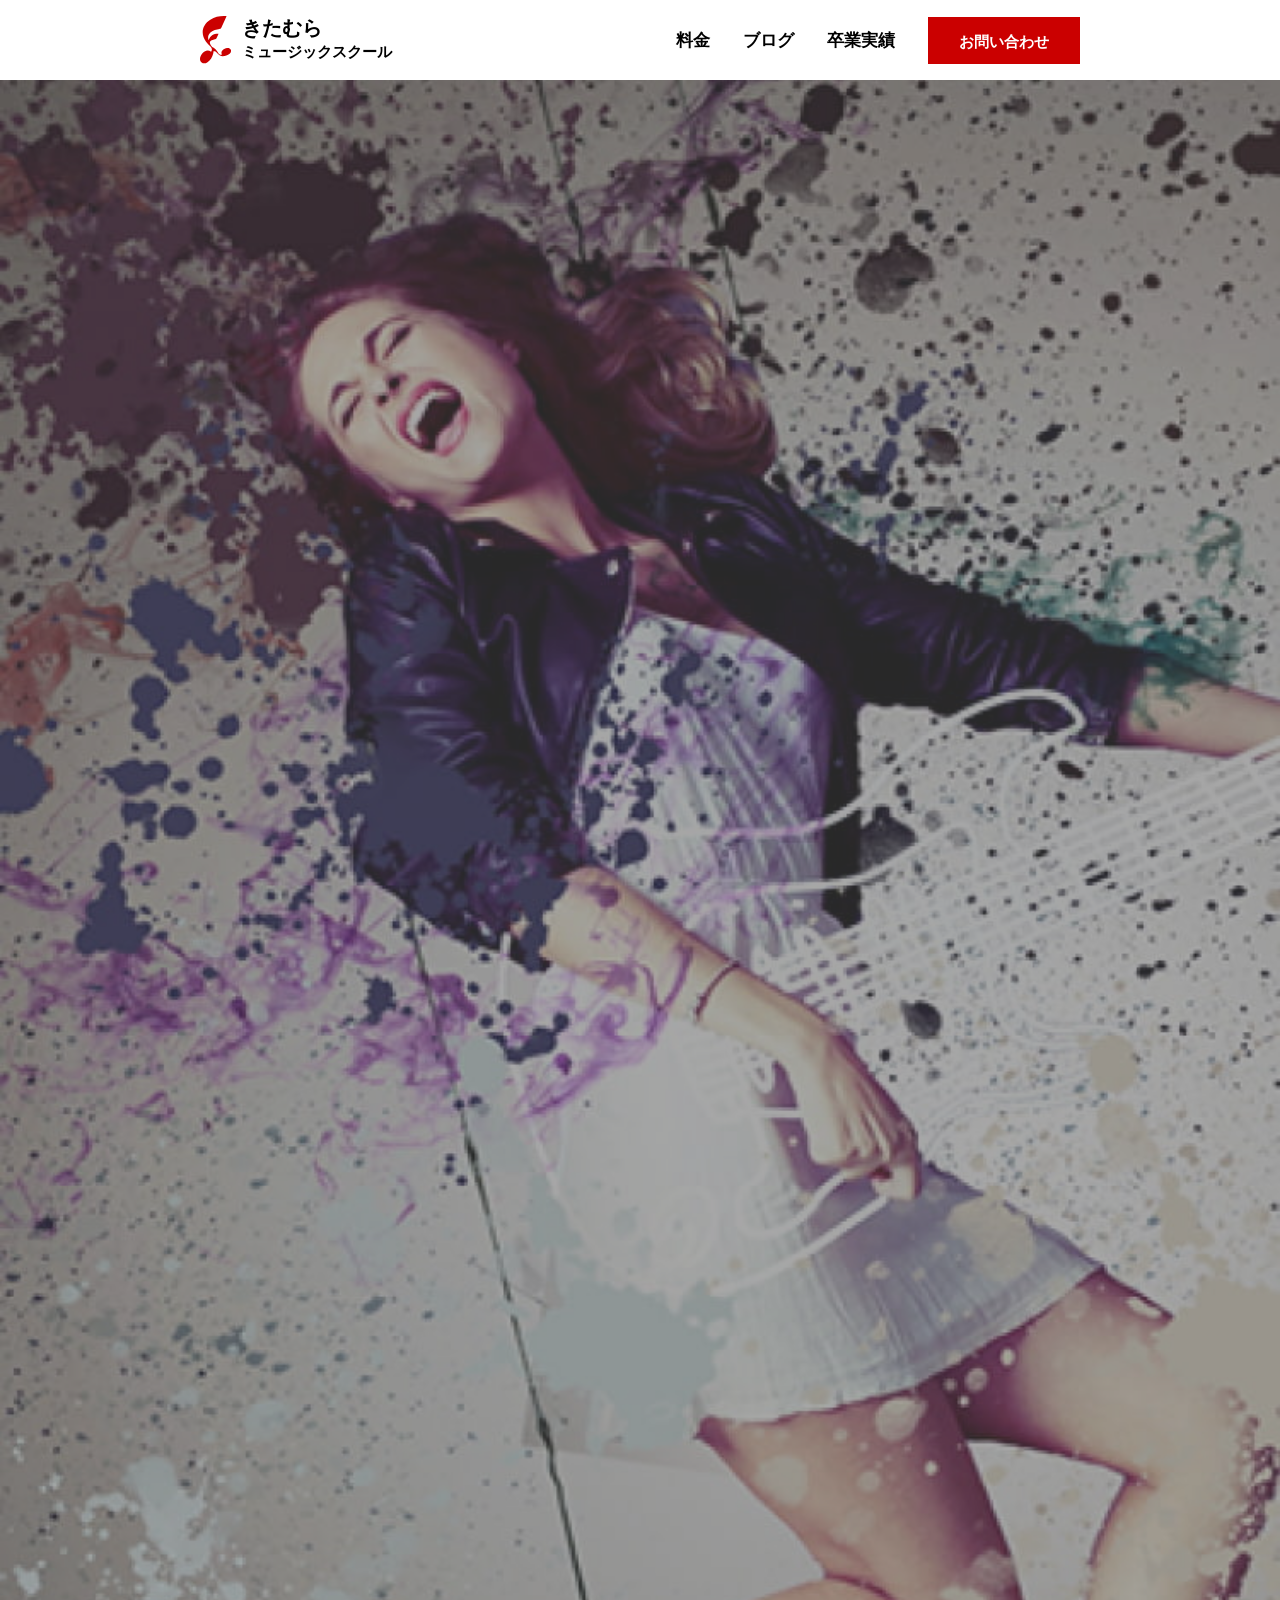
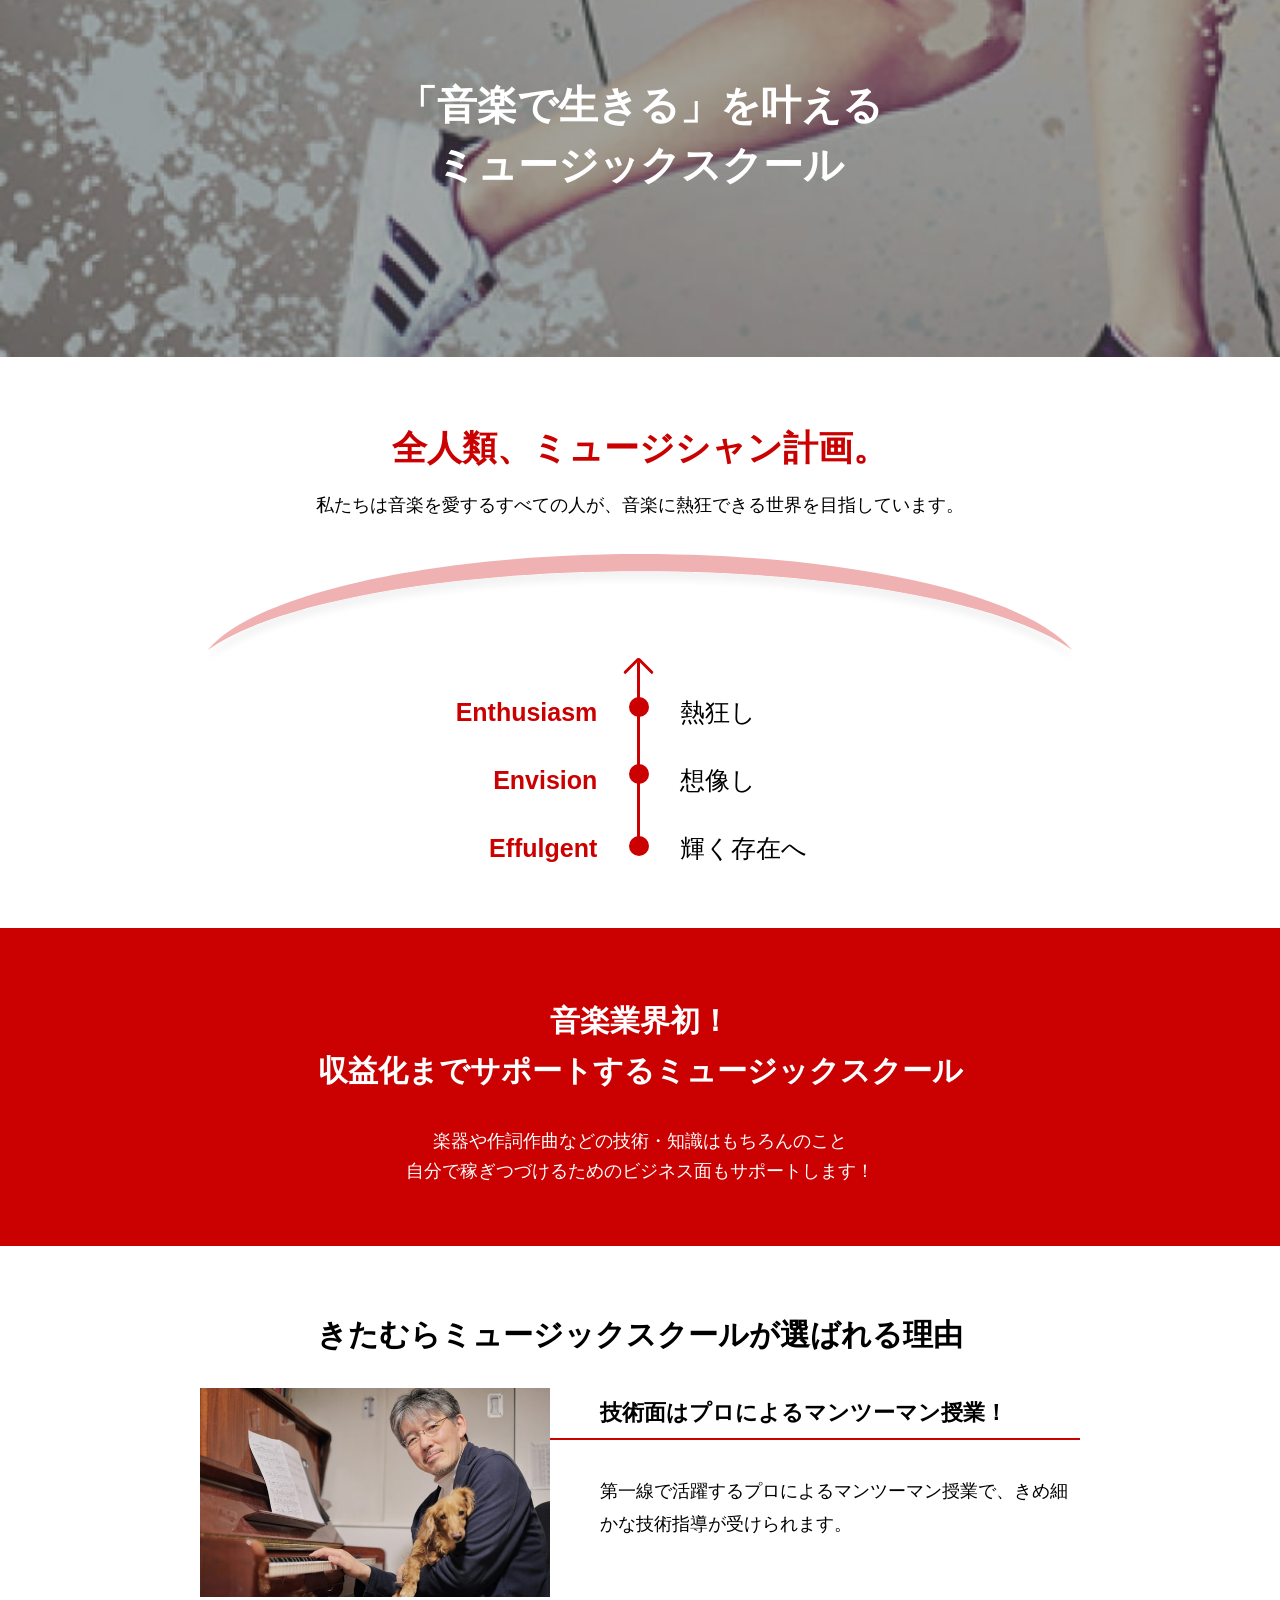
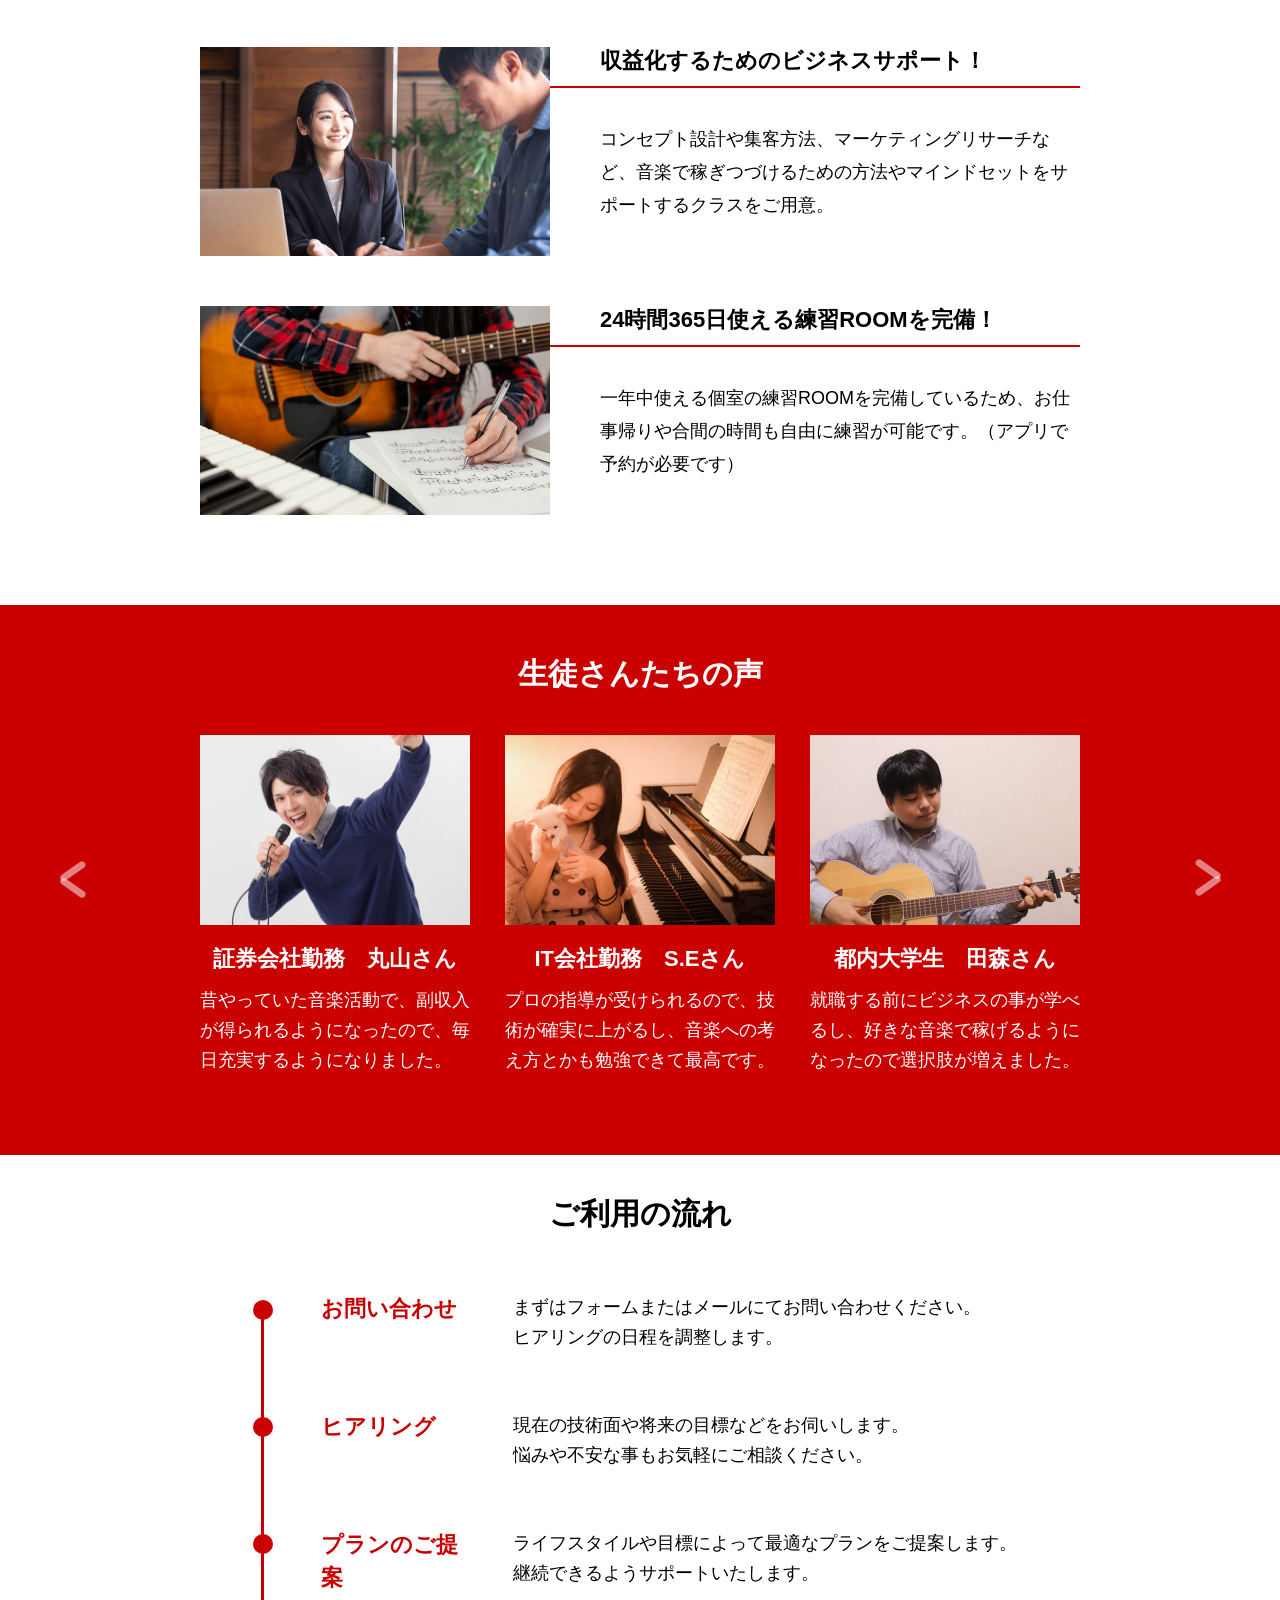
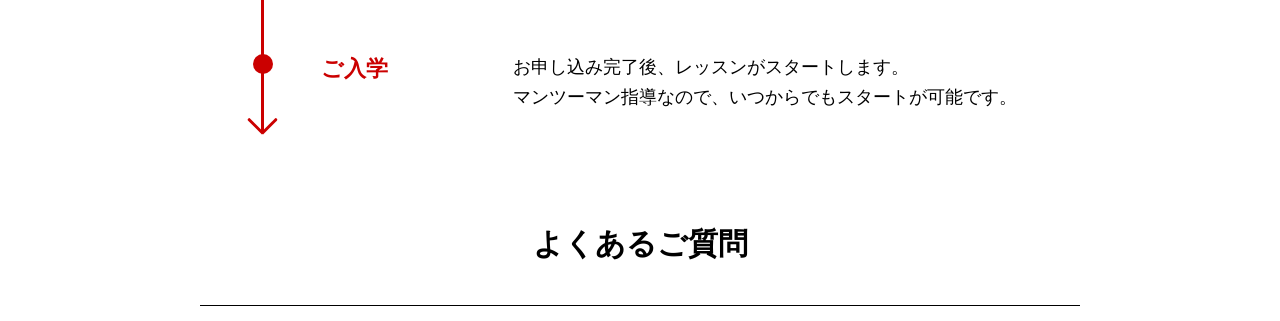
==== index.html @ 48f70e9e "ブログ一覧へのリンクのパスを修正" ====
<!DOCTYPE html>
<html lang="ja">

<head>
  <meta charset="UTF-8">
  <meta name="viewport" content="width=device-width, initial-scale=1.0">
  <meta name="robots" content="noindex nofollow">
  <title>きたむらミュージックスクール</title>
  <link rel="shortcut icon" href="./img/common/favicon.ico" type="image/x-icon">
  <link rel="stylesheet" href="https://cdn.jsdelivr.net/npm/swiper@11/swiper-bundle.min.css" />
  <link rel="stylesheet" href="./css/style.css">
</head>

<body>
  <div id="l-container">
    <header>
      <div class="l-header">
        <div class="l-header__inner">
          <!-- logo -->
          <div class="c-header__logo">
            <a href="#">
              <div class="c-header__logo-image">
                <img src="./img/common/icon.svg" alt="きたむらミュージックスクール">
              </div>
              <h1 class="c-site-title">
                <span class="c-site-title__main">きたむら</span>
                <span class="c-site-title__sub">ミュージックスクール</span>
              </h1>
            </a>
          </div>
          <!-- ハンバーガーボタン -->
          <div id="js-hamburger" class="c-hamburger u-sp-only">
            <div class="c-hamburger__inner">
              <span></span>
              <span></span>
              <span></span>
            </div>
          </div>
          <!-- メニュー -->
          <nav class="c-nav c-nav--header">
            <ul class="c-nav__list">
              <li class="c-nav__item c-nav__item--line">
                <a href="./html/plan.html">料金</a>
              </li>
              <li class="c-nav__item c-nav__item--line">
                <a href="./html/blog_list.html">ブログ</a>
              </li>
              <li class="c-nav__item c-nav__item--line">
                <a href="./html/result_list.html">卒業実績</a>
              </li>
              <li class="c-nav__item c-nav__item--contact u-pc-only">
                <a href="./html/contact_form.html">お問い合わせ</a>
              </li>
            </ul>
          </nav>
        </div>
      </div>
    </header>

    <main>
      <div class="l-main">
        <div class="p-top-fv">
          <div class="p-top-fv__image">
            <picture>
              <source media="(min-width: 768px)" srcset="./img/top/FV-pc.jpg">
              <img src="./img/top/FV-sp.jpg" alt="「音楽で生きる」を叶えるミュージックスクール">
            </picture>
          </div>
          <div class="p-top-fv__textarea">
            <div class="p-top-fv__catch">
              <h2>「音楽で生きる」<br class="u-sp-only">を叶える<span>ミュージックスクール</span></h2>
            </div>
          </div>
        </div>

        <section class="p-top-concept">
          <div class="inner">
            <div class="c-section-title c-section-title--red">
              <h3>全人類、<br class="u-sp-only">ミュージシャン計画。</h3>
            </div>
            <div class="p-top-concept__text">
              <p>私たちは音楽を愛するすべての人が、音楽に熱狂できる世界を目指しています。</p>
            </div>
            <div class="p-top-concept__image">
              <picture>
                <source media="(min-width: 768px)" srcset="./img/top/semicircle-pc.svg">
                <img src="./img/top/semicircle-sp.svg" alt="全人類、ミュージシャン計画。">
              </picture>
            </div>
            <div class="p-top-concept__contents">
              <div class="p-top-concept__contents-item">
                <p>Enthusiasm</p>
                <p>Envision</p>
                <p>Effulgent</p>
              </div>
              <div class="p-top-concept__line">
                <span class="p-top-concept__arrow"></span>
                <span class="p-top-concept__arrow"></span>
                <span class="p-top-concept__ball"></span>
                <span class="p-top-concept__ball"></span>
                <span class="p-top-concept__ball"></span>
              </div>
              <div class="p-top-concept__contents-item">
                <p>熱狂し</p>
                <p>想像し</p>
                <p>輝く存在へ</p>
              </div>
            </div>
          </div>
        </section>

        <section class="p-top-about">
          <div class="inner">
            <div class="c-section-title c-section-title--white">
              <h2>音楽業界初！<br>収益化までサポートする<br class="u-sp-only">ミュージックスクール</h2>
            </div>
            <div class="p-top-about__text">
              <p>楽器や作詞作曲などの<br class="u-sp-only">技術・知識はもちろんのこと<br>自分で稼ぎつづけるための<br class="u-sp-only">ビジネス面もサポートします！</p>
            </div>
          </div>
        </section>

        <section class="p-top-feature">
          <div class="inner">
            <div class="c-section-title">
              <h2>きたむらミュージック<br class="u-sp-only">スクールが選ばれる理由</h2>
            </div>
            <div class="p-top-feature__cards">
              <div class="p-top-feature__card">
                <div class="p-top-feature__card-image">
                  <picture>
                    <source media="(min-width: 768px)" srcset="./img/top/reason01-pc.jpg">
                    <img src="./img/top/reason01-sp.jpg" alt="技術面はプロによるマンツーマン授業！">
                  </picture>
                </div>
                <div class="p-top-feature__card-body">
                  <div class="p-top-feature__card-title">
                    <h3>技術面はプロによるマンツーマン授業！</h3>
                  </div>
                  <div class="p-top-feature__card-text">
                    <p>第一線で活躍するプロによるマンツーマン授業で、きめ細かな技術指導が受けられます。</p>
                  </div>
                </div>
              </div>

              <div class="p-top-feature__card">
                <div class="p-top-feature__card-image">
                  <picture>
                    <source media="(min-width: 768px)" srcset="./img/top/reason02-pc.jpg">
                    <img src="./img/top/reason02-sp.jpg" alt="収益化するためのビジネスサポート！">
                  </picture>
                </div>
                <div class="p-top-feature__card-body">
                  <div class="p-top-feature__card-title">
                    <h3>収益化するためのビジネスサポート！</h3>
                  </div>
                  <div class="p-top-feature__card-text">
                    <p>コンセプト設計や集客方法、マーケティングリサーチなど、音楽で稼ぎつづけるための方法やマインドセットをサポートするクラスをご用意。</p>
                  </div>
                </div>
              </div>

              <div class="p-top-feature__card">
                <div class="p-top-feature__card-image">
                  <picture>
                    <source media="(min-width: 768px)" srcset="./img/top/reason03-pc.jpg">
                    <img src="./img/top/reason03-sp.jpg" alt="24時間365日使える練習ROOMを完備！">
                  </picture>
                </div>
                <div class="p-top-feature__card-body">
                  <div class="p-top-feature__card-title">
                    <h3>24時間365日使える練習ROOMを完備！</h3>
                  </div>
                  <div class="p-top-feature__card-text">
                    <p>一年中使える個室の練習ROOMを完備しているため、お仕事帰りや合間の時間も自由に練習が可能です。（アプリで予約が必要です）</p>
                  </div>
                </div>
              </div>
            </div>
          </div>
        </section>

        <section class="p-top-result">
          <div class="inner">
            <div class="c-section-title c-section-title--white">
              <h2>生徒さんたちの声</h2>
            </div>
            <div class="swiper p-top-result__swiper">
              <div class="swiper-wrapper">

                <div class="swiper-slide">
                  <div class="c-result-card">
                    <div class="c-result-card__image">
                      <img src="./img/top/voice01-sp.png" alt="証券会社勤務　丸山さん">
                    </div>
                    <div class="c-result-card__textarea">
                      <h3>証券会社勤務　丸山さん</h3>
                      <p>昔やっていた音楽活動で、副収入が得られるようになったので、毎日充実するようになりました。</p>
                    </div>
                  </div>
                </div>

                <div class="swiper-slide">
                  <div class="c-result-card">
                    <div class="c-result-card__image">
                      <img src="./img/top/voice02.jpg" alt="IT会社勤務　S.Eさん">
                    </div>
                    <div class="c-result-card__textarea">
                      <h3>IT会社勤務　S.Eさん</h3>
                      <p>プロの指導が受けられるので、技術が確実に上がるし、音楽への考え方とかも勉強できて最高です。</p>
                    </div>
                  </div>
                </div>

                <div class="swiper-slide">
                  <div class="c-result-card">
                    <div class="c-result-card__image">
                      <img src="./img/top/voice03.jpg" alt="都内大学生　田森さん">
                    </div>
                    <div class="c-result-card__textarea">
                      <h3>都内大学生　田森さん</h3>
                      <p>就職する前にビジネスの事が学べるし、好きな音楽で稼げるようになったので選択肢が増えました。</p>
                    </div>
                  </div>
                </div>

                <div class="swiper-slide">
                  <div class="c-result-card">
                    <div class="c-result-card__image">
                      <img src="./img/top/voice01-sp.png" alt="証券会社勤務　丸山さん">
                    </div>
                    <div class="c-result-card__textarea">
                      <h3>証券会社勤務　丸山さん</h3>
                      <p>昔やっていた音楽活動で、副収入が得られるようになったので、毎日充実するようになりました。</p>
                    </div>
                  </div>
                </div>

                <div class="swiper-slide">
                  <div class="c-result-card">
                    <div class="c-result-card__image">
                      <img src="./img/top/voice02.jpg" alt="IT会社勤務　S.Eさん">
                    </div>
                    <div class="c-result-card__textarea">
                      <h3>IT会社勤務　S.Eさん</h3>
                      <p>プロの指導が受けられるので、技術が確実に上がるし、音楽への考え方とかも勉強できて最高です。</p>
                    </div>
                  </div>
                </div>

                <div class="swiper-slide">
                  <div class="c-result-card">
                    <div class="c-result-card__image">
                      <img src="./img/top/voice03.jpg" alt="都内大学生　田森さん">
                    </div>
                    <div class="c-result-card__textarea">
                      <h3>都内大学生　田森さん</h3>
                      <p>就職する前にビジネスの事が学べるし、好きな音楽で稼げるようになったので選択肢が増えました。</p>
                    </div>
                  </div>
                </div>

              </div>
            </div>
            <!-- 前へ -->
            <div class="swiper-button-prev"></div>

            <!-- 後ろへ -->
            <div class="swiper-button-next"></div>
          </div>
        </section>

        <section class="p-top-flow">
          <div class="inner">
            <div class="c-section-title">
              <h2>ご利用の流れ</h2>
            </div>
            <div class="p-top-flow__contents">
              <div class="p-top-flow__items">
                <div class="p-top-flow__item">
                  <h3>お問い合わせ</h3>
                  <p>
                    まずはフォームまたはメールにてお問い合わせください。<br>
                    ヒアリングの日程を調整します。
                  </p>
                </div>
                <div class="p-top-flow__item">
                  <h3>ヒアリング</h3>
                  <p>
                    現在の技術面や将来の目標などをお伺いします。<br>
                    悩みや不安な事もお気軽にご相談ください。
                  </p>
                </div>
                <div class="p-top-flow__item">
                  <h3>プランのご提案</h3>
                  <p>
                    ライフスタイルや目標によって最適なプランをご提案します。<br>
                    継続できるようサポートいたします。
                  </p>
                </div>
                <div class="p-top-flow__item">
                  <h3>ご入学</h3>
                  <p>
                    お申し込み完了後、レッスンがスタートします。<br>
                    マンツーマン指導なので、いつからでもスタートが可能です。
                  </p>
                </div>
              </div>
              <div class="p-top-flow__arrow">
                <span class="p-top-flow__ball"></span>
                <span class="p-top-flow__ball"></span>
                <span class="p-top-flow__ball"></span>
                <span class="p-top-flow__ball"></span>
              </div>
            </div>
          </div>
        </section>

        <section class="p-top-question">
          <div class="inner">
            <div class="c-section-title">
              <h2>よくあるご質問</h2>
            </div>
            <div class="p-top-question__list">
              <dl class="p-top-question__item">
                <dt class="p-top-question__q">
                  <span class="p-top-question__label p-top-question__label--q">Q</span>
                  <span class="p-top-question__text p-top-question__text--q">どのような生徒さんがどれぐらいの期間で稼いでいますか？</span>
                </dt>
                <dd class="p-top-question__a">
                  <div class="p-top-question__inner">
                    <span class="p-top-question__label p-top-question__label--a">A</span>
                    <span class="p-top-question__text p-top-question__text--a">諦めずに完走すした方が、大体半年で稼いでいます。</span>
                  </div>
                </dd>
              </dl>
              <dl class="p-top-question__item">
                <dt class="p-top-question__q">
                  <span class="p-top-question__label p-top-question__label--q">Q</span>
                  <span class="p-top-question__text p-top-question__text--q">途中でプランを変更することは可能ですか？</span>
                </dt>
                <dd class="p-top-question__a">
                  <div class="p-top-question__inner">
                    <span class="p-top-question__label p-top-question__label--a">A</span>
                    <span
                      class="p-top-question__text p-top-question__text--a">途中でプラン変更も可能です。毎月15日までに申請すれば翌月からプランが変更となります。</span>
                  </div>
                </dd>
              </dl>
              <dl class="p-top-question__item">
                <dt class="p-top-question__q">
                  <span class="p-top-question__label p-top-question__label--q">Q</span>
                  <span class="p-top-question__text p-top-question__text--q">入学金などの分割払いはできますか？</span>
                </dt>
                <dd class="p-top-question__a">
                  <div class="p-top-question__inner">
                    <span class="p-top-question__label p-top-question__label--a">A</span>
                    <span class="p-top-question__text p-top-question__text--a">はい、できます。その場合は24回払いとなります。</span>
                  </div>
                </dd>
              </dl>
              <dl class="p-top-question__item">
                <dt class="p-top-question__q">
                  <span class="p-top-question__label p-top-question__label--q">Q</span>
                  <span class="p-top-question__text p-top-question__text--q">休学することも可能ですか？</span>
                </dt>
                <dd class="p-top-question__a">
                  <div class="p-top-question__inner">
                    <span class="p-top-question__label p-top-question__label--a">A</span>
                    <span
                      class="p-top-question__text p-top-question__text--a">休学することは可能ですが、引き落とし15日前には申請をよろしくお願いいたします。</span>
                  </div>
                </dd>
              </dl>
            </div>
          </div>
        </section>

        <section class="p-top-blog">
          <div class="inner">
            <div class="c-section-title">
              <h2>ブログ</h2>
            </div>
            <ul class="p-top-blog__list">
              <li class="p-top-blog__item">
                <a class="c-card" href="#">
                  <div class="c-card__image">
                    <picture>
                      <source media="(min-width: 768px)" srcset="./img/top/blog03-pc.jpg">
                      <img class="c-card__image-img" src="./img/top/blog03-sp.jpg" alt="フォロワーではなくファンを増やせとは？">
                    </picture>
                    <p class="c-card__image-label">SNS</p>
                  </div>
                  <div class="c-card__title">
                    <h3>フォロワーではなくファンを増やせとは？</h3>
                  </div>
                  <div class="c-card__time">
                    <time datetime="2026-08-13">0000.00.00</time>
                  </div>
                </a>
              </li>
              <li class="p-top-blog__item">
                <a class="c-card" href="#">
                  <div class="c-card__image">
                    <picture>
                      <source media="(min-width: 768px)" srcset="./img/top/blog02-pc.jpg">
                      <img class="c-card__image-img" src="./img/top/blog02-sp.jpg" alt="集客してる間は売れないという法則">
                    </picture>
                    <p class="c-card__image-label">集客方法</p>
                  </div>
                  <div class="c-card__title">
                    <h3>集客してる間は売れないという法則</h3>
                  </div>
                  <div class="c-card__time">
                    <time datetime="2026-08-13">0000.00.00</time>
                  </div>
                </a>
              </li>
              <li class="p-top-blog__item">
                <a class="c-card" href="#">
                  <div class="c-card__image">
                    <picture>
                      <source media="(min-width: 768px)" srcset="./img/top/blog01-pc.jpg">
                      <img class="c-card__image-img" src="./img/top/blog01-sp.jpg" alt="アルペジオが劇的に向上する3つの習慣">
                    </picture>
                    <p class="c-card__image-label">ギター</p>
                  </div>
                  <div class="c-card__title">
                    <h3>アルペジオが劇的に向上する3つの習慣</h3>
                  </div>
                  <div class="c-card__time">
                    <time datetime="2026-08-13">0000.00.00</time>
                  </div>
                </a>
              </li>
            </ul>
            <div class="c-card__link">
              <a href="./html/blog_list.html">ブログ一覧へ</a>
            </div>
          </div>
        </section>
      </div>
    </main>

    <div class="js-floating c-floating">
      <div class="js-page-top c-page-top">
        <span></span>
        <span></span>
      </div>

      <div class="c-cta">
        <div class="c-cta__inner">
          <a href="../html/contact_form.html" class="c-button">お問い合わせ</a>
        </div>
      </div>
    </div>

    <footer>
      <div class="l-footer">
        <div class="c-footer">
          <nav class="c-nav--footer">
            <ul class="c-nav__list">
              <li class="c-nav__item">
                <a href="#">ホーム</a>
              </li>
              <li class="c-nav__item">
                <a href="../html/plan.html">料金</a>
              </li>
              <li class="c-nav__item">
                <a href="../html/blog_list.html">ブログ</a>
              </li>
              <li class="c-nav__item">
                <a href="../html/result_list.html">卒業実績</a>
              </li>
            </ul>
          </nav>
          <a href="#" class="c-footer__logo">
            <img src="./img/common/icon-footer.svg" alt="logo">
          </a>
          <div class="c-footer__copyright">
            <p>
              Copyright &copy; 0000 KITAMURA music school Inc. All Rights
            </p>
          </div>
          <div class="c-footer__sns">
            <ul class="c-sns__list">
              <li class="c-sns__item">
                <a href="#" class="c-sns__link">
                  <img src="./img/common/icon-twitter.svg" alt="twitter">
                </a>
              </li>
              <li class="c-sns__item">
                <a href="#" class="c-sns__link">
                  <img src="./img/common/icon-facebook.svg" alt="facebook">
                </a>
              </li>
              <li class="c-sns__item">
                <a href="#" class="c-sns__link">
                  <img src="./img/common/icon-youtube.svg" alt="youtube">
                </a>
              </li>
              <li class="c-sns__item">
                <a href="#" class="c-sns__link">
                  <img src="./img/common/icon-instagram.svg" alt="instagram">
                </a>
              </li>
            </ul>
          </div>
        </div>
      </div>
    </footer>
  </div>

  <script src="https://code.jquery.com/jquery-3.7.1.min.js"
    integrity="sha256-/JqT3SQfawRcv/BIHPThkBvs0OEvtFFmqPF/lYI/Cxo=" crossorigin="anonymous"></script>
  <script src="https://cdn.jsdelivr.net/npm/swiper@11/swiper-bundle.min.js"></script>
  <script src="./js/main.js"></script>
</body>

</html>
---- css/style.css ----
@charset "UTF-8";
/*! destyle.css v4.0.1 | MIT License | https://github.com/nicolas-cusan/destyle.css */
/* Reset box-model and set borders */
/* ============================================ */
*,
::before,
::after {
  -webkit-box-sizing: border-box;
          box-sizing: border-box;
  border-style: solid;
  border-width: 0;
  min-width: 0;
}

/* Document */
/* ============================================ */
/**
 * 1. Correct the line height in all browsers.
 * 2. Prevent adjustments of font size after orientation changes in iOS.
 * 3. Remove gray overlay on links for iOS.
 */
html {
  line-height: 1.15; /* 1 */
  -webkit-text-size-adjust: 100%; /* 2 */
  -webkit-tap-highlight-color: transparent; /* 3*/
}

/* Sections */
/* ============================================ */
/**
 * Remove the margin in all browsers.
 */
body {
  margin: 0;
}

/**
 * Render the `main` element consistently in IE.
 */
main {
  display: block;
}

/* Vertical rhythm */
/* ============================================ */
p,
table,
blockquote,
address,
pre,
iframe,
form,
figure,
dl {
  margin: 0;
}

/* Headings */
/* ============================================ */
h1,
h2,
h3,
h4,
h5,
h6 {
  font-size: inherit;
  font-weight: inherit;
  margin: 0;
}

/* Lists (enumeration) */
/* ============================================ */
ul,
ol {
  margin: 0;
  padding: 0;
  list-style: none;
}

/* Lists (definition) */
/* ============================================ */
dt {
  font-weight: bold;
}

dd {
  margin-left: 0;
}

/* Grouping content */
/* ============================================ */
/**
 * 1. Add the correct box sizing in Firefox.
 * 2. Show the overflow in Edge and IE.
 */
hr {
  -webkit-box-sizing: content-box;
          box-sizing: content-box; /* 1 */
  height: 0; /* 1 */
  overflow: visible; /* 2 */
  border-top-width: 1px;
  margin: 0;
  clear: both;
  color: inherit;
}

/**
 * 1. Correct the inheritance and scaling of font size in all browsers.
 * 2. Correct the odd `em` font sizing in all browsers.
 */
pre {
  font-family: monospace, monospace; /* 1 */
  font-size: inherit; /* 2 */
}

address {
  font-style: inherit;
}

/* Text-level semantics */
/* ============================================ */
/**
 * Remove the gray background on active links in IE 10.
 */
a {
  background-color: transparent;
  text-decoration: none;
  color: inherit;
}

/**
 * 1. Remove the bottom border in Chrome 57-
 * 2. Add the correct text decoration in Chrome, Edge, IE, Opera, and Safari.
 */
abbr[title] {
  -webkit-text-decoration: underline dotted;
          text-decoration: underline dotted; /* 2 */
}

/**
 * Add the correct font weight in Chrome, Edge, and Safari.
 */
b,
strong {
  font-weight: bolder;
}

/**
 * 1. Correct the inheritance and scaling of font size in all browsers.
 * 2. Correct the odd `em` font sizing in all browsers.
 */
code,
kbd,
samp {
  font-family: monospace, monospace; /* 1 */
  font-size: inherit; /* 2 */
}

/**
 * Add the correct font size in all browsers.
 */
small {
  font-size: 80%;
}

/**
 * Prevent `sub` and `sup` elements from affecting the line height in
 * all browsers.
 */
sub,
sup {
  font-size: 75%;
  line-height: 0;
  position: relative;
  vertical-align: baseline;
}

sub {
  bottom: -0.25em;
}

sup {
  top: -0.5em;
}

/* Replaced content */
/* ============================================ */
/**
 * Prevent vertical alignment issues.
 */
svg,
img,
embed,
object,
iframe {
  vertical-align: bottom;
}

/* Forms */
/* ============================================ */
/**
 * Reset form fields to make them styleable.
 * 1. Make form elements stylable across systems iOS especially.
 * 2. Inherit text-transform from parent.
 */
button,
input,
optgroup,
select,
textarea {
  -webkit-appearance: none; /* 1 */
  -moz-appearance: none;
       appearance: none;
  vertical-align: middle;
  color: inherit;
  font: inherit;
  background: transparent;
  padding: 0;
  margin: 0;
  border-radius: 0;
  text-align: inherit;
  text-transform: inherit; /* 2 */
}

/**
 * Correct cursors for clickable elements.
 */
button,
[type=button],
[type=reset],
[type=submit] {
  cursor: pointer;
}

button:disabled,
[type=button]:disabled,
[type=reset]:disabled,
[type=submit]:disabled {
  cursor: default;
}

/**
 * Improve outlines for Firefox and unify style with input elements & buttons.
 */
:-moz-focusring {
  outline: auto;
}

select:disabled {
  opacity: inherit;
}

/**
 * Remove padding
 */
option {
  padding: 0;
}

/**
 * Reset to invisible
 */
fieldset {
  margin: 0;
  padding: 0;
  min-width: 0;
}

legend {
  padding: 0;
}

/**
 * Add the correct vertical alignment in Chrome, Firefox, and Opera.
 */
progress {
  vertical-align: baseline;
}

/**
 * Remove the default vertical scrollbar in IE 10+.
 */
textarea {
  overflow: auto;
}

/**
 * Correct the cursor style of increment and decrement buttons in Chrome.
 */
[type=number]::-webkit-inner-spin-button,
[type=number]::-webkit-outer-spin-button {
  height: auto;
}

/**
 * Correct the outline style in Safari.
 */
[type=search] {
  outline-offset: -2px; /* 1 */
}

/**
 * Remove the inner padding in Chrome and Safari on macOS.
 */
[type=search]::-webkit-search-decoration {
  -webkit-appearance: none;
}

/**
 * 1. Correct the inability to style clickable types in iOS and Safari.
 * 2. Fix font inheritance.
 */
::-webkit-file-upload-button {
  -webkit-appearance: button; /* 1 */
  font: inherit; /* 2 */
}

/**
 * Fix appearance for Firefox
 */
[type=number] {
  -moz-appearance: textfield;
}

/**
 * Clickable labels
 */
label[for] {
  cursor: pointer;
}

/* Interactive */
/* ============================================ */
/*
 * Add the correct display in Edge, IE 10+, and Firefox.
 */
details {
  display: block;
}

/*
 * Add the correct display in all browsers.
 */
summary {
  display: list-item;
}

/*
 * Remove outline for editable content.
 */
[contenteditable]:focus {
  outline: auto;
}

/* Tables */
/* ============================================ */
/**
1. Correct table border color inheritance in all Chrome and Safari.
*/
table {
  border-color: inherit; /* 1 */
  border-collapse: collapse;
}

caption {
  text-align: left;
}

td,
th {
  vertical-align: top;
  padding: 0;
}

th {
  text-align: left;
  font-weight: bold;
}

html {
  -webkit-appearance: none;
  -webkit-text-size-adjust: 100%;
  scroll-behavior: smooth;
  word-break: break-all;
  font-size: 10px;
}

body {
  font-family: "Yu Gothic", "YuGothic", "游ゴシック", "游ゴシック体", "Hiragino Kaku Gothic ProN", "Meiryo", sans-serif;
  font-size: 1.6rem;
  line-height: 2.0625;
  font-weight: 500;
  letter-spacing: 0;
}

.u-sp-only {
  display: block;
}
@media (min-width: 768px) {
  .u-sp-only {
    display: none !important;
  }
}

.u-pc-only {
  display: block;
}
@media (max-width: 767px) {
  .u-pc-only {
    display: none !important;
  }
}

img {
  width: 100%;
  height: auto;
  display: block;
}

#container {
  width: 100%;
  overflow: hidden;
  -webkit-box-sizing: border-box;
          box-sizing: border-box;
}

.inner {
  width: 89.3333333333vw;
  margin: 0 auto;
}
@media (min-width: 768px) {
  .inner {
    width: min(81.4814814815vw, 880px);
  }
}

@media (min-width: 768px) {
  a {
    cursor: pointer;
    -webkit-transition: opacity 0.4s;
    transition: opacity 0.4s;
  }
  a:hover {
    opacity: 0.7;
  }
}

.l-header {
  width: 100%;
  background: #FFF;
  z-index: 9998;
  position: fixed;
  height: 13.3333333333vw;
  top: 0;
  left: 0;
}
@media (min-width: 768px) {
  .l-header {
    height: min(7.4074074074vw, 80px);
  }
}
.l-header__inner {
  width: 100%;
  background: #FFF;
  position: fixed;
  height: 13.3333333333vw;
  top: 0;
  left: 0;
  display: -webkit-box;
  display: -ms-flexbox;
  display: flex;
  -webkit-box-pack: justify;
      -ms-flex-pack: justify;
          justify-content: space-between;
  -webkit-box-align: center;
      -ms-flex-align: center;
          align-items: center;
  padding-left: 2rem;
  z-index: 9999;
}
@media (min-width: 768px) {
  .l-header__inner {
    width: min(100vw, 1080px);
    height: min(7.4074074074vw, 80px);
    left: 50%;
    -webkit-transform: translateX(-50%);
            transform: translateX(-50%);
    padding-inline: min(9.2592592593vw, 100px);
  }
}

.l-main {
  margin-top: 13.3333333333vw;
}
@media (min-width: 768px) {
  .l-main {
    margin-top: min(7.4074074074vw, 80px);
  }
}

.l-footer {
  background: #CB0000;
  width: 100%;
  padding: 4.4rem 2rem 5rem;
}
@media (min-width: 768px) {
  .l-footer {
    padding: min(4.0740740741vw, 44px) 0 min(4.4444444444vw, 48px);
  }
}

.c-site-title {
  font-size: 3.4666666667vw;
  line-height: 1.0769230769;
  font-weight: 700;
}
@media (min-width: 768px) {
  .c-site-title__main {
    font-size: min(1.8518518519vw, 20px);
    line-height: 1.15;
    display: block;
  }
}
@media (min-width: 768px) {
  .c-site-title__sub {
    font-size: min(1.3888888889vw, 15px);
    line-height: 1.5333333333;
    display: block;
  }
}

.c-cta {
  position: absolute;
  bottom: 0;
  left: 50%;
  -webkit-transform: translateX(-50%);
          transform: translateX(-50%);
  text-align: center;
  pointer-events: auto;
}
@media (min-width: 768px) {
  .c-cta {
    right: 0;
    -webkit-transform: unset;
            transform: unset;
  }
}
.c-cta__inner {
  width: 89.3333333333vw;
  margin: 0 auto;
  padding-block: 3.7333333333vw 3.4666666667vw;
  background: #CB0000;
  font-size: 5.3333333333vw;
  line-height: 1.65;
  color: #FFF;
  font-weight: 700;
  letter-spacing: 0.2em;
}
@media (min-width: 768px) {
  .c-cta__inner {
    width: min(27.7777777778vw, 300px);
    padding-block: min(1.3888888889vw, 15px) min(0.9259259259vw, 10px);
    margin-inline: auto 0;
    font-size: min(1.8518518519vw, 20px);
    line-height: 1.65;
    border: solid 0.1rem #CB0000;
    -webkit-transition: background 0.4s, color 0.4s;
    transition: background 0.4s, color 0.4s;
    cursor: pointer;
  }
  .c-cta__inner:hover {
    background: #FFF;
    color: #CB0000;
  }
}

.c-button-wrapper {
  font-size: 5.3333333333vw;
  line-height: 1.3;
  font-weight: 700;
}
@media (min-width: 768px) {
  .c-button-wrapper {
    font-size: min(2.3148148148vw, 25px);
    line-height: 1.32;
  }
}

.p-button {
  height: 13.3333333333vw;
  border: 0.1rem solid #CB0000;
  color: #FFF;
  background: #CB0000;
  display: -webkit-box;
  display: -ms-flexbox;
  display: flex;
  -webkit-box-pack: center;
      -ms-flex-pack: center;
          justify-content: center;
  -webkit-box-align: center;
      -ms-flex-align: center;
          align-items: center;
  -webkit-transition: background 0.4s, color 0.4s;
  transition: background 0.4s, color 0.4s;
}
@media (min-width: 768px) {
  .p-button {
    margin-inline: auto;
    width: min(23.1481481481vw, 250px);
    height: min(4.6296296296vw, 50px);
  }
}
.p-button:hover {
  background: #FFF;
  color: #CB0000;
}

.c-nav--header {
  position: fixed;
  top: 13.3333333333vw;
  right: 0;
  -webkit-transition: -webkit-transform 0.4s;
  transition: -webkit-transform 0.4s;
  transition: transform 0.4s;
  transition: transform 0.4s, -webkit-transform 0.4s;
  -webkit-transform: translateX(120%);
          transform: translateX(120%);
  z-index: 10;
}
@media (min-width: 768px) {
  .c-nav--header {
    position: static;
    -webkit-transform: none;
            transform: none;
  }
}
@media (min-width: 768px) {
  .c-nav--header .c-nav__list {
    display: -webkit-box;
    display: -ms-flexbox;
    display: flex;
    -webkit-box-align: center;
        -ms-flex-align: center;
            align-items: center;
    -webkit-column-gap: min(3.0555555556vw, 33px);
       -moz-column-gap: min(3.0555555556vw, 33px);
            column-gap: min(3.0555555556vw, 33px);
  }
}
.c-nav--header .c-nav__item {
  padding: 1.5rem 2rem 1rem;
  background: #CB0000;
  width: 80vw;
  height: 15.4666666667vw;
}
@media (min-width: 768px) {
  .c-nav--header .c-nav__item {
    padding: 0;
    width: auto;
    height: min(7.4074074074vw, 80px);
    background: #FFF;
    display: -webkit-box;
    display: -ms-flexbox;
    display: flex;
    -webkit-box-flex: 0;
        -ms-flex: 0 0 auto;
            flex: 0 0 auto;
    -webkit-box-align: center;
        -ms-flex-align: center;
            align-items: center;
  }
}
.c-nav--header .c-nav__item a {
  font-size: 4.8vw;
  line-height: 1.8333333333;
  font-weight: 700;
  display: block;
  color: #FFF;
}
@media (min-width: 768px) {
  .c-nav--header .c-nav__item a {
    font-size: min(1.5740740741vw, 17px);
    line-height: 1.9411764706;
    color: #000;
  }
}
@media (min-width: 768px) {
  .c-nav--header .c-nav__item--line a {
    position: relative;
  }
  .c-nav--header .c-nav__item--line a::after {
    position: absolute;
    content: "";
    width: 100%;
    height: 0.1rem;
    bottom: 0;
    left: 0;
    background: #000;
    -webkit-transform: scaleX(0);
            transform: scaleX(0);
    -webkit-transition: -webkit-transform 0.4s;
    transition: -webkit-transform 0.4s;
    transition: transform 0.4s;
    transition: transform 0.4s, -webkit-transform 0.4s;
    -webkit-transform-origin: left;
            transform-origin: left;
  }
  .c-nav--header .c-nav__item--line a:hover::after {
    -webkit-transform: scaleX(1);
            transform: scaleX(1);
  }
}
.c-nav--header .c-nav__item--contact {
  display: -webkit-box;
  display: -ms-flexbox;
  display: flex;
  -webkit-box-align: center;
      -ms-flex-align: center;
          align-items: center;
}
@media (min-width: 768px) {
  .c-nav--header .c-nav__item--contact {
    display: -webkit-box;
    display: -ms-flexbox;
    display: flex;
    -webkit-box-pack: center;
        -ms-flex-pack: center;
            justify-content: center;
  }
  .c-nav--header .c-nav__item--contact a {
    padding: min(0.6481481481vw, 7px) min(2.7777777778vw, 30px) min(0.462962963vw, 5px);
    background: #CB0000;
    border: solid 0.1rem #CB0000;
    color: #FFF;
    font-size: min(1.3888888889vw, 15px);
    line-height: 2.2;
    display: block;
    -webkit-transition: background 0.4s, color 0.4s;
    transition: background 0.4s, color 0.4s;
  }
  .c-nav--header .c-nav__item--contact a:hover {
    background: #FFF;
    color: #CB0000;
  }
}
.c-nav--header.is-active {
  -webkit-transform: translateX(0);
          transform: translateX(0);
}
.c-nav--footer .c-nav__list {
  display: -webkit-box;
  display: -ms-flexbox;
  display: flex;
  -webkit-box-pack: center;
      -ms-flex-pack: center;
          justify-content: center;
  padding-inline: 5.6vw;
  -webkit-column-gap: 8vw;
     -moz-column-gap: 8vw;
          column-gap: 8vw;
}
@media (min-width: 768px) {
  .c-nav--footer .c-nav__list {
    padding-inline: min(4.4444444444vw, 48px);
    -webkit-column-gap: min(3.0555555556vw, 33px);
       -moz-column-gap: min(3.0555555556vw, 33px);
            column-gap: min(3.0555555556vw, 33px);
  }
}
.c-nav--footer .c-nav__item a {
  font-size: 4.5333333333vw;
  line-height: 1.9411764706;
  font-weight: 700;
  color: #FFF;
  display: block;
  white-space: nowrap;
}
@media (min-width: 768px) {
  .c-nav--footer .c-nav__item a {
    font-size: min(1.5740740741vw, 17px);
    line-height: 1.9411764706;
  }
}

.c-hamburger {
  width: 18.9333333333vw;
  height: 100%;
  background: #CB0000;
  display: -webkit-box;
  display: -ms-flexbox;
  display: flex;
  -webkit-box-pack: center;
      -ms-flex-pack: center;
          justify-content: center;
  -webkit-box-align: center;
      -ms-flex-align: center;
          align-items: center;
}
.c-hamburger__inner {
  position: relative;
  width: 8.5333333333vw;
  height: 7.4666666667vw;
}
.c-hamburger__inner span {
  width: 100%;
  height: 1.0666666667vw;
  background: #FFF;
  position: absolute;
  top: 0;
  left: 0;
  border-radius: 1rem;
  -webkit-transition: -webkit-transform 0.4s;
  transition: -webkit-transform 0.4s;
  transition: transform 0.4s;
  transition: transform 0.4s, -webkit-transform 0.4s;
}
.c-hamburger__inner span:nth-of-type(2) {
  top: 3.2vw;
}
.c-hamburger__inner span:nth-of-type(3) {
  top: 6.4vw;
}
.c-hamburger.is-active span:nth-of-type(1) {
  top: 3.2vw;
  -webkit-transform: rotate(45deg);
          transform: rotate(45deg);
}
.c-hamburger.is-active span:nth-of-type(2) {
  display: none;
}
.c-hamburger.is-active span:nth-of-type(3) {
  top: 3.2vw;
  -webkit-transform: rotate(-45deg);
          transform: rotate(-45deg);
}

.c-header__logo a {
  display: -webkit-box;
  display: -ms-flexbox;
  display: flex;
  -webkit-column-gap: 1.68vw;
     -moz-column-gap: 1.68vw;
          column-gap: 1.68vw;
  -webkit-box-align: center;
      -ms-flex-align: center;
          align-items: center;
}
@media (min-width: 768px) {
  .c-header__logo a {
    -webkit-column-gap: min(0.9259259259vw, 10px);
       -moz-column-gap: min(0.9259259259vw, 10px);
            column-gap: min(0.9259259259vw, 10px);
  }
}
.c-header__logo-image {
  width: 5.416vw;
}
@media (min-width: 768px) {
  .c-header__logo-image {
    width: min(2.962962963vw, 32px);
  }
}

.c-footer__logo {
  display: block;
  width: 8.5333333333vw;
  margin: 1.8rem auto 0;
}
@media (min-width: 768px) {
  .c-footer__logo {
    width: min(2.962962963vw, 32px);
    margin-top: min(1.9444444444vw, 21px);
  }
}
.c-footer__copyright {
  color: #FFF;
  font-size: 4vw;
  line-height: 1.3333333333;
  text-align: center;
  margin-top: 2.9rem;
}
@media (min-width: 768px) {
  .c-footer__copyright {
    font-size: min(1.3888888889vw, 15px);
    line-height: 2.2;
    margin-top: min(2.1296296296vw, 23px);
  }
}
.c-footer__sns .c-sns__list {
  display: -webkit-box;
  display: -ms-flexbox;
  display: flex;
  -webkit-box-pack: center;
      -ms-flex-pack: center;
          justify-content: center;
  -webkit-box-align: center;
      -ms-flex-align: center;
          align-items: center;
  -webkit-column-gap: 3.2vw;
     -moz-column-gap: 3.2vw;
          column-gap: 3.2vw;
  margin-top: 1.6rem;
}
@media (min-width: 768px) {
  .c-footer__sns .c-sns__list {
    -webkit-column-gap: min(1.1111111111vw, 12px);
       -moz-column-gap: min(1.1111111111vw, 12px);
            column-gap: min(1.1111111111vw, 12px);
    margin-top: 0;
  }
}

.c-page-top {
  position: absolute;
  bottom: 20.8vw;
  right: 5.3333333333vw;
  width: 6.8rem;
  height: 6.8rem;
  background: rgba(0, 0, 0, 0.5);
  border-radius: 50%;
  pointer-events: auto;
}
@media (min-width: 768px) {
  .c-page-top {
    bottom: min(8.4259259259vw, 91px);
    right: min(10.7407407407vw, 116px);
  }
}
.c-page-top--contact {
  bottom: 4.8vw;
  right: 8vw;
}
@media (min-width: 768px) {
  .c-page-top--contact {
    bottom: min(2.7777777778vw, 30px);
    right: min(9.2592592593vw, 100px);
  }
}
.c-page-top span {
  position: absolute;
  top: 50%;
  left: 50%;
  -webkit-transform: translate(-50%, -50%);
          transform: translate(-50%, -50%);
  height: 2.4rem;
  border-right: 0.5rem solid #FFF;
  border-radius: 10px;
}
.c-page-top span:nth-of-type(1) {
  -webkit-transform: translate(-30%, -50%) rotate(35deg);
          transform: translate(-30%, -50%) rotate(35deg);
  -webkit-transform-origin: top;
          transform-origin: top;
}
.c-page-top span:nth-of-type(2) {
  -webkit-transform: translate(-70%, -50%) rotate(-35deg);
          transform: translate(-70%, -50%) rotate(-35deg);
  -webkit-transform-origin: top;
          transform-origin: top;
}

.c-result-card {
  margin-top: 10.4vw;
}
@media (min-width: 768px) {
  .c-result-card {
    margin-top: min(3.3333333333vw, 36px);
  }
}
.c-result-card__image {
  width: 100%;
  height: 53.3333333333vw;
}
@media (min-width: 768px) {
  .c-result-card__image {
    height: min(17.5925925926vw, 190px);
  }
}
.c-result-card img {
  width: 100%;
  height: 100%;
  -o-object-fit: cover;
     object-fit: cover;
  -webkit-transition: 0.3s;
  transition: 0.3s;
}
.c-result-card__textarea {
  margin-top: 7.2vw;
}
.c-result-card__textarea h3 {
  font-size: 5.8666666667vw;
  line-height: 1.5;
  font-weight: 700;
  color: #FFF;
  text-align: center;
}
@media (min-width: 768px) {
  .c-result-card__textarea h3 {
    font-size: min(2.037037037vw, 22px);
    line-height: 1.5;
  }
}
.c-result-card__textarea p {
  font-size: 4.8vw;
  line-height: 1.6666666667;
  margin-top: 2.6666666667vw;
  color: #FFF;
}
@media (min-width: 768px) {
  .c-result-card__textarea p {
    font-size: min(1.6666666667vw, 18px);
    line-height: 1.6666666667;
  }
}
.c-result-card:hover .c-result-card__image img {
  -webkit-transform: scale(1.1);
          transform: scale(1.1);
}

.c-section-title {
  font-size: 6.6666666667vw;
  line-height: 1.6;
  font-weight: 700;
  text-align: center;
}
@media (min-width: 768px) {
  .c-section-title {
    font-size: min(2.7777777778vw, 30px);
    line-height: 1.6666666667;
  }
}
.c-section-title--white {
  color: #FFF;
}
.c-section-title--red {
  color: #CB0000;
}

.c-card__image {
  position: relative;
}
.c-card__image-img {
  width: 100%;
  height: 53.3333333333vw;
  -o-object-fit: cover;
     object-fit: cover;
}
@media (min-width: 768px) {
  .c-card__image-img {
    width: 100%;
    height: 100%;
  }
}
.c-card__image-label {
  position: absolute;
  top: 0;
  left: 0;
  display: -webkit-box;
  display: -ms-flexbox;
  display: flex;
  -webkit-box-pack: center;
      -ms-flex-pack: center;
          justify-content: center;
  -webkit-box-align: center;
      -ms-flex-align: center;
          align-items: center;
  width: 24vw;
  height: 8vw;
  background: #CB0000;
  color: #FFF;
  font-size: 4vw;
  line-height: 1.6666666667;
  font-weight: 700;
}
@media (min-width: 768px) {
  .c-card__image-label {
    width: min(7.4074074074vw, 80px);
    height: min(2.7777777778vw, 30px);
    font-size: min(1.3888888889vw, 15px);
  }
}
.c-card__title {
  margin-top: 8vw;
  font-size: 5.3333333333vw;
  line-height: 1.5;
  font-weight: 700;
}
@media (min-width: 768px) {
  .c-card__title {
    margin-top: min(1.8518518519vw, 20px);
    font-size: min(1.8518518519vw, 20px);
    line-height: 1.25;
  }
}
.c-card__time {
  margin-top: 1.6vw;
  font-size: 4.5333333333vw;
  line-height: 1.7647058824;
  text-align: right;
}
@media (min-width: 768px) {
  .c-card__time {
    margin-top: min(1.0185185185vw, 11px);
    font-size: min(1.5740740741vw, 17px);
  }
}
.c-card__time--details {
  text-align: left;
}
.c-card__text {
  margin-top: 2.1333333333vw;
}
.c-card__link {
  margin-top: 9.8666666667vw;
  text-align: center;
  font-size: 4.8vw;
  line-height: 1.6666666667;
  font-weight: 500;
}
@media (min-width: 768px) {
  .c-card__link {
    margin-top: min(3.4259259259vw, 37px);
    font-size: min(1.6666666667vw, 18px);
    text-align: right;
  }
}
.c-card__link a {
  text-decoration: underline;
  text-underline-offset: 0.3rem;
}

.c-page-fv {
  position: relative;
  width: 100%;
}
.c-page-fv__image {
  width: 100%;
}
.c-page-fv__textarea {
  position: absolute;
  top: 0;
  left: 0;
  width: 100%;
  height: 100%;
  background: rgba(80, 80, 80, 0.49);
  text-align: center;
  display: -webkit-box;
  display: -ms-flexbox;
  display: flex;
  -webkit-box-pack: center;
      -ms-flex-pack: center;
          justify-content: center;
  -webkit-box-align: center;
      -ms-flex-align: center;
          align-items: center;
}
.c-page-fv__catch {
  font-size: 6.6666666667vw;
  line-height: 2.4;
  font-weight: 700;
  color: #FFF;
}
@media (min-width: 768px) {
  .c-page-fv__catch {
    font-size: min(2.3148148148vw, 25px);
    line-height: 2.4;
  }
}

.c-breadcrumb {
  width: 100%;
  background: rgb(232, 232, 232);
}
.c-breadcrumb__list {
  display: -webkit-box;
  display: -ms-flexbox;
  display: flex;
  -ms-flex-wrap: wrap;
      flex-wrap: wrap;
  -webkit-column-gap: 1.9rem;
     -moz-column-gap: 1.9rem;
          column-gap: 1.9rem;
  font-size: 4.2666666667vw;
  line-height: 2.0625;
  padding-inline: 5.3333333333vw;
}
@media (min-width: 768px) {
  .c-breadcrumb__list {
    padding-left: min(9.3518518519vw, 101px);
    font-size: min(1.4814814815vw, 16px);
    line-height: 2.0625;
  }
}

.c-floating {
  position: fixed;
  inset: 0;
  z-index: 100;
  pointer-events: none;
}
.c-floating.is-stop {
  -webkit-transform: translateY(-230px);
          transform: translateY(-230px);
}

.c-form {
  margin-top: 8.8vw;
}
@media (min-width: 768px) {
  .c-form {
    margin-top: min(5.9259259259vw, 64px);
  }
}
.c-form__item {
  margin-top: 4vw;
}
@media (min-width: 768px) {
  .c-form__item {
    display: -webkit-box;
    display: -ms-flexbox;
    display: flex;
    margin-top: min(2.7777777778vw, 30px);
  }
}
@media (min-width: 768px) {
  .c-form__item--checkbox {
    margin-top: min(2.5vw, 27px);
  }
}
.c-form__item--textarea {
  margin-top: 1.6vw;
}
@media (min-width: 768px) {
  .c-form__item--textarea {
    margin-top: min(2.5925925926vw, 28px);
  }
}
@media (min-width: 768px) {
  .c-form__item--textarea .c-form__text {
    margin-top: min(0.5555555556vw, 6px);
  }
}
.c-form__label {
  display: block;
  font-size: 4.2666666667vw;
  line-height: 2.0625;
}
@media (min-width: 768px) {
  .c-form__label {
    width: min(15.6481481481vw, 169px);
    font-size: min(1.8518518519vw, 20px);
    line-height: 1.65;
    display: -webkit-box;
    display: -ms-flexbox;
    display: flex;
    -webkit-box-align: end;
        -ms-flex-align: end;
            align-items: end;
  }
}
@media (min-width: 768px) {
  .c-form__text {
    width: min(15.6481481481vw, 169px);
    font-size: min(1.8518518519vw, 20px);
    line-height: 1.65;
    display: -webkit-box;
    display: -ms-flexbox;
    display: flex;
  }
}
.c-form__input {
  width: 100%;
  border: 0.05rem solid #000;
  padding: 1.6vw 0 0 5.3333333333vw;
}
@media (min-width: 768px) {
  .c-form__input {
    -webkit-box-flex: 1;
        -ms-flex: 1;
            flex: 1;
    padding: min(0.5555555556vw, 6px) 0 0 min(1.8518518519vw, 20px);
  }
}
.c-form__input::-webkit-input-placeholder {
  font-size: 4vw;
  line-height: 2.2;
  color: #B2B2B2;
}
.c-form__input::-moz-placeholder {
  font-size: 4vw;
  line-height: 2.2;
  color: #B2B2B2;
}
.c-form__input:-ms-input-placeholder {
  font-size: 4vw;
  line-height: 2.2;
  color: #B2B2B2;
}
.c-form__input::-ms-input-placeholder {
  font-size: 4vw;
  line-height: 2.2;
  color: #B2B2B2;
}
.c-form__input::placeholder {
  font-size: 4vw;
  line-height: 2.2;
  color: #B2B2B2;
}
@media (min-width: 768px) {
  .c-form__input::-webkit-input-placeholder {
    font-size: min(1.3888888889vw, 15px);
  }
  .c-form__input::-moz-placeholder {
    font-size: min(1.3888888889vw, 15px);
  }
  .c-form__input:-ms-input-placeholder {
    font-size: min(1.3888888889vw, 15px);
  }
  .c-form__input::-ms-input-placeholder {
    font-size: min(1.3888888889vw, 15px);
  }
  .c-form__input::placeholder {
    font-size: min(1.3888888889vw, 15px);
  }
}
@media (min-width: 768px) {
  .c-form__flex {
    -webkit-box-flex: 1;
        -ms-flex: 1;
            flex: 1;
  }
}
.c-form__checkbox {
  display: -webkit-box;
  display: -ms-flexbox;
  display: flex;
  -webkit-box-align: center;
      -ms-flex-align: center;
          align-items: center;
}
.c-form__checkbox:not(:first-of-type) {
  margin-top: 2.6666666667vw;
}
@media (min-width: 768px) {
  .c-form__checkbox:not(:first-of-type) {
    margin-top: min(0.8333333333vw, 9px);
  }
}
.c-form__checkbox-box {
  display: inline-block;
  width: 2rem;
  height: 2rem;
  border: 0.05rem solid #000;
  position: relative;
}
.c-form__checkbox-text {
  margin-left: 2.6666666667vw;
  font-size: 4.2666666667vw;
  line-height: 1.875;
}
@media (min-width: 768px) {
  .c-form__checkbox-text {
    margin-left: min(1.8518518519vw, 20px);
    font-size: min(1.6666666667vw, 18px);
    line-height: 1.6666666667;
  }
}
.c-form__checkbox-input:checked + .c-form__checkbox-box::after {
  content: "";
  position: absolute;
  left: 50%;
  top: 50%;
  -webkit-transform: translate(-50%, -50%) rotate(45deg);
          transform: translate(-50%, -50%) rotate(45deg);
  width: 0.5rem;
  height: 1rem;
  border-right: 0.1rem solid #000;
  border-bottom: 0.1rem solid #000;
}
.c-form__textarea {
  display: block;
  width: 100%;
  height: 50.6666666667vw;
  border: 0.05rem solid #000;
  padding: 3.2vw 5.3333333333vw;
}
@media (min-width: 768px) {
  .c-form__textarea {
    -webkit-box-flex: 1;
        -ms-flex: 1;
            flex: 1;
    height: min(27.7777777778vw, 300px);
    padding: min(1.2037037037vw, 13px) min(1.8518518519vw, 20px);
  }
}
.c-form__textarea::-webkit-input-placeholder {
  font-size: 4vw;
  line-height: 1.6666666667;
}
.c-form__textarea::-moz-placeholder {
  font-size: 4vw;
  line-height: 1.6666666667;
}
.c-form__textarea:-ms-input-placeholder {
  font-size: 4vw;
  line-height: 1.6666666667;
}
.c-form__textarea::-ms-input-placeholder {
  font-size: 4vw;
  line-height: 1.6666666667;
}
.c-form__textarea::placeholder {
  font-size: 4vw;
  line-height: 1.6666666667;
}
@media (min-width: 768px) {
  .c-form__textarea::-webkit-input-placeholder {
    font-size: min(1.3888888889vw, 15px);
    line-height: 2.2;
  }
  .c-form__textarea::-moz-placeholder {
    font-size: min(1.3888888889vw, 15px);
    line-height: 2.2;
  }
  .c-form__textarea:-ms-input-placeholder {
    font-size: min(1.3888888889vw, 15px);
    line-height: 2.2;
  }
  .c-form__textarea::-ms-input-placeholder {
    font-size: min(1.3888888889vw, 15px);
    line-height: 2.2;
  }
  .c-form__textarea::placeholder {
    font-size: min(1.3888888889vw, 15px);
    line-height: 2.2;
  }
}

.c-pagination {
  margin-top: 15.7333333333vw;
}
@media (min-width: 768px) {
  .c-pagination {
    margin-top: min(6.4814814815vw, 70px);
  }
}
.c-pagination-list {
  display: -webkit-box;
  display: -ms-flexbox;
  display: flex;
  -webkit-box-pack: center;
      -ms-flex-pack: center;
          justify-content: center;
  -webkit-column-gap: 1.3333333333vw;
     -moz-column-gap: 1.3333333333vw;
          column-gap: 1.3333333333vw;
}
@media (min-width: 768px) {
  .c-pagination-list {
    -webkit-column-gap: min(0.9259259259vw, 10px);
       -moz-column-gap: min(0.9259259259vw, 10px);
            column-gap: min(0.9259259259vw, 10px);
  }
}
.c-pagination-item {
  border: solid 1px #000;
  width: 11.7333333333vw;
  height: 11.7333333333vw;
  display: -webkit-box;
  display: -ms-flexbox;
  display: flex;
  -webkit-box-pack: center;
      -ms-flex-pack: center;
          justify-content: center;
  -webkit-box-align: center;
      -ms-flex-align: center;
          align-items: center;
}
@media (min-width: 768px) {
  .c-pagination-item {
    width: min(4.6296296296vw, 50px);
    height: min(4.6296296296vw, 50px);
  }
}
.c-pagination-item__current {
  background: #000;
  color: #FFF;
}
.c-pagination-item--ellipsis {
  border: none;
  width: auto;
  margin-inline: 1.8666666667vw;
}
@media (min-width: 768px) {
  .c-pagination-item--ellipsis {
    margin-inline: min(0.9259259259vw, 10px);
  }
}
.c-pagination-item a {
  font-size: 4.2666666667vw;
  line-height: 1.75;
  font-weight: 700;
}
@media (min-width: 768px) {
  .c-pagination-item a {
    font-size: min(1.6666666667vw, 18px);
    line-height: 1.6666666667;
  }
}

.p-top-fv {
  position: relative;
}
.p-top-fv__image {
  width: 100%;
}
.p-top-fv__textarea {
  position: absolute;
  top: 0;
  left: 0;
  width: 100%;
  height: 100%;
  background: rgba(80, 80, 80, 0.5);
  display: -webkit-box;
  display: -ms-flexbox;
  display: flex;
  -webkit-box-pack: center;
      -ms-flex-pack: center;
          justify-content: center;
}
.p-top-fv__catch {
  position: absolute;
  text-align: center;
  color: #FFF;
  font-size: 8vw;
  line-height: 1.6666666667;
  font-weight: 700;
  bottom: 51.2vw;
}
@media (min-width: 768px) {
  .p-top-fv__catch {
    font-size: min(3.7037037037vw, 40px);
    line-height: 1.5;
    bottom: min(15vw, 162px);
  }
}
.p-top-fv__catch span {
  display: block;
}

.p-top-concept {
  padding: 12.2666666667vw 5.3333333333vw 8vw;
}
@media (min-width: 768px) {
  .p-top-concept {
    padding: min(6.1111111111vw, 66px) min(9.2592592593vw, 100px) min(5.0925925926vw, 55px);
  }
}
@media (min-width: 768px) {
  .p-top-concept .c-section-title {
    font-size: min(3.2407407407vw, 35px);
    line-height: 1.4285714286;
  }
}
.p-top-concept__text {
  font-size: 4.8vw;
  line-height: 1.6666666667;
  margin-top: 1.8666666667vw;
}
@media (min-width: 768px) {
  .p-top-concept__text {
    font-size: min(1.6666666667vw, 18px);
    line-height: 1.6666666667;
    margin-top: min(1.5740740741vw, 17px);
    text-align: center;
  }
}
.p-top-concept__image {
  margin-top: 5.3333333333vw;
  width: 100%;
}
@media (min-width: 768px) {
  .p-top-concept__image {
    margin-top: min(3.1481481481vw, 34px);
  }
}
.p-top-concept__contents {
  position: relative;
  margin-top: 9.6vw;
  margin-right: 2.6666666667vw;
  display: -webkit-box;
  display: -ms-flexbox;
  display: flex;
  -webkit-box-pack: center;
      -ms-flex-pack: center;
          justify-content: center;
  -webkit-column-gap: 10.6666666667vw;
     -moz-column-gap: 10.6666666667vw;
          column-gap: 10.6666666667vw;
}
@media (min-width: 768px) {
  .p-top-concept__contents {
    margin-top: min(1.5740740741vw, 17px);
    margin-right: min(1.5740740741vw, 17px);
    -webkit-column-gap: min(3.7037037037vw, 40px);
       -moz-column-gap: min(3.7037037037vw, 40px);
            column-gap: min(3.7037037037vw, 40px);
  }
}
.p-top-concept__contents-item {
  font-size: 5.3333333333vw;
  line-height: 2.5;
}
@media (min-width: 768px) {
  .p-top-concept__contents-item {
    margin-top: min(0.1851851852vw, 2px);
    font-size: min(2.3148148148vw, 25px);
    line-height: 2;
  }
}
.p-top-concept__contents-item p:not(:first-child) {
  padding-top: 4.5333333333vw;
}
@media (min-width: 768px) {
  .p-top-concept__contents-item p:not(:first-child) {
    padding-top: min(1.6666666667vw, 18px);
    padding-left: min(0vw, 0px);
  }
}
.p-top-concept__contents-item:nth-of-type(1) {
  text-align: right;
  color: #CB0000;
  font-weight: 700;
}
.p-top-concept__line {
  position: relative;
  top: -8vw;
  width: 0.8vw;
  height: 50.1333333333vw;
  background: #CB0000;
  border-radius: 1rem;
}
@media (min-width: 768px) {
  .p-top-concept__line {
    top: min(-1.8518518519vw, -20px);
    width: min(0.2777777778vw, 3px);
    height: min(17.4074074074vw, 188px);
  }
}
.p-top-concept__line .p-top-concept__arrow {
  position: absolute;
}
.p-top-concept__line .p-top-concept__arrow:nth-of-type(1) {
  top: -0.4rem;
  left: 0.1rem;
  -webkit-transform: rotate(45deg);
          transform: rotate(45deg);
  -webkit-transform-origin: left;
          transform-origin: left;
  width: 5.6vw;
  height: 0.8vw;
  background: #CB0000;
  border-radius: 1rem;
}
@media (min-width: 768px) {
  .p-top-concept__line .p-top-concept__arrow:nth-of-type(1) {
    width: min(1.9444444444vw, 21px);
    height: min(0.2777777778vw, 3px);
  }
}
.p-top-concept__line .p-top-concept__arrow:nth-of-type(2) {
  top: -0.4rem;
  right: 0.1rem;
  -webkit-transform: rotate(-45deg);
          transform: rotate(-45deg);
  -webkit-transform-origin: right;
          transform-origin: right;
  width: 5.6vw;
  height: 0.8vw;
  background: #CB0000;
  border-radius: 1rem;
}
@media (min-width: 768px) {
  .p-top-concept__line .p-top-concept__arrow:nth-of-type(2) {
    width: min(1.9444444444vw, 21px);
    height: min(0.2777777778vw, 3px);
  }
}
.p-top-concept__line .p-top-concept__ball {
  position: absolute;
  bottom: -2.6666666667vw;
  left: 50%;
  -webkit-transform: translateX(-50%);
          transform: translateX(-50%);
  width: 5.3333333333vw;
  height: 5.3333333333vw;
  background: #CB0000;
  border-radius: 50%;
}
@media (min-width: 768px) {
  .p-top-concept__line .p-top-concept__ball {
    bottom: min(-0.5555555556vw, -6px);
    width: min(1.8518518519vw, 20px);
    height: min(1.8518518519vw, 20px);
  }
}
.p-top-concept__line .p-top-concept__ball:nth-of-type(3) {
  bottom: 16vw;
}
@media (min-width: 768px) {
  .p-top-concept__line .p-top-concept__ball:nth-of-type(3) {
    bottom: min(6.0185185185vw, 65px);
  }
}
.p-top-concept__line .p-top-concept__ball:nth-of-type(4) {
  bottom: 33.3333333333vw;
}
@media (min-width: 768px) {
  .p-top-concept__line .p-top-concept__ball:nth-of-type(4) {
    bottom: min(12.2222222222vw, 132px);
  }
}

.p-top-about {
  padding: 13.0666666667vw 5.3333333333vw 10.6666666667vw;
  background: #CB0000;
}
@media (min-width: 768px) {
  .p-top-about {
    padding: min(6.2962962963vw, 68px) min(9.2592592593vw, 100px) min(5.5555555556vw, 60px);
  }
}
.p-top-about__text {
  margin-top: 3.7333333333vw;
  font-size: 4.8vw;
  line-height: 1.6666666667;
  color: #FFF;
  text-align: center;
}
@media (min-width: 768px) {
  .p-top-about__text {
    margin-top: min(2.7777777778vw, 30px);
    font-size: min(1.6666666667vw, 18px);
    line-height: 1.6666666667;
  }
}

.p-top-feature {
  padding: 13.0666666667vw 5.3333333333vw 10.4vw;
}
@media (min-width: 768px) {
  .p-top-feature {
    padding: min(5.9259259259vw, 64px) min(9.2592592593vw, 100px) min(8.3333333333vw, 90px);
  }
}
.p-top-feature__cards {
  margin-top: 9.6vw;
}
@media (min-width: 768px) {
  .p-top-feature__cards {
    margin-top: min(2.5925925926vw, 28px);
  }
}
@media (min-width: 768px) {
  .p-top-feature__card {
    display: -webkit-box;
    display: -ms-flexbox;
    display: flex;
  }
}
.p-top-feature__card:not(:first-of-type) {
  margin-top: 10.4vw;
}
@media (min-width: 768px) {
  .p-top-feature__card:not(:first-of-type) {
    margin-top: min(4.6296296296vw, 50px);
  }
}
@media (min-width: 768px) {
  .p-top-feature__card:not(:first-of-type) .p-top-feature__card-body {
    margin-top: min(-0.1851851852vw, -2px);
  }
}
@media (min-width: 768px) {
  .p-top-feature__card-image {
    width: min(32.4074074074vw, 350px);
    height: 100%;
  }
}
.p-top-feature__card-body {
  margin-top: 8vw;
}
@media (min-width: 768px) {
  .p-top-feature__card-body {
    -webkit-box-flex: 1;
        -ms-flex: 1;
            flex: 1;
    margin-top: min(0.7407407407vw, 8px);
  }
}
.p-top-feature__card-title {
  font-size: 5.3333333333vw;
  line-height: 1.5;
  font-weight: 700;
}
@media (min-width: 768px) {
  .p-top-feature__card-title {
    font-size: min(2.037037037vw, 22px);
    line-height: 1.5;
    padding-left: min(4.6296296296vw, 50px);
  }
}
.p-top-feature__card-text {
  line-height: 1.875;
  padding-top: 4.5333333333vw;
  border-top: solid 0.5333333333vw #CB0000;
  margin-top: 2.1333333333vw;
}
@media (min-width: 768px) {
  .p-top-feature__card-text {
    font-size: min(1.6666666667vw, 18px);
    line-height: 1.8333333333;
    border-top: solid min(0.1851851852vw, 2px) #CB0000;
    margin-top: min(0.8333333333vw, 9px);
    padding-top: min(3.2407407407vw, 35px);
    padding-left: min(4.6296296296vw, 50px);
  }
}

.p-top-result {
  padding: 12.2666666667vw 5.3333333333vw 13.3333333333vw;
  background: #CB0000;
  position: relative;
}
@media (min-width: 768px) {
  .p-top-result {
    padding: min(4.0740740741vw, 44px) min(9.2592592593vw, 100px) min(7.4074074074vw, 80px);
  }
}
.p-top-result__swiper {
  overflow: hidden;
}
@media (min-width: 768px) {
  .p-top-result__swiper .swiper-slide {
    width: min(25vw, 270px);
  }
}
@media (min-width: 768px) {
  .p-top-result .c-result-card__textarea {
    margin-top: min(1.5740740741vw, 17px);
  }
}
@media (min-width: 768px) {
  .p-top-result .c-result-card__textarea p {
    margin-top: min(0.9259259259vw, 10px);
  }
}

.swiper-button-prev,
.swiper-button-next {
  position: absolute;
  width: 8vw;
  height: 8vw;
}
@media (min-width: 768px) {
  .swiper-button-prev,
  .swiper-button-next {
    width: min(2.7777777778vw, 30px);
    height: min(2.7777777778vw, 30px);
    margin-top: 0;
  }
}
.swiper-button-prev::before, .swiper-button-prev::after,
.swiper-button-next::before,
.swiper-button-next::after {
  content: "";
  position: absolute;
  width: 6.6666666667vw;
  height: 1.8666666667vw;
  background: rgba(255, 255, 255, 0.5);
  border-radius: 10px;
}
@media (min-width: 768px) {
  .swiper-button-prev::before, .swiper-button-prev::after,
  .swiper-button-next::before,
  .swiper-button-next::after {
    width: min(2.6851851852vw, 29px);
    height: min(0.6481481481vw, 7px);
  }
}

.swiper-button-prev {
  left: 5.3333333333vw;
}
@media (min-width: 768px) {
  .swiper-button-prev {
    left: min(5.5555555556vw, 60px);
  }
}
.swiper-button-prev::after {
  -webkit-transform: rotate(-40deg);
          transform: rotate(-40deg);
  -webkit-transform-origin: left center;
          transform-origin: left center;
  top: 5.3333333333vw;
}
@media (min-width: 768px) {
  .swiper-button-prev::after {
    -webkit-transform: rotate(-35deg);
            transform: rotate(-35deg);
    top: min(-0.2777777778vw, -3px);
  }
}
.swiper-button-prev::before {
  -webkit-transform: rotate(40deg);
          transform: rotate(40deg);
  -webkit-transform-origin: left center;
          transform-origin: left center;
  top: 4vw;
}
@media (min-width: 768px) {
  .swiper-button-prev::before {
    -webkit-transform: rotate(35deg);
            transform: rotate(35deg);
    top: min(-0.2777777778vw, -3px);
  }
}

.swiper-button-next {
  right: 5.3333333333vw;
}
@media (min-width: 768px) {
  .swiper-button-next {
    right: min(5.5555555556vw, 60px);
  }
}
.swiper-button-next::after {
  -webkit-transform: rotate(45deg);
          transform: rotate(45deg);
  -webkit-transform-origin: right center;
          transform-origin: right center;
  top: 5.3333333333vw;
}
@media (min-width: 768px) {
  .swiper-button-next::after {
    -webkit-transform: rotate(-35deg);
            transform: rotate(-35deg);
    top: min(-0.462962963vw, -5px);
  }
}
.swiper-button-next::before {
  -webkit-transform: rotate(-45deg);
          transform: rotate(-45deg);
  -webkit-transform-origin: right center;
          transform-origin: right center;
  top: 4vw;
}
@media (min-width: 768px) {
  .swiper-button-next::before {
    -webkit-transform: rotate(35deg);
            transform: rotate(35deg);
    top: min(-0.462962963vw, -5px);
  }
}

.p-top-flow {
  padding: 12.2666666667vw 5.3333333333vw 0;
}
@media (min-width: 768px) {
  .p-top-flow {
    padding: min(3.1481481481vw, 34px) min(9.2592592593vw, 100px) min(1.5740740741vw, 17px);
  }
}
.p-top-flow__contents {
  margin-top: 9.6vw;
  padding-left: 12.8vw;
  position: relative;
}
@media (min-width: 768px) {
  .p-top-flow__contents {
    margin-top: min(4.9074074074vw, 53px);
    padding-left: min(11.2037037037vw, 121px);
  }
}
@media (min-width: 768px) {
  .p-top-flow__items {
    max-width: 88rem;
  }
}
@media (min-width: 768px) {
  .p-top-flow__item {
    display: -webkit-box;
    display: -ms-flexbox;
    display: flex;
    -webkit-column-gap: min(3.5185185185vw, 38px);
       -moz-column-gap: min(3.5185185185vw, 38px);
            column-gap: min(3.5185185185vw, 38px);
  }
}
.p-top-flow__item:not(:first-of-type) {
  margin-top: 9.6vw;
}
@media (min-width: 768px) {
  .p-top-flow__item:not(:first-of-type) {
    margin-top: min(5.3703703704vw, 58px);
  }
}
.p-top-flow__item h3 {
  font-size: 5.8666666667vw;
  line-height: 1.5;
  font-weight: 700;
  color: #CB0000;
}
@media (min-width: 768px) {
  .p-top-flow__item h3 {
    font-size: min(2.037037037vw, 22px);
    line-height: 1.5;
    width: min(14.2592592593vw, 154px);
  }
}
.p-top-flow__item p {
  margin-top: 2.4vw;
  font-size: 4.2666666667vw;
  line-height: 1.875;
}
@media (min-width: 768px) {
  .p-top-flow__item p {
    margin-top: 0;
    font-size: min(1.6666666667vw, 18px);
    line-height: 1.6666666667;
  }
}
.p-top-flow__arrow {
  position: absolute;
  top: 4.2666666667vw;
  left: 4.2666666667vw;
  width: 0.8vw;
  height: 178.4vw;
  background: #CB0000;
}
@media (min-width: 768px) {
  .p-top-flow__arrow {
    top: min(1.8518518519vw, 20px);
    left: 6.1rem;
    width: min(0.2777777778vw, 3px);
    height: 100%;
  }
}
.p-top-flow__arrow::before {
  content: "";
  width: 5.6vw;
  height: 0.8vw;
  background: #CB0000;
  position: absolute;
  bottom: -3px;
  right: 1px;
  border-radius: 10px 0 0 10px;
  -webkit-transform: rotate(45deg);
          transform: rotate(45deg);
  -webkit-transform-origin: right;
          transform-origin: right;
}
@media (min-width: 768px) {
  .p-top-flow__arrow::before {
    width: min(1.9444444444vw, 21px);
    height: min(0.2777777778vw, 3px);
  }
}
.p-top-flow__arrow::after {
  content: "";
  width: 5.6vw;
  height: 0.8vw;
  background: #CB0000;
  position: absolute;
  bottom: -3px;
  left: 1px;
  border-radius: 0 10px 10px 0;
  -webkit-transform: rotate(-45deg);
          transform: rotate(-45deg);
  -webkit-transform-origin: left;
          transform-origin: left;
}
@media (min-width: 768px) {
  .p-top-flow__arrow::after {
    width: min(1.9444444444vw, 21px);
    height: min(0.2777777778vw, 3px);
  }
}
.p-top-flow__ball {
  position: absolute;
  top: -2.6666666667vw;
  left: -2.1333333333vw;
  width: 5.3333333333vw;
  height: 5.3333333333vw;
  background: #CB0000;
  border-radius: 50%;
}
@media (min-width: 768px) {
  .p-top-flow__ball {
    top: -1.2rem;
    left: 50%;
    -webkit-transform: translateX(-50%);
            transform: translateX(-50%);
    width: min(1.8518518519vw, 20px);
    height: min(1.8518518519vw, 20px);
  }
}
.p-top-flow__ball:nth-of-type(2) {
  top: 42.1333333333vw;
}
@media (min-width: 768px) {
  .p-top-flow__ball:nth-of-type(2) {
    top: min(9.7222222222vw, 105px);
  }
}
.p-top-flow__ball:nth-of-type(3) {
  top: 94.9333333333vw;
}
@media (min-width: 768px) {
  .p-top-flow__ball:nth-of-type(3) {
    top: min(20.5555555556vw, 222px);
  }
}
.p-top-flow__ball:nth-of-type(4) {
  top: 139.7333333333vw;
}
@media (min-width: 768px) {
  .p-top-flow__ball:nth-of-type(4) {
    top: min(31.6666666667vw, 342px);
  }
}

.p-top-question {
  padding: 14.6666666667vw 5.3333333333vw 0;
}
@media (min-width: 768px) {
  .p-top-question {
    padding: min(8.3333333333vw, 90px) min(9.2592592593vw, 100px) 0;
  }
}
.p-top-question__list {
  margin-top: 10.4vw;
}
@media (min-width: 768px) {
  .p-top-question__list {
    margin-top: min(3.3333333333vw, 36px);
  }
}
.p-top-question__item {
  border-bottom: solid 0.1rem #000;
}
.p-top-question__item:first-of-type {
  border-top: solid 0.1rem #000;
}
.p-top-question__q {
  position: relative;
  padding-block: 3.7333333333vw 2.4vw;
  display: -webkit-box;
  display: -ms-flexbox;
  display: flex;
  -webkit-box-align: center;
      -ms-flex-align: center;
          align-items: center;
  -webkit-column-gap: 5.3333333333vw;
     -moz-column-gap: 5.3333333333vw;
          column-gap: 5.3333333333vw;
}
@media (min-width: 768px) {
  .p-top-question__q {
    padding-block: min(1.4814814815vw, 16px) min(1.2037037037vw, 13px);
    padding-left: min(1.8518518519vw, 20px);
    -webkit-column-gap: min(0.9259259259vw, 10px);
       -moz-column-gap: min(0.9259259259vw, 10px);
            column-gap: min(0.9259259259vw, 10px);
  }
}
.p-top-question__q::after {
  content: "";
  width: 3.4666666667vw;
  height: 3.4666666667vw;
  border-top: solid 0.1rem #000;
  border-left: solid 0.1rem #000;
  position: absolute;
  top: 50%;
  right: 4vw;
  -webkit-transform: translateY(-50%) rotate(-135deg);
          transform: translateY(-50%) rotate(-135deg);
  cursor: pointer;
}
@media (min-width: 768px) {
  .p-top-question__q::after {
    width: min(1.2037037037vw, 13px);
    height: min(1.2037037037vw, 13px);
    right: min(2.7777777778vw, 30px);
  }
}
.p-top-question__q.active::after {
  -webkit-transform: translateY(-50%) rotate(45deg);
          transform: translateY(-50%) rotate(45deg);
}
.p-top-question__a {
  padding-block: 4.5333333333vw 2.4vw;
  display: none;
  background: rgba(203, 0, 0, 0.1);
}
@media (min-width: 768px) {
  .p-top-question__a {
    padding-left: min(1.8518518519vw, 20px);
    padding-block: min(1.3888888889vw, 15px);
  }
}
.p-top-question__inner {
  display: -webkit-box;
  display: -ms-flexbox;
  display: flex;
  -webkit-box-align: center;
      -ms-flex-align: center;
          align-items: center;
  -webkit-column-gap: 5.3333333333vw;
     -moz-column-gap: 5.3333333333vw;
          column-gap: 5.3333333333vw;
}
@media (min-width: 768px) {
  .p-top-question__inner {
    -webkit-column-gap: min(0.9259259259vw, 10px);
       -moz-column-gap: min(0.9259259259vw, 10px);
            column-gap: min(0.9259259259vw, 10px);
  }
}
.p-top-question__label {
  display: -webkit-box;
  display: -ms-flexbox;
  display: flex;
  -webkit-box-pack: center;
      -ms-flex-pack: center;
          justify-content: center;
  -webkit-box-align: center;
      -ms-flex-align: center;
          align-items: center;
  -ms-flex-negative: 0;
      flex-shrink: 0;
  width: 9.3333333333vw;
  height: 9.3333333333vw;
  border-radius: 50%;
  font-size: 5.3333333333vw;
  line-height: 1.5;
  font-weight: 700;
}
@media (min-width: 768px) {
  .p-top-question__label {
    width: min(3.2407407407vw, 35px);
    height: min(3.2407407407vw, 35px);
    font-size: min(1.4814814815vw, 16px);
    line-height: 1.875;
  }
}
.p-top-question__label--q {
  background: #000;
  color: #FFF;
}
.p-top-question__label--a {
  background: #CB0000;
  color: #FFF;
}
.p-top-question__text {
  display: block;
  font-size: 4.2666666667vw;
  line-height: 1.875;
  font-weight: 500;
  padding-right: 12.5333333333vw;
}
@media (min-width: 768px) {
  .p-top-question__text {
    font-size: min(1.5740740741vw, 17px);
    line-height: 1.7647058824;
    padding: 0;
  }
}
.p-top-question__text--a {
  color: #CB0000;
  font-weight: 700;
}

.p-top-blog {
  margin-block: 13.3333333333vw 51.2vw;
}
@media (min-width: 768px) {
  .p-top-blog {
    margin-block: min(6.4814814815vw, 70px) min(18.9814814815vw, 205px);
  }
}
.p-top-blog__list {
  margin-top: 10.4vw;
}
@media (min-width: 768px) {
  .p-top-blog__list {
    margin-top: min(3.1481481481vw, 34px);
    display: -webkit-box;
    display: -ms-flexbox;
    display: flex;
    -webkit-box-pack: justify;
        -ms-flex-pack: justify;
            justify-content: space-between;
    -webkit-column-gap: min(4.6296296296vw, 50px);
       -moz-column-gap: min(4.6296296296vw, 50px);
            column-gap: min(4.6296296296vw, 50px);
  }
}
.p-top-blog__item {
  margin-top: 10.9333333333vw;
}
@media (min-width: 768px) {
  .p-top-blog__item {
    width: min(24.0740740741vw, 260px);
    margin-top: 0;
  }
}
@media (min-width: 768px) {
  .p-top-blog__item .c-card__image-img {
    width: 100%;
    height: min(18.5185185185vw, 200px);
  }
}

@media (min-width: 768px) {
  .p-pricing-fv .c-page-fv__textarea {
    padding-top: min(0.8333333333vw, 9px);
  }
}
.p-pricing-fv .c-breadcrumb__list {
  padding-top: 0.8vw;
}
@media (min-width: 768px) {
  .p-pricing-fv .c-breadcrumb__list {
    padding-block: min(0.9259259259vw, 10px) min(0.6481481481vw, 7px);
  }
}

.p-pricing {
  padding-top: 12.2666666667vw;
}
@media (min-width: 768px) {
  .p-pricing {
    padding-top: min(6.2962962963vw, 68px);
  }
}
@media (min-width: 768px) {
  .p-pricing .c-section-title {
    font-size: min(2.3148148148vw, 25px);
    line-height: 1.52;
  }
}
.p-pricing__contents {
  display: -webkit-box;
  display: -ms-flexbox;
  display: flex;
  -webkit-box-orient: vertical;
  -webkit-box-direction: normal;
      -ms-flex-direction: column;
          flex-direction: column;
  -webkit-box-align: center;
      -ms-flex-align: center;
          align-items: center;
  margin-top: 3.9rem;
}
@media (min-width: 768px) {
  .p-pricing__contents {
    margin-top: min(3.1481481481vw, 34px);
    -webkit-box-orient: horizontal;
    -webkit-box-direction: normal;
        -ms-flex-direction: row;
            flex-direction: row;
    -webkit-box-pack: center;
        -ms-flex-pack: center;
            justify-content: center;
    -webkit-column-gap: min(2.7777777778vw, 30px);
       -moz-column-gap: min(2.7777777778vw, 30px);
            column-gap: min(2.7777777778vw, 30px);
  }
}
.p-pricing__price-box {
  margin-block: 1.9rem 2rem;
}
@media (min-width: 768px) {
  .p-pricing__price-box {
    padding-top: min(0.8333333333vw, 9px);
  }
}
.p-pricing__price-text {
  width: 56vw;
  background: #CB0000;
  text-align: center;
  font-size: 5.3333333333vw;
  line-height: 1.65;
  padding-block: 1.5rem 1.2rem;
  color: #FFF;
  font-weight: 700;
}
@media (min-width: 768px) {
  .p-pricing__price-text {
    width: min(19.4444444444vw, 210px);
    font-size: min(1.8518518519vw, 20px);
    line-height: 1.65;
  }
}
.p-pricing__text {
  margin-top: 4.7rem;
  line-height: 1.875;
}
@media (min-width: 768px) {
  .p-pricing__text {
    font-size: min(1.6666666667vw, 18px);
    line-height: 1.6666666667;
    margin-top: 4.8rem;
  }
}

.p-plan {
  padding-top: 10.1333333333vw;
  padding-bottom: 49.8666666667vw;
}
@media (min-width: 768px) {
  .p-plan {
    padding-top: min(5.0925925926vw, 55px);
    padding-bottom: min(20.462962963vw, 221px);
  }
}
@media (min-width: 768px) {
  .p-plan .c-section-title {
    font-size: min(2.3148148148vw, 25px);
    line-height: 1.52;
  }
}
.p-plan__table-wrap {
  overflow-x: scroll;
  padding-bottom: 1.75rem;
}
@media (min-width: 768px) {
  .p-plan__table-wrap {
    overflow-x: scroll;
    padding-bottom: 0;
  }
}
.p-plan__table-wrap::-webkit-scrollbar {
  height: 2.3rem;
  background: rgba(80, 80, 80, 0.15);
}
@media (min-width: 768px) {
  .p-plan__table-wrap::-webkit-scrollbar {
    display: none;
  }
}
.p-plan__table-wrap::-webkit-scrollbar-thumb {
  background: rgba(80, 80, 80, 0.25);
}
.p-plan__table {
  margin-top: 5.8666666667vw;
}
@media (min-width: 768px) {
  .p-plan__table {
    margin-top: min(4.6296296296vw, 50px);
  }
}
.p-plan__price {
  border-top: #000 solid 0.5px;
}
.p-plan__price td {
  font-size: 2.2rem;
  line-height: 1.5;
}
.p-plan__head {
  display: -webkit-box;
  display: -ms-flexbox;
  display: flex;
  -webkit-box-pack: center;
      -ms-flex-pack: center;
          justify-content: center;
  -webkit-box-align: center;
      -ms-flex-align: center;
          align-items: center;
  text-align: center;
  font-size: 2rem;
  line-height: 1.25;
  color: #FFF;
  height: 6.6rem;
}
@media (min-width: 768px) {
  .p-plan__head {
    height: min(4.6296296296vw, 50px);
    font-size: min(1.8518518519vw, 20px);
    line-height: 1.65;
  }
}
.p-plan__head--recommend {
  height: 8rem;
  -webkit-box-orient: vertical;
  -webkit-box-direction: normal;
      -ms-flex-direction: column;
          flex-direction: column;
}
.p-plan-ball {
  width: 1.5rem;
  height: 1.5rem;
  display: block;
  margin: 0 auto 2.1333333333vw;
}
@media (min-width: 768px) {
  .p-plan-ball {
    margin: 0 auto min(0.7407407407vw, 8px);
  }
}
.p-plan-line::before {
  content: "";
  display: block;
  width: 3rem;
  height: 1px;
  background: #000;
  margin: 0 auto;
}
.p-plan--gray {
  background: rgba(80, 80, 80, 0.15);
}
.p-plan__comment {
  margin-top: 1.7rem;
  font-size: 1.6rem;
  line-height: 1.875;
}
@media (min-width: 768px) {
  .p-plan__comment {
    font-size: min(1.5740740741vw, 17px);
    line-height: 1.4705882353;
    margin-top: min(2.5925925926vw, 28px);
  }
}
.p-plan table {
  border-collapse: collapse;
  min-width: 67rem;
}
.p-plan table thead th:nth-of-type(1),
.p-plan table thead th:nth-of-type(3) {
  border: none;
}
.p-plan table thead th {
  vertical-align: bottom;
  padding: 0;
}
.p-plan table thead th span {
  font-size: 1.7rem;
  line-height: 1.4705882353;
}
@media (min-width: 768px) {
  .p-plan table thead th span {
    font-size: min(1.5740740741vw, 17px);
    line-height: 1.9411764706;
  }
}
.p-plan table tbody {
  border-bottom: #000 solid 0.5px;
}
.p-plan table tbody th, .p-plan table tbody td {
  width: 22rem;
  height: 8.5rem;
  vertical-align: middle;
  border-left: #000 solid 0.5px;
}
@media (min-width: 768px) {
  .p-plan table tbody th, .p-plan table tbody td {
    font-size: min(1.5740740741vw, 17px);
    line-height: 1.7647058824;
  }
}
.p-plan table tbody th:first-child, .p-plan table tbody td:first-child {
  border-left: none;
}
.p-plan table tbody th {
  padding-left: 2.6666666667vw;
}
@media (min-width: 768px) {
  .p-plan table tbody th {
    padding-left: min(1.8518518519vw, 20px);
  }
}
.p-plan table tbody td {
  text-align: center;
  padding-top: 3.4666666667vw;
}
@media (min-width: 768px) {
  .p-plan table tbody td {
    padding-top: min(0.7407407407vw, 8px);
  }
}
@media (min-width: 768px) {
  .p-plan table tbody .p-plan-table__price {
    font-size: min(2.037037037vw, 22px);
  }
}

.p-blog-list__fv .c-breadcrumb {
  padding-top: 0.8vw;
}
@media (min-width: 768px) {
  .p-blog-list__fv .c-breadcrumb {
    padding-block: min(0.9259259259vw, 10px) min(0.6481481481vw, 7px);
  }
}

.p-blog-list {
  padding: 12.2666666667vw 5.3333333333vw 54.1333333333vw;
}
@media (min-width: 768px) {
  .p-blog-list {
    padding: min(6.2037037037vw, 67px) min(9.2592592593vw, 100px) min(19.4444444444vw, 210px);
  }
}
@media (min-width: 768px) {
  .p-blog-list .c-section-title {
    font-size: min(2.3148148148vw, 25px);
    line-height: 1.52;
  }
}
.p-blog-list__list {
  margin-top: 10.4vw;
}
@media (min-width: 768px) {
  .p-blog-list__list {
    margin-top: min(3.5185185185vw, 38px);
  }
}
@media (min-width: 768px) {
  .p-blog-list__item .c-card {
    display: -webkit-box;
    display: -ms-flexbox;
    display: flex;
    -webkit-column-gap: min(4.6296296296vw, 50px);
       -moz-column-gap: min(4.6296296296vw, 50px);
            column-gap: min(4.6296296296vw, 50px);
  }
}
@media (min-width: 768px) {
  .p-blog-list__item .c-card__image {
    width: min(24.0740740741vw, 260px);
    -ms-flex-negative: 0;
        flex-shrink: 0;
  }
}
@media (min-width: 768px) {
  .p-blog-list__item .c-card__image-img {
    width: 100%;
    height: min(17.037037037vw, 184px);
  }
}
@media (min-width: 768px) {
  .p-blog-list__item .c-card__title {
    margin-top: 0;
  }
}
@media (min-width: 768px) {
  .p-blog-list__item .c-card__time {
    text-align: left;
    margin-top: min(0.2777777778vw, 3px);
  }
}
.p-blog-list__item .c-card__text {
  font-size: 4.2666666667vw;
  line-height: 1.875;
}
@media (min-width: 768px) {
  .p-blog-list__item .c-card__text {
    margin-top: min(1.0185185185vw, 11px);
    font-size: min(1.6666666667vw, 18px);
    line-height: 1.6666666667;
  }
}
.p-blog-list__item:not(:first-of-type) {
  margin-top: 10.4vw;
}
@media (min-width: 768px) {
  .p-blog-list__item:not(:first-of-type) {
    margin-top: min(6.4814814815vw, 70px);
  }
}

.p-blog-details {
  padding: 13.3333333333vw 5.3333333333vw 52vw;
}
@media (min-width: 768px) {
  .p-blog-details {
    padding: min(6.4814814815vw, 70px) min(1.8518518519vw, 20px) min(17.3148148148vw, 187px);
  }
}
.p-blog-details__fv .c-breadcrumb__list {
  padding-top: 0.8vw;
}
@media (min-width: 768px) {
  .p-blog-details__fv .c-breadcrumb__list {
    padding-block: min(0.9259259259vw, 10px) min(0.6481481481vw, 7px);
  }
}
.p-blog-details__fv .c-breadcrumb__item, .p-blog-details__fv .c-breadcrumb__separator {
  line-height: 1.75;
}
@media (min-width: 768px) {
  .p-blog-details__fv .c-breadcrumb__item, .p-blog-details__fv .c-breadcrumb__separator {
    line-height: 2.0625;
  }
}
@media (min-width: 768px) {
  .p-blog-details .inner {
    display: -webkit-box;
    display: -ms-flexbox;
    display: flex;
    -webkit-column-gap: min(2.7777777778vw, 30px);
       -moz-column-gap: min(2.7777777778vw, 30px);
            column-gap: min(2.7777777778vw, 30px);
  }
}
@media (min-width: 768px) {
  .p-blog-details__main {
    width: min(55.5555555556vw, 600px);
  }
}
@media (min-width: 768px) {
  .p-blog-details__main .c-card__image-img {
    width: 100%;
    height: 100%;
  }
}
.p-blog-details__main .c-card__title {
  margin-top: 8vw;
}
@media (min-width: 768px) {
  .p-blog-details__main .c-card__title {
    font-size: min(2.3148148148vw, 25px);
    line-height: 1.6;
    margin-top: min(4.2592592593vw, 46px);
  }
}
.p-blog-details__main .c-card__time {
  margin-top: 1.6vw;
  text-align: left;
}
@media (min-width: 768px) {
  .p-blog-details__main .c-card__time {
    margin-top: min(0.462962963vw, 5px);
  }
}
.p-blog-details__sub {
  margin-top: 8.5333333333vw;
}
@media (min-width: 768px) {
  .p-blog-details__sub {
    -webkit-box-flex: 1;
        -ms-flex: 1;
            flex: 1;
    margin-top: 0;
  }
}
.p-blog-details__sns {
  margin-top: 5.6vw;
}
@media (min-width: 768px) {
  .p-blog-details__sns {
    margin-top: min(1.9444444444vw, 21px);
  }
}
.p-blog-details__sns-list {
  display: -webkit-box;
  display: -ms-flexbox;
  display: flex;
  -webkit-column-gap: 0.8vw;
     -moz-column-gap: 0.8vw;
          column-gap: 0.8vw;
}
@media (min-width: 768px) {
  .p-blog-details__sns-list {
    -webkit-column-gap: min(0.2777777778vw, 3px);
       -moz-column-gap: min(0.2777777778vw, 3px);
            column-gap: min(0.2777777778vw, 3px);
  }
}
.p-blog-details__sns-item {
  width: 17.3333333333vw;
  height: 10.6666666667vw;
  display: -webkit-box;
  display: -ms-flexbox;
  display: flex;
  -webkit-box-pack: center;
      -ms-flex-pack: center;
          justify-content: center;
  -webkit-box-align: center;
      -ms-flex-align: center;
          align-items: center;
}
@media (min-width: 768px) {
  .p-blog-details__sns-item {
    height: min(3.7037037037vw, 40px);
  }
}
.p-blog-details__sns-item--facebook {
  background: rgb(66, 88, 147);
}
@media (min-width: 768px) {
  .p-blog-details__sns-item--facebook {
    width: min(9.7222222222vw, 105px);
  }
}
.p-blog-details__sns-item--twitter {
  background: rgb(74, 159, 235);
}
@media (min-width: 768px) {
  .p-blog-details__sns-item--twitter {
    width: min(8.1481481481vw, 88px);
  }
}
.p-blog-details__sns-item--hatena {
  background: rgb(78, 172, 213);
}
@media (min-width: 768px) {
  .p-blog-details__sns-item--hatena {
    width: min(8.6111111111vw, 93px);
  }
}
.p-blog-details__sns-item--line {
  background: rgb(82, 181, 52);
}
@media (min-width: 768px) {
  .p-blog-details__sns-item--line {
    width: min(7.5vw, 81px);
  }
}
.p-blog-details__sns-item--pocket {
  background: rgb(220, 79, 90);
}
@media (min-width: 768px) {
  .p-blog-details__sns-item--pocket {
    width: min(8.4259259259vw, 91px);
  }
}
@media (min-width: 768px) {
  .p-blog-details__sns-item a {
    display: -webkit-box;
    display: -ms-flexbox;
    display: flex;
    -webkit-column-gap: min(0.8333333333vw, 9px);
       -moz-column-gap: min(0.8333333333vw, 9px);
            column-gap: min(0.8333333333vw, 9px);
    -webkit-box-pack: center;
        -ms-flex-pack: center;
            justify-content: center;
    -webkit-box-align: center;
        -ms-flex-align: center;
            align-items: center;
  }
}
@media (min-width: 768px) {
  .p-blog-details__sns-item a p {
    font-size: min(0.9259259259vw, 10px);
    line-height: 3.3;
    color: #FFF;
  }
}
@media (min-width: 768px) {
  .p-blog-details__sns-item a img {
    width: min(1.8518518519vw, 20px);
    height: min(1.8518518519vw, 20px);
  }
}
.p-blog-details__title {
  width: 100%;
  height: 5rem;
  text-align: center;
  background: #000;
  color: #FFF;
  font-size: 4.8vw;
  line-height: 1.8333333333;
  font-weight: 700;
  display: -webkit-box;
  display: -ms-flexbox;
  display: flex;
  -webkit-box-pack: center;
      -ms-flex-pack: center;
          justify-content: center;
  -webkit-box-align: center;
      -ms-flex-align: center;
          align-items: center;
}
@media (min-width: 768px) {
  .p-blog-details__title {
    font-size: min(1.6666666667vw, 18px);
    line-height: 1.8333333333;
  }
}
.p-blog-details__text {
  margin-top: 7.2vw;
}
@media (min-width: 768px) {
  .p-blog-details__text {
    margin-top: min(4.4444444444vw, 48px);
  }
}
.p-blog-details__text .u-sp-only {
  display: inline;
}
.p-blog-details__paragraph {
  font-size: 4.2666666667vw;
  line-height: 1.875;
}
@media (min-width: 768px) {
  .p-blog-details__paragraph {
    font-size: min(1.6666666667vw, 18px);
    line-height: 1.6666666667;
  }
}
.p-blog-details__paragraph:not(:first-of-type) {
  margin-top: 4.5333333333vw;
}
@media (min-width: 768px) {
  .p-blog-details__paragraph:not(:first-of-type) {
    margin-top: min(1.3888888889vw, 15px);
  }
}
.p-blog-details__heading {
  margin-top: 10.4vw;
  font-size: 5.3333333333vw;
  line-height: 1.5;
  font-weight: 700;
}
@media (min-width: 768px) {
  .p-blog-details__heading {
    margin-top: min(3.0555555556vw, 33px);
    font-size: min(1.8518518519vw, 20px);
    line-height: 2;
  }
}
.p-blog-details__contents {
  margin-top: 10.4vw;
}
@media (min-width: 768px) {
  .p-blog-details__contents {
    margin-top: min(1.5740740741vw, 17px);
  }
}
@media (min-width: 768px) {
  .p-blog-details__contents-image {
    width: min(31.0185185185vw, 335px);
    aspect-ratio: 335/200;
  }
}
.p-blog-details__contents-list {
  margin-top: 7.2vw;
  font-size: 4.2666666667vw;
  line-height: 1.875;
}
@media (min-width: 768px) {
  .p-blog-details__contents-list {
    margin-top: min(2.5925925926vw, 28px);
    font-size: min(1.6666666667vw, 18px);
    line-height: 1.6666666667;
  }
}
.p-blog-details__quote {
  margin-top: 10.2666666667vw;
  padding-top: 13.3333333333vw;
  border-top: solid 0.5px #000;
}
@media (min-width: 768px) {
  .p-blog-details__quote {
    margin-top: min(3.75vw, 40.5px);
    padding-top: min(4.0277777778vw, 43.5px);
  }
}
.p-blog-details__quote h3 {
  font-size: 5.3333333333vw;
  line-height: 1.5;
  font-weight: 700;
  margin-left: 2.5333333333vw;
  position: relative;
}
@media (min-width: 768px) {
  .p-blog-details__quote h3 {
    font-size: min(1.8518518519vw, 20px);
    line-height: 2;
    margin-left: min(0.8796296296vw, 9.5px);
  }
}
.p-blog-details__quote h3::before {
  content: "";
  width: 0.8vw;
  height: 13.3333333333vw;
  background: #000;
  left: -0.95rem;
  position: absolute;
}
@media (min-width: 768px) {
  .p-blog-details__quote h3::before {
    width: min(0.2777777778vw, 3px);
    height: min(1.8518518519vw, 20px);
    top: 0.75rem;
  }
}
.p-blog-details__quote-textarea {
  margin-top: 5.2vw;
  display: -webkit-box;
  display: -ms-flexbox;
  display: flex;
  -webkit-box-align: start;
      -ms-flex-align: start;
          align-items: start;
  padding: 4.5333333333vw 5.3333333333vw 2.9333333333vw 6.6666666667vw;
  -webkit-column-gap: 4.5333333333vw;
     -moz-column-gap: 4.5333333333vw;
          column-gap: 4.5333333333vw;
  background: #E8E8E8;
}
@media (min-width: 768px) {
  .p-blog-details__quote-textarea {
    margin-top: min(1.5740740741vw, 17px);
    padding: 1.8rem 3rem 1rem;
    -webkit-column-gap: 1rem;
       -moz-column-gap: 1rem;
            column-gap: 1rem;
  }
}
.p-blog-details__quote-icon {
  width: 7.4666666667vw;
  height: 8.8vw;
}
@media (min-width: 768px) {
  .p-blog-details__quote-icon {
    width: min(2.5vw, 27px);
    height: min(2.1296296296vw, 23px);
  }
}
.p-blog-details__quote-text {
  -webkit-box-flex: 1;
      -ms-flex: 1;
          flex: 1;
  font-size: 4.2666666667vw;
  line-height: 1.875;
}
@media (min-width: 768px) {
  .p-blog-details__quote-text {
    font-size: min(1.6666666667vw, 18px);
    line-height: 1.6666666667;
  }
}
.p-blog-details__quote-link {
  margin-top: 7.2vw;
}
@media (min-width: 768px) {
  .p-blog-details__quote-link {
    margin-top: min(2.5vw, 27px);
  }
}
.p-blog-details__quote-link a {
  font-size: 5.3333333333vw;
  line-height: 1.65;
  font-weight: 700;
  color: #CB0000;
  border-bottom: solid 1px #CB0000;
}
@media (min-width: 768px) {
  .p-blog-details__quote-link a {
    font-size: min(1.8518518519vw, 20px);
    line-height: 1.65;
  }
}
.p-blog-details .p-related .c-card {
  display: -webkit-box;
  display: -ms-flexbox;
  display: flex;
  -webkit-column-gap: 5.3333333333vw;
     -moz-column-gap: 5.3333333333vw;
          column-gap: 5.3333333333vw;
  -webkit-box-align: center;
      -ms-flex-align: center;
          align-items: center;
}
@media (min-width: 768px) {
  .p-blog-details .p-related .c-card {
    -webkit-column-gap: min(2.7777777778vw, 30px);
       -moz-column-gap: min(2.7777777778vw, 30px);
            column-gap: min(2.7777777778vw, 30px);
    -webkit-box-align: start;
        -ms-flex-align: start;
            align-items: start;
  }
}
.p-blog-details .p-related .c-card__image {
  width: 42.6666666667vw;
  height: 29.3333333333vw;
}
@media (min-width: 768px) {
  .p-blog-details .p-related .c-card__image {
    width: min(18.5185185185vw, 200px);
    height: min(12.962962963vw, 140px);
  }
}
.p-blog-details .p-related .c-card__image-img {
  height: 100%;
}
.p-blog-details .p-related .c-card__image-label {
  width: 21.3333333333vw;
  height: 8vw;
}
@media (min-width: 768px) {
  .p-blog-details .p-related .c-card__image-label {
    width: min(7.4074074074vw, 80px);
    height: min(2.7777777778vw, 30px);
  }
}
.p-blog-details .p-related .c-card__title {
  margin-top: 0;
  font-size: 4.5333333333vw;
  line-height: 1.6470588235;
}
@media (min-width: 768px) {
  .p-blog-details .p-related .c-card__title {
    font-size: min(1.8518518519vw, 20px);
    line-height: 1.25;
  }
}
@media (min-width: 768px) {
  .p-blog-details .p-related .c-card__title .u-pc-only {
    display: inline;
  }
}
.p-blog-details .p-related .c-card__time {
  margin-top: 1.0666666667vw;
}
@media (min-width: 768px) {
  .p-blog-details .p-related .c-card__time {
    margin-top: min(1.2037037037vw, 13px);
  }
}
.p-blog-details .p-related__textarea {
  -webkit-box-flex: 1;
      -ms-flex: 1;
          flex: 1;
}
.p-blog-details__newsletter-banner {
  border: solid 0.05rem #000;
}
.p-blog-details__newsletter-banner__text {
  background: rgb(232, 232, 232);
  height: 60.8vw;
  margin: 2rem;
  display: -webkit-box;
  display: -ms-flexbox;
  display: flex;
  -webkit-box-pack: center;
      -ms-flex-pack: center;
          justify-content: center;
  -webkit-box-align: center;
      -ms-flex-align: center;
          align-items: center;
}
@media (min-width: 768px) {
  .p-blog-details__newsletter-banner__text {
    height: min(15.7407407407vw, 170px);
    margin: 1.45rem;
  }
}
.p-blog-details__search {
  margin-top: 7.4666666667vw;
}
@media (min-width: 768px) {
  .p-blog-details__search {
    margin-top: min(2.7777777778vw, 30px);
  }
}
.p-blog-details__search-form {
  border: solid 0.05rem #000;
  padding: 5.3333333333vw;
}
@media (min-width: 768px) {
  .p-blog-details__search-form {
    padding: min(1.3888888889vw, 15px);
  }
}
.p-blog-details__search-area {
  position: relative;
  display: -webkit-box;
  display: -ms-flexbox;
  display: flex;
  -webkit-box-align: center;
      -ms-flex-align: center;
          align-items: center;
  background: rgb(232, 232, 232);
  width: 78.6666666667vw;
  height: 14.4vw;
}
@media (min-width: 768px) {
  .p-blog-details__search-area {
    width: min(20.3703703704vw, 220px);
    height: min(3.7037037037vw, 40px);
  }
}
.p-blog-details__search-input {
  position: absolute;
  width: 64.2666666667vw;
  height: 14.4vw;
}
@media (min-width: 768px) {
  .p-blog-details__search-input {
    width: min(16.6666666667vw, 180px);
    height: min(3.7037037037vw, 40px);
  }
}
.p-blog-details__search-button {
  position: absolute;
  right: 0;
  background: #000;
  display: inline-block;
  width: 14.4vw;
  height: 14.4vw;
  padding: 2.9333333333vw 3.7333333333vw;
}
@media (min-width: 768px) {
  .p-blog-details__search-button {
    width: min(3.7037037037vw, 40px);
    height: min(3.7037037037vw, 40px);
    padding: min(0.7407407407vw, 8px) min(0.9259259259vw, 10px);
  }
}
.p-blog-details__recommend {
  margin-top: 8vw;
}
@media (min-width: 768px) {
  .p-blog-details__recommend {
    margin-top: min(2.7777777778vw, 30px);
  }
}
.p-blog-details__recommend-item {
  margin-top: 5.3333333333vw;
}
@media (min-width: 768px) {
  .p-blog-details__recommend-item {
    margin-top: min(1.3888888889vw, 15px);
  }
}
.p-blog-details__recommend-link {
  display: -webkit-box;
  display: -ms-flexbox;
  display: flex;
  -webkit-column-gap: 5.3333333333vw;
     -moz-column-gap: 5.3333333333vw;
          column-gap: 5.3333333333vw;
}
@media (min-width: 768px) {
  .p-blog-details__recommend-link {
    -webkit-column-gap: min(1.3888888889vw, 15px);
       -moz-column-gap: min(1.3888888889vw, 15px);
            column-gap: min(1.3888888889vw, 15px);
  }
}
.p-blog-details__recommend-image {
  width: 42.6666666667vw;
  height: 29.3333333333vw;
  background: rgba(80, 80, 80, 0.1);
}
@media (min-width: 768px) {
  .p-blog-details__recommend-image {
    width: min(8.7962962963vw, 95px);
    height: min(6.9444444444vw, 75px);
  }
}
.p-blog-details__recommend-title {
  -webkit-box-flex: 1;
      -ms-flex: 1;
          flex: 1;
  font-size: 4.5333333333vw;
  line-height: 1.6470588235;
  margin-top: 2.2666666667vw;
}
@media (min-width: 768px) {
  .p-blog-details__recommend-title {
    font-size: min(1.5740740741vw, 17px);
    line-height: 1.6470588235;
    margin-top: 0;
  }
}
.p-blog-details__category {
  margin-top: 8vw;
}
@media (min-width: 768px) {
  .p-blog-details__category {
    margin-top: min(2.7777777778vw, 30px);
  }
}
.p-blog-details__category-item {
  border-bottom: solid 0.05rem #000;
}
.p-blog-details__category-item a {
  display: block;
  font-size: 4.5333333333vw;
  line-height: 1.6470588235;
  margin-block: 3.2vw 1.8666666667vw;
}
@media (min-width: 768px) {
  .p-blog-details__category-item a {
    font-size: min(1.5740740741vw, 17px);
    line-height: 1.6470588235;
    margin-block: min(1.1111111111vw, 12px) min(0.6481481481vw, 7px);
  }
}

.u-fw-700 {
  font-weight: 700;
}

.u-fw-500 {
  font-weight: 500;
}

.u-color--black {
  background: #000;
}

.u-color--red {
  background: #CB0000;
}

@media (min-width: 768px) {
  .p-contact__fv .c-page-fv__textarea {
    padding-top: min(0.8333333333vw, 9px);
  }
}
.p-contact__fv .c-breadcrumb__list {
  padding-top: 0.8vw;
}
@media (min-width: 768px) {
  .p-contact__fv .c-breadcrumb__list {
    padding-block: min(0.9259259259vw, 10px) min(0.6481481481vw, 7px);
  }
}
.p-contact {
  padding: 12.5333333333vw 5.3333333333vw 28.8vw;
}
@media (min-width: 768px) {
  .p-contact {
    padding: min(6.2962962963vw, 68px) min(9.2592592593vw, 100px) min(9.2592592593vw, 100px);
  }
}
.p-contact__text {
  font-size: 4.2666666667vw;
  line-height: 1.875;
}
@media (min-width: 768px) {
  .p-contact__text {
    font-size: min(1.6666666667vw, 18px);
    line-height: 1.6666666667;
    text-align: center;
  }
}
.p-contact__button {
  margin-top: 13.3333333333vw;
}
@media (min-width: 768px) {
  .p-contact__button {
    margin-top: min(4.6296296296vw, 50px);
  }
}

.p-send {
  padding: 12.5333333333vw 5.3333333333vw 13.3333333333vw;
}
@media (min-width: 768px) {
  .p-send {
    padding: min(6.2037037037vw, 67px) min(9.2592592593vw, 100px) min(8.3333333333vw, 90px);
  }
}
.p-send__fv .c-page-fv__textarea {
  padding-top: 2.4vw;
}
@media (min-width: 768px) {
  .p-send__fv .c-page-fv__textarea {
    padding-top: min(0.8333333333vw, 9px);
  }
}
.p-send__fv .c-breadcrumb__list {
  padding-top: 0.8vw;
}
@media (min-width: 768px) {
  .p-send__fv .c-breadcrumb__list {
    padding-block: min(0.9259259259vw, 10px) min(0.6481481481vw, 7px);
  }
}
.p-send__text {
  font-size: 4.2666666667vw;
  line-height: 1.875;
}
@media (min-width: 768px) {
  .p-send__text {
    font-size: min(1.6666666667vw, 18px);
    line-height: 1.6666666667;
    text-align: center;
  }
}
.p-send__button {
  margin-top: 10.4vw;
}
@media (min-width: 768px) {
  .p-send__button {
    margin-top: min(3.7037037037vw, 40px);
  }
}
@media (min-width: 768px) {
  .p-send__button .p-button {
    margin-top: min(3.7037037037vw, 40px);
  }
}

.p-error {
  padding: 12.5333333333vw 5.3333333333vw 13.3333333333vw;
}
@media (min-width: 768px) {
  .p-error {
    padding: min(6.2962962963vw, 68px) min(9.2592592593vw, 100px) min(8.3333333333vw, 90px);
  }
}
.p-error__fv .c-page-fv__image-img {
  height: 80vw;
}
@media (min-width: 768px) {
  .p-error__fv .c-page-fv__image-img {
    height: min(18.5185185185vw, 200px);
  }
}
.p-error__fv .c-page-fv__textarea {
  padding-top: 2.1333333333vw;
}
@media (min-width: 768px) {
  .p-error__fv .c-page-fv__textarea {
    padding-top: min(0.8333333333vw, 9px);
  }
}
.p-error__text {
  font-size: 4.2666666667vw;
  line-height: 1.875;
}
@media (min-width: 768px) {
  .p-error__text {
    font-size: min(1.6666666667vw, 18px);
    line-height: 1.6666666667;
    text-align: center;
  }
}
.p-error__button {
  margin-top: 2.4vw;
}
@media (min-width: 768px) {
  .p-error__button {
    margin-top: min(3.7037037037vw, 40px);
  }
}

.p-search {
  padding: 10.1333333333vw 5.3333333333vw 54.1333333333vw;
}
@media (min-width: 768px) {
  .p-search {
    padding: min(6.1111111111vw, 66px) min(9.2592592593vw, 100px) min(19.4444444444vw, 210px);
  }
}
.p-search__fv .c-breadcrumb__list {
  padding-top: 0.8vw;
}
@media (min-width: 768px) {
  .p-search__fv .c-breadcrumb__list {
    padding-block: min(0.9259259259vw, 10px) min(0.6481481481vw, 7px);
  }
}
.p-search__list {
  margin-top: 10.6666666667vw;
}
@media (min-width: 768px) {
  .p-search__list {
    margin-top: min(3.8888888889vw, 42px);
  }
}
.p-search__item:not(:first-of-type) {
  margin-top: 10.4vw;
}
@media (min-width: 768px) {
  .p-search__item:not(:first-of-type) {
    margin-top: min(6.4351851852vw, 69.5px);
  }
}
@media (min-width: 768px) {
  .p-search__item .c-card {
    display: -webkit-box;
    display: -ms-flexbox;
    display: flex;
    -webkit-column-gap: min(4.6296296296vw, 50px);
       -moz-column-gap: min(4.6296296296vw, 50px);
            column-gap: min(4.6296296296vw, 50px);
  }
}
@media (min-width: 768px) {
  .p-search__item .c-card__image {
    width: min(24.0740740741vw, 260px);
    height: min(17.037037037vw, 184px);
  }
}
@media (min-width: 768px) {
  .p-search__item .c-card__image-img {
    width: 100%;
    height: 100%;
  }
}
@media (min-width: 768px) {
  .p-search__item .c-card__contents {
    -webkit-box-flex: 1;
        -ms-flex: 1;
            flex: 1;
  }
}
@media (min-width: 768px) {
  .p-search__item .c-card__title {
    margin-top: 0;
  }
}
@media (min-width: 768px) {
  .p-search__item .c-card__time {
    text-align: left;
    margin-top: min(0.2777777778vw, 3px);
  }
}
@media (min-width: 768px) {
  .p-search__item .c-card__text {
    margin-top: min(1.0185185185vw, 11px);
    font-size: min(1.6666666667vw, 18px);
    line-height: 1.6666666667;
  }
}
@media (min-width: 768px) {
  .p-search__item .c-card__text .u-pc-only {
    display: inline;
  }
}
.p-search__item .c-card__text {
  font-size: 4.2666666667vw;
  line-height: 1.875;
}
@media (min-width: 768px) {
  .p-search__item .c-card__text {
    font-size: min(1.6666666667vw, 18px);
    line-height: 1.6666666667;
  }
}
.p-search__area {
  display: -webkit-box;
  display: -ms-flexbox;
  display: flex;
  -webkit-box-pack: justify;
      -ms-flex-pack: justify;
          justify-content: space-between;
}
.p-search__keyword, .p-search__success {
  font-size: 4.8vw;
  line-height: 1.6666666667;
}
@media (min-width: 768px) {
  .p-search__keyword, .p-search__success {
    font-size: min(1.6666666667vw, 18px);
    line-height: 1.6666666667;
  }
}
.p-search__keyword span {
  font-weight: 700;
}
.p-search__blog {
  margin-top: 11.2vw;
}
@media (min-width: 768px) {
  .p-search__blog {
    margin-top: min(3.8888888889vw, 42px);
  }
}

.p-result-list {
  padding: 12.2666666667vw 5.3333333333vw 54.1333333333vw;
}
@media (min-width: 768px) {
  .p-result-list {
    padding: min(6.0185185185vw, 65px) min(9.2592592593vw, 100px) min(19.4444444444vw, 210px);
  }
}
@media (min-width: 768px) {
  .p-result-list .c-section-title {
    font-size: min(2.3148148148vw, 25px);
    line-height: 1.52;
  }
}
@media (min-width: 768px) {
  .p-result-list__fv .c-breadcrumb__list {
    padding-block: min(0.7407407407vw, 8px) min(0.8333333333vw, 9px);
  }
}
.p-result-list__title {
  font-size: 6.6666666667vw;
  line-height: 1.6;
  font-weight: 700;
  text-align: center;
}
@media (min-width: 768px) {
  .p-result-list__title {
    font-size: min(2.3148148148vw, 25px);
    line-height: 1.52;
  }
}
.p-result-list__list {
  margin-top: 10.4vw;
}
@media (min-width: 768px) {
  .p-result-list__list {
    margin-top: min(3.7962962963vw, 41px);
    display: grid;
    grid-template-columns: repeat(2, 1fr);
    -webkit-column-gap: min(9.8148148148vw, 106px);
       -moz-column-gap: min(9.8148148148vw, 106px);
            column-gap: min(9.8148148148vw, 106px);
  }
}
@media (min-width: 768px) {
  .p-result-list__item {
    display: block;
    width: min(35.8333333333vw, 387px);
  }
}
.p-result-list__item:not(:first-of-type) {
  margin-top: 10.9333333333vw;
}
@media (min-width: 768px) {
  .p-result-list__item:not(:first-of-type) {
    margin-top: min(6.4814814815vw, 70px);
  }
}
@media (min-width: 768px) {
  .p-result-list__item:nth-child(-n+2) {
    margin-top: 0;
  }
}
@media (min-width: 768px) {
  .p-result-list__item:nth-child(3), .p-result-list__item:nth-child(4) {
    margin-top: min(5.5555555556vw, 60px);
  }
}
@media (min-width: 768px) {
  .p-result-list__item .c-card__image-label {
    width: min(9.2592592593vw, 100px);
  }
}
@media (min-width: 768px) {
  .p-result-list__item .c-card__time {
    font-size: min(1.6666666667vw, 18px);
    line-height: 1.7777777778;
  }
}

.p-result-details {
  padding: 13.3333333333vw 5.3333333333vw 52.5333333333vw;
}
@media (min-width: 768px) {
  .p-result-details {
    padding: min(6.4814814815vw, 70px) min(9.2592592593vw, 100px) min(14.537037037vw, 157px);
  }
}
.p-result-details__fv .c-breadcrumb__list {
  padding-block: 2.4vw 0.5333333333vw;
}
@media (min-width: 768px) {
  .p-result-details__fv .c-breadcrumb__list {
    padding-block: min(0.9259259259vw, 10px) min(0.6481481481vw, 7px);
    -webkit-column-gap: min(1.6666666667vw, 18px);
       -moz-column-gap: min(1.6666666667vw, 18px);
            column-gap: min(1.6666666667vw, 18px);
  }
}
.p-result-details__fv .c-breadcrumb__item, .p-result-details__fv .c-breadcrumb__separator {
  line-height: 1.375;
}
@media (min-width: 768px) {
  .p-result-details__fv .c-breadcrumb__item, .p-result-details__fv .c-breadcrumb__separator {
    line-height: 2.0625;
  }
}
.p-result-details__fv .c-breadcrumb__item--current {
  line-height: 1.25;
}
@media (min-width: 768px) {
  .p-result-details__fv .c-breadcrumb__item--current {
    line-height: 2.0625;
  }
}
.p-result-details__image {
  position: relative;
}
.p-result-details__image-text {
  position: absolute;
  top: 0;
  left: 0;
  display: -webkit-box;
  display: -ms-flexbox;
  display: flex;
  -webkit-box-pack: center;
      -ms-flex-pack: center;
          justify-content: center;
  -webkit-box-align: center;
      -ms-flex-align: center;
          align-items: center;
  width: 26.6666666667vw;
  height: 8vw;
  background: #CB0000;
  color: #FFF;
  font-size: 4vw;
  line-height: 1.6666666667;
  font-weight: 700;
}
@media (min-width: 768px) {
  .p-result-details__image-text {
    width: min(9.2592592593vw, 100px);
    height: min(2.7777777778vw, 30px);
    font-size: min(1.3888888889vw, 15px);
    line-height: 1.6666666667;
  }
}
.p-result-details__contents {
  margin-top: 8vw;
}
@media (min-width: 768px) {
  .p-result-details__contents {
    margin-top: min(4.6296296296vw, 50px);
  }
}
.p-result-details__contents-title {
  font-size: 5.3333333333vw;
  line-height: 1.5;
  font-weight: 700;
}
@media (min-width: 768px) {
  .p-result-details__contents-title {
    font-size: min(2.3148148148vw, 25px);
    line-height: 1.6;
  }
}
.p-result-details__contents-time {
  margin-top: 1.6vw;
  font-size: 4.5333333333vw;
  line-height: 1.7647058824;
}
@media (min-width: 768px) {
  .p-result-details__contents-time {
    margin-top: min(1.3888888889vw, 15px);
    font-size: min(1.5740740741vw, 17px);
    line-height: 1.7647058824;
  }
}
.p-result-details__inner {
  margin-top: 5.6vw;
}
@media (min-width: 768px) {
  .p-result-details__inner {
    margin-top: min(5.2777777778vw, 57px);
    display: -webkit-box;
    display: -ms-flexbox;
    display: flex;
    -webkit-column-gap: min(3.7037037037vw, 40px);
       -moz-column-gap: min(3.7037037037vw, 40px);
            column-gap: min(3.7037037037vw, 40px);
  }
}
.p-result-details__table {
  border-collapse: collapse;
  width: 100%;
}
@media (min-width: 768px) {
  .p-result-details__table {
    width: min(37.037037037vw, 400px);
    -ms-flex-negative: 0;
        flex-shrink: 0;
  }
}
.p-result-details__table-row {
  width: 100%;
}
.p-result-details__table-head {
  width: 32vw;
  font-weight: 700;
  background: #E5E5E5;
}
@media (min-width: 768px) {
  .p-result-details__table-head {
    width: min(12.962962963vw, 140px);
  }
}
@media (min-width: 768px) {
  .p-result-details__table-data {
    width: min(24.0740740741vw, 260px);
  }
}
.p-result-details__table-head, .p-result-details__table-data {
  height: 10.1333333333vw;
  border: solid 0.05rem #707070;
  font-size: 4.8vw;
  line-height: 1.6666666667;
  padding-top: 2.1333333333vw;
  padding-left: 2.6666666667vw;
}
@media (min-width: 768px) {
  .p-result-details__table-head, .p-result-details__table-data {
    height: min(3.5185185185vw, 38px);
    font-size: min(1.6666666667vw, 18px);
    line-height: 1.6666666667;
    padding-top: min(0.7407407407vw, 8px);
    padding-left: min(1.8518518519vw, 20px);
  }
}
.p-result-details__text {
  margin-top: 6.6666666667vw;
  font-size: 4.8vw;
  line-height: 1.6666666667;
}
@media (min-width: 768px) {
  .p-result-details__text {
    margin-top: 0;
    width: min(40.7407407407vw, 440px);
    -ms-flex-negative: 0;
        flex-shrink: 0;
    font-size: min(1.6666666667vw, 18px);
    line-height: 1.6666666667;
  }
}
.p-result-details .p-pager {
  margin-top: 10.6666666667vw;
}
@media (min-width: 768px) {
  .p-result-details .p-pager {
    margin-top: min(5.2777777778vw, 57px);
    -webkit-column-gap: min(18.4259259259vw, 199px);
       -moz-column-gap: min(18.4259259259vw, 199px);
            column-gap: min(18.4259259259vw, 199px);
  }
}
@media (min-width: 768px) {
  .p-result-details .p-related {
    margin-top: min(9.0740740741vw, 98px);
  }
}

.p-pager {
  display: -webkit-box;
  display: -ms-flexbox;
  display: flex;
  -webkit-column-gap: 5.8666666667vw;
     -moz-column-gap: 5.8666666667vw;
          column-gap: 5.8666666667vw;
  margin-top: 11.4666666667vw;
}
@media (min-width: 768px) {
  .p-pager {
    -webkit-column-gap: min(7.2222222222vw, 78px);
       -moz-column-gap: min(7.2222222222vw, 78px);
            column-gap: min(7.2222222222vw, 78px);
    margin-top: min(4.8148148148vw, 52px);
  }
}
.p-pager-contents {
  margin-top: 4vw;
}
@media (min-width: 768px) {
  .p-pager-contents {
    margin-top: min(1.4814814815vw, 16px);
    display: -webkit-box;
    display: -ms-flexbox;
    display: flex;
    -webkit-column-gap: min(1.4814814815vw, 16px);
       -moz-column-gap: min(1.4814814815vw, 16px);
            column-gap: min(1.4814814815vw, 16px);
  }
}
@media (min-width: 768px) {
  .p-pager-contents-image {
    width: min(9.0740740741vw, 98px);
  }
}
.p-pager-prev .p-pager-label {
  padding-left: 5.3333333333vw;
}
@media (min-width: 768px) {
  .p-pager-prev .p-pager-label {
    padding-left: min(1.8518518519vw, 20px);
  }
}
.p-pager-next .p-pager-label {
  text-align: right;
  padding-right: 5.3333333333vw;
}
@media (min-width: 768px) {
  .p-pager-next .p-pager-label {
    padding-right: min(1.6666666667vw, 18px);
  }
}
.p-pager-label {
  display: block;
  background: #000;
  color: #FFF;
  font-size: 4.5333333333vw;
  line-height: 1.7647058824;
  padding-block: 1.0666666667vw 0.8vw;
}
@media (min-width: 768px) {
  .p-pager-label {
    font-size: min(1.5740740741vw, 17px);
    padding-block: min(0.3703703704vw, 4px) min(0.2777777778vw, 3px);
  }
}
.p-pager-text {
  font-size: 4.2666666667vw;
  line-height: 1.5625;
  font-weight: 700;
}
@media (min-width: 768px) {
  .p-pager-text {
    font-size: min(1.4814814815vw, 16px);
    line-height: 1.5625;
    -webkit-box-flex: 1;
        -ms-flex: 1;
            flex: 1;
  }
}

.p-related {
  margin-top: 17.0666666667vw;
}
@media (min-width: 768px) {
  .p-related {
    margin-top: min(8.6111111111vw, 93px);
  }
}
.p-related__item {
  margin-top: 5.3333333333vw;
}
@media (min-width: 768px) {
  .p-related__item {
    margin-top: min(2.7777777778vw, 30px);
  }
}
.p-related__link {
  display: -webkit-box;
  display: -ms-flexbox;
  display: flex;
  -webkit-column-gap: 5.3333333333vw;
     -moz-column-gap: 5.3333333333vw;
          column-gap: 5.3333333333vw;
}
@media (min-width: 768px) {
  .p-related__link {
    -webkit-column-gap: min(2.7777777778vw, 30px);
       -moz-column-gap: min(2.7777777778vw, 30px);
            column-gap: min(2.7777777778vw, 30px);
    -webkit-box-align: start;
        -ms-flex-align: start;
            align-items: start;
  }
}
.p-related__link .c-card__image {
  width: 42.6666666667vw;
}
@media (min-width: 768px) {
  .p-related__link .c-card__image {
    width: min(18.5185185185vw, 200px);
  }
}
.p-related__link .c-card__image-text {
  width: 21.3333333333vw;
}
@media (min-width: 768px) {
  .p-related__link .c-card__image-text {
    width: min(7.4074074074vw, 80px);
  }
}
.p-related .p-related__image {
  position: relative;
  width: 42.6666666667vw;
}
@media (min-width: 768px) {
  .p-related .p-related__image {
    width: min(24.0740740741vw, 260px);
    height: auto;
  }
}
.p-related .p-related__image-text {
  position: absolute;
  top: 0;
  left: 0;
  display: -webkit-box;
  display: -ms-flexbox;
  display: flex;
  -webkit-box-pack: center;
      -ms-flex-pack: center;
          justify-content: center;
  -webkit-box-align: center;
      -ms-flex-align: center;
          align-items: center;
  width: 21.3333333333vw;
  height: 8vw;
  background: #CB0000;
  color: #FFF;
  font-size: 4vw;
  line-height: 1.6666666667;
  font-weight: 700;
}
@media (min-width: 768px) {
  .p-related .p-related__image-text {
    width: min(9.2592592593vw, 100px);
    height: min(2.7777777778vw, 30px);
    font-size: min(1.3888888889vw, 15px);
    line-height: 1.6666666667;
  }
}
.p-related__title {
  width: 100%;
  height: 5rem;
  text-align: center;
  background: #000;
  color: #FFF;
  font-size: 4.8vw;
  line-height: 1.8333333333;
  font-weight: 700;
  display: -webkit-box;
  display: -ms-flexbox;
  display: flex;
  -webkit-box-pack: center;
      -ms-flex-pack: center;
          justify-content: center;
  -webkit-box-align: center;
      -ms-flex-align: center;
          align-items: center;
}
@media (min-width: 768px) {
  .p-related__title {
    font-size: min(1.6666666667vw, 18px);
    line-height: 1.8333333333;
    padding-left: min(2.7777777778vw, 30px);
    -webkit-box-pack: start;
        -ms-flex-pack: start;
            justify-content: flex-start;
  }
}
.p-related__textarea {
  -webkit-box-flex: 1;
      -ms-flex: 1;
          flex: 1;
}
.p-related__textarea-title {
  font-size: 4.5333333333vw;
  line-height: 1.6470588235;
  font-weight: 700;
}
@media (min-width: 768px) {
  .p-related__textarea-title {
    font-size: min(1.8518518519vw, 20px);
    line-height: 1.25;
  }
  .p-related__textarea-title .u-pc-only {
    display: inline;
  }
}
.p-related__textarea .c-card__time {
  font-size: 4.5333333333vw;
  line-height: 1.7647058824;
  text-align: left;
}
@media (min-width: 768px) {
  .p-related__textarea .c-card__time {
    font-size: min(1.5740740741vw, 17px);
    line-height: 1.7647058824;
    padding-left: min(0.3703703704vw, 4px);
    margin-top: min(1.2037037037vw, 13px);
  }
}
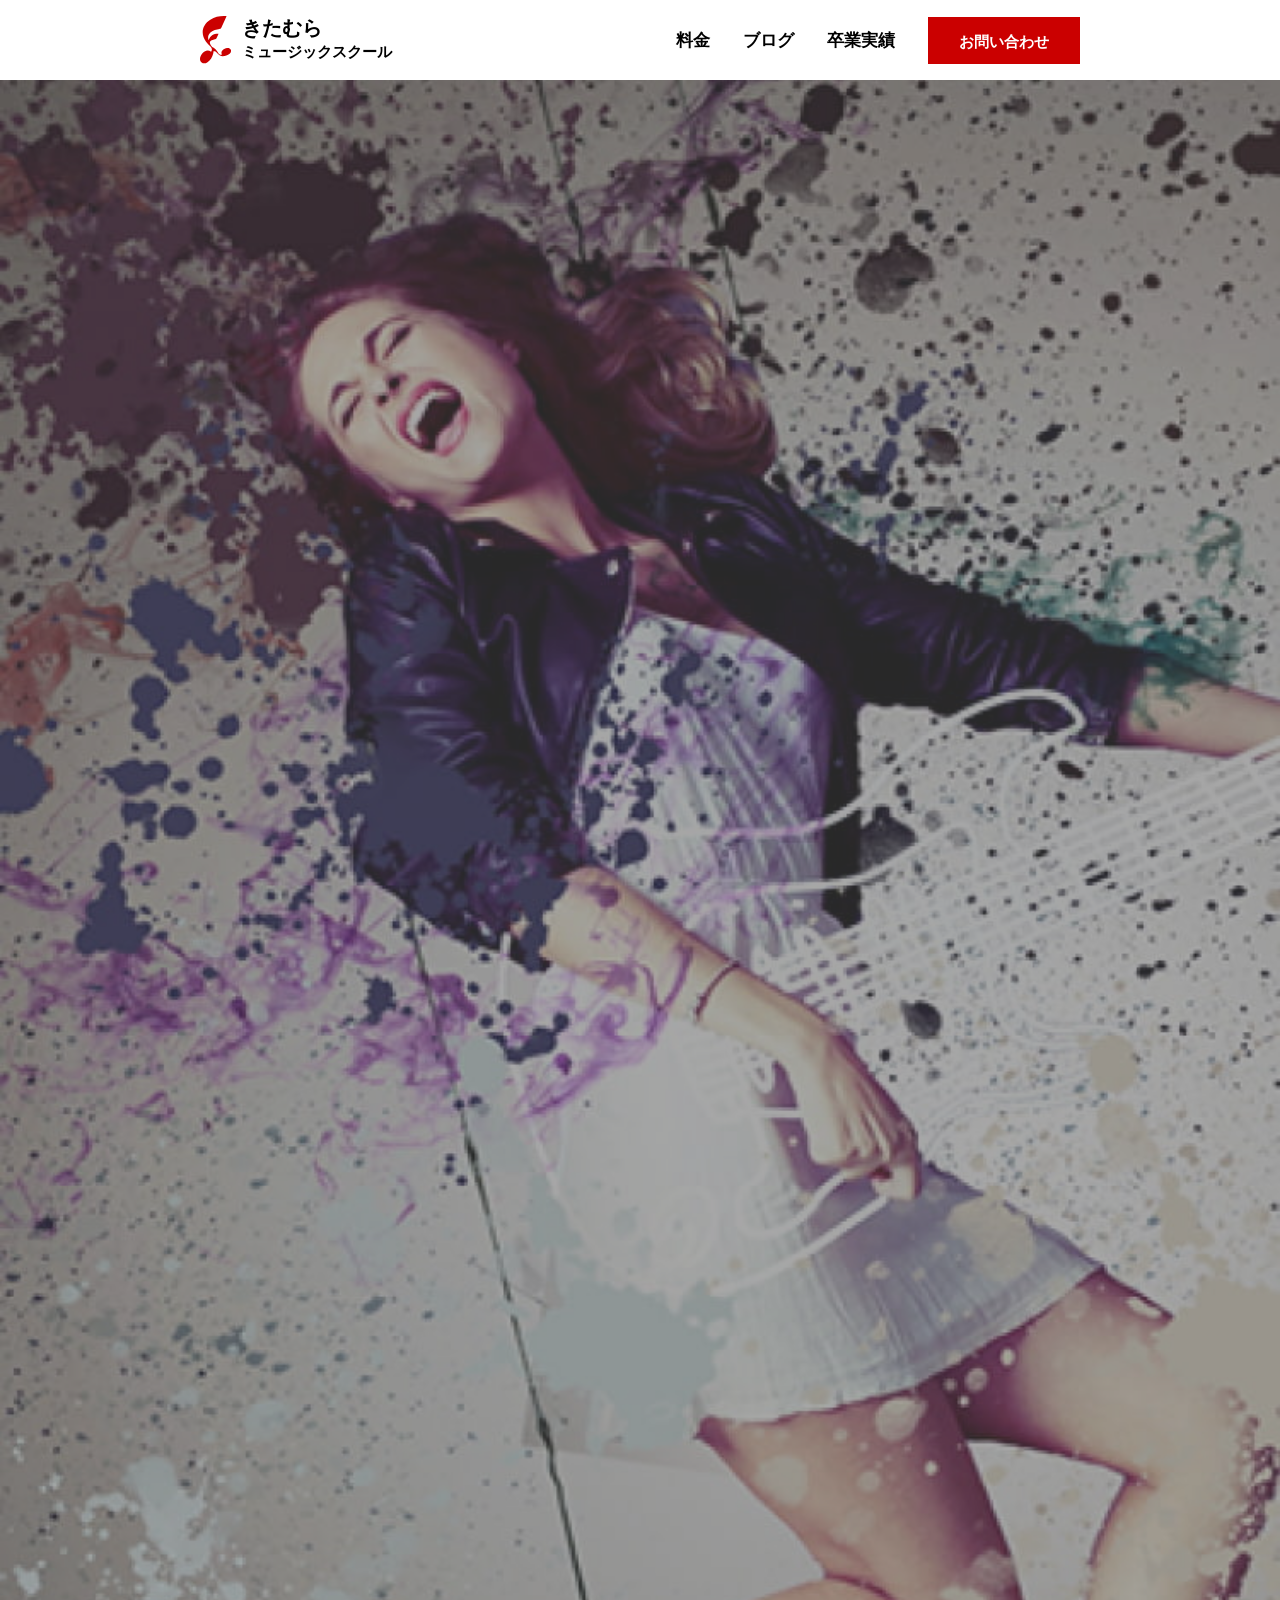
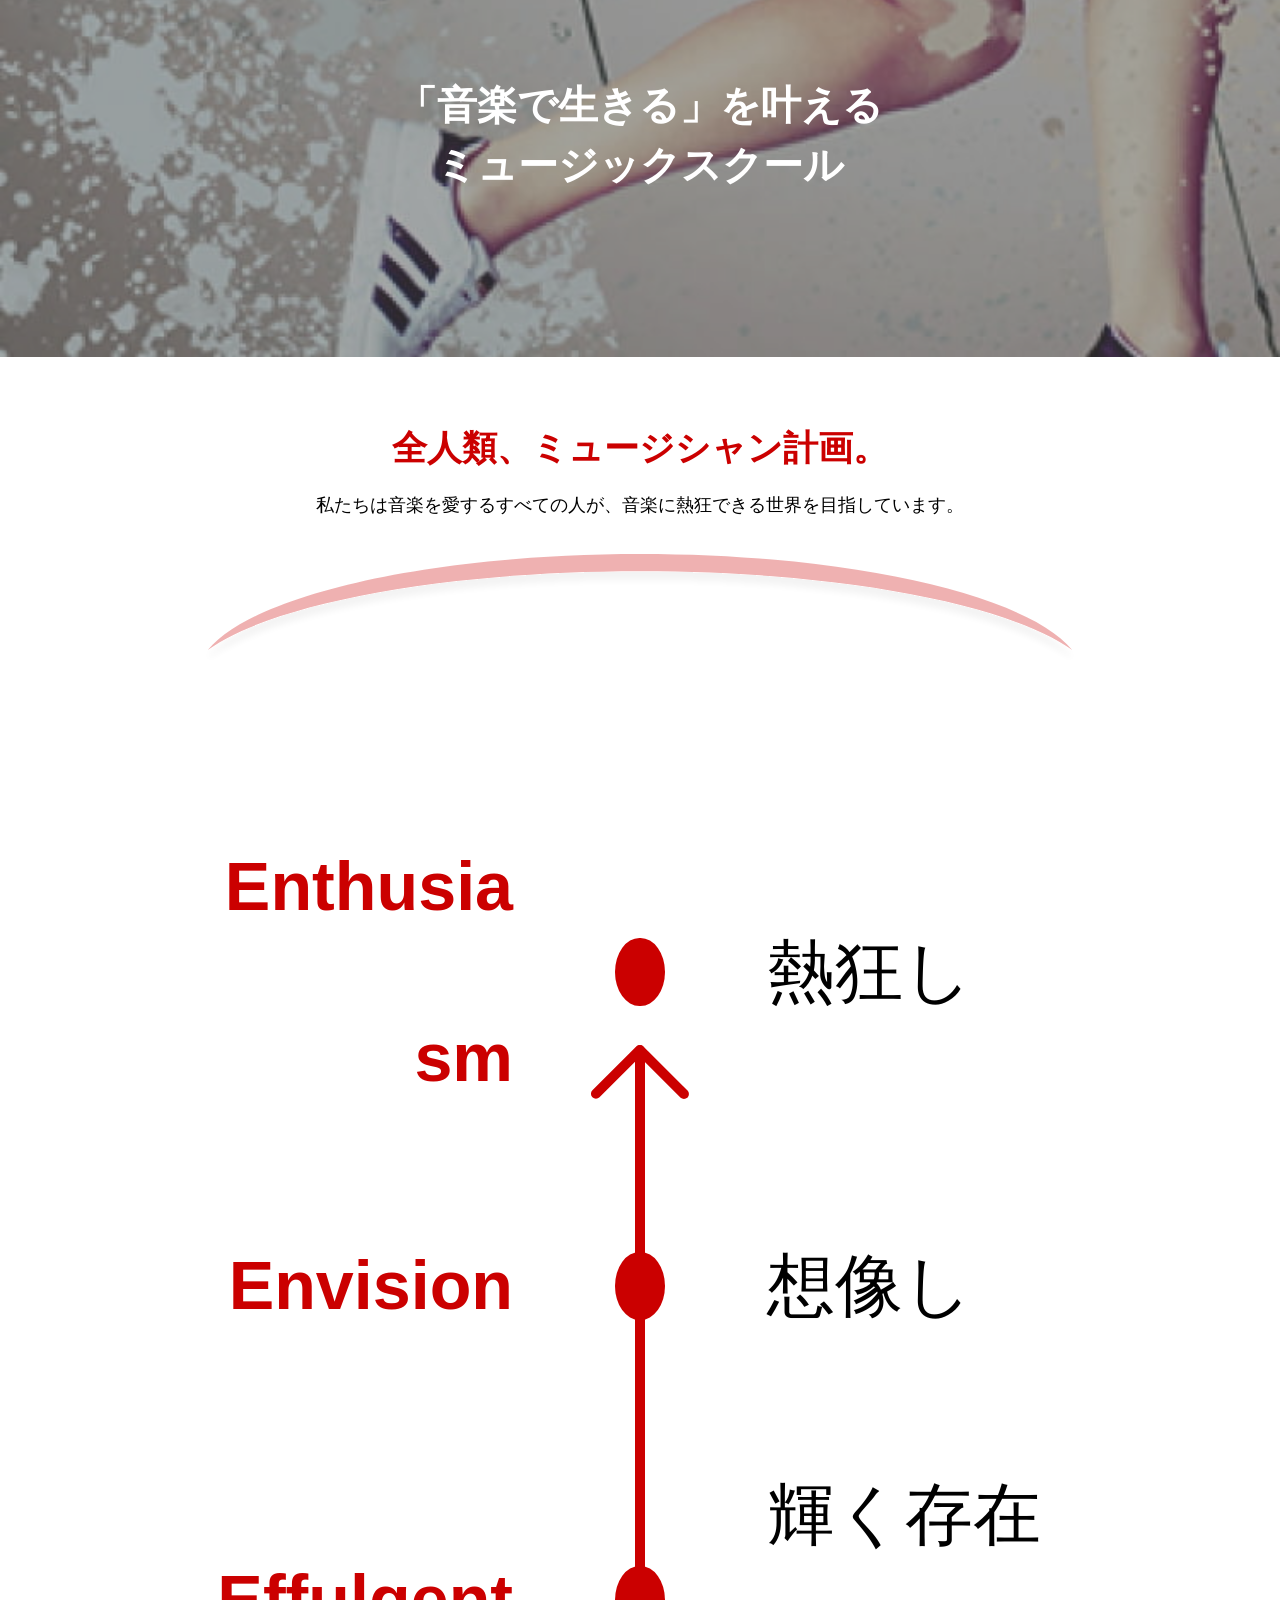
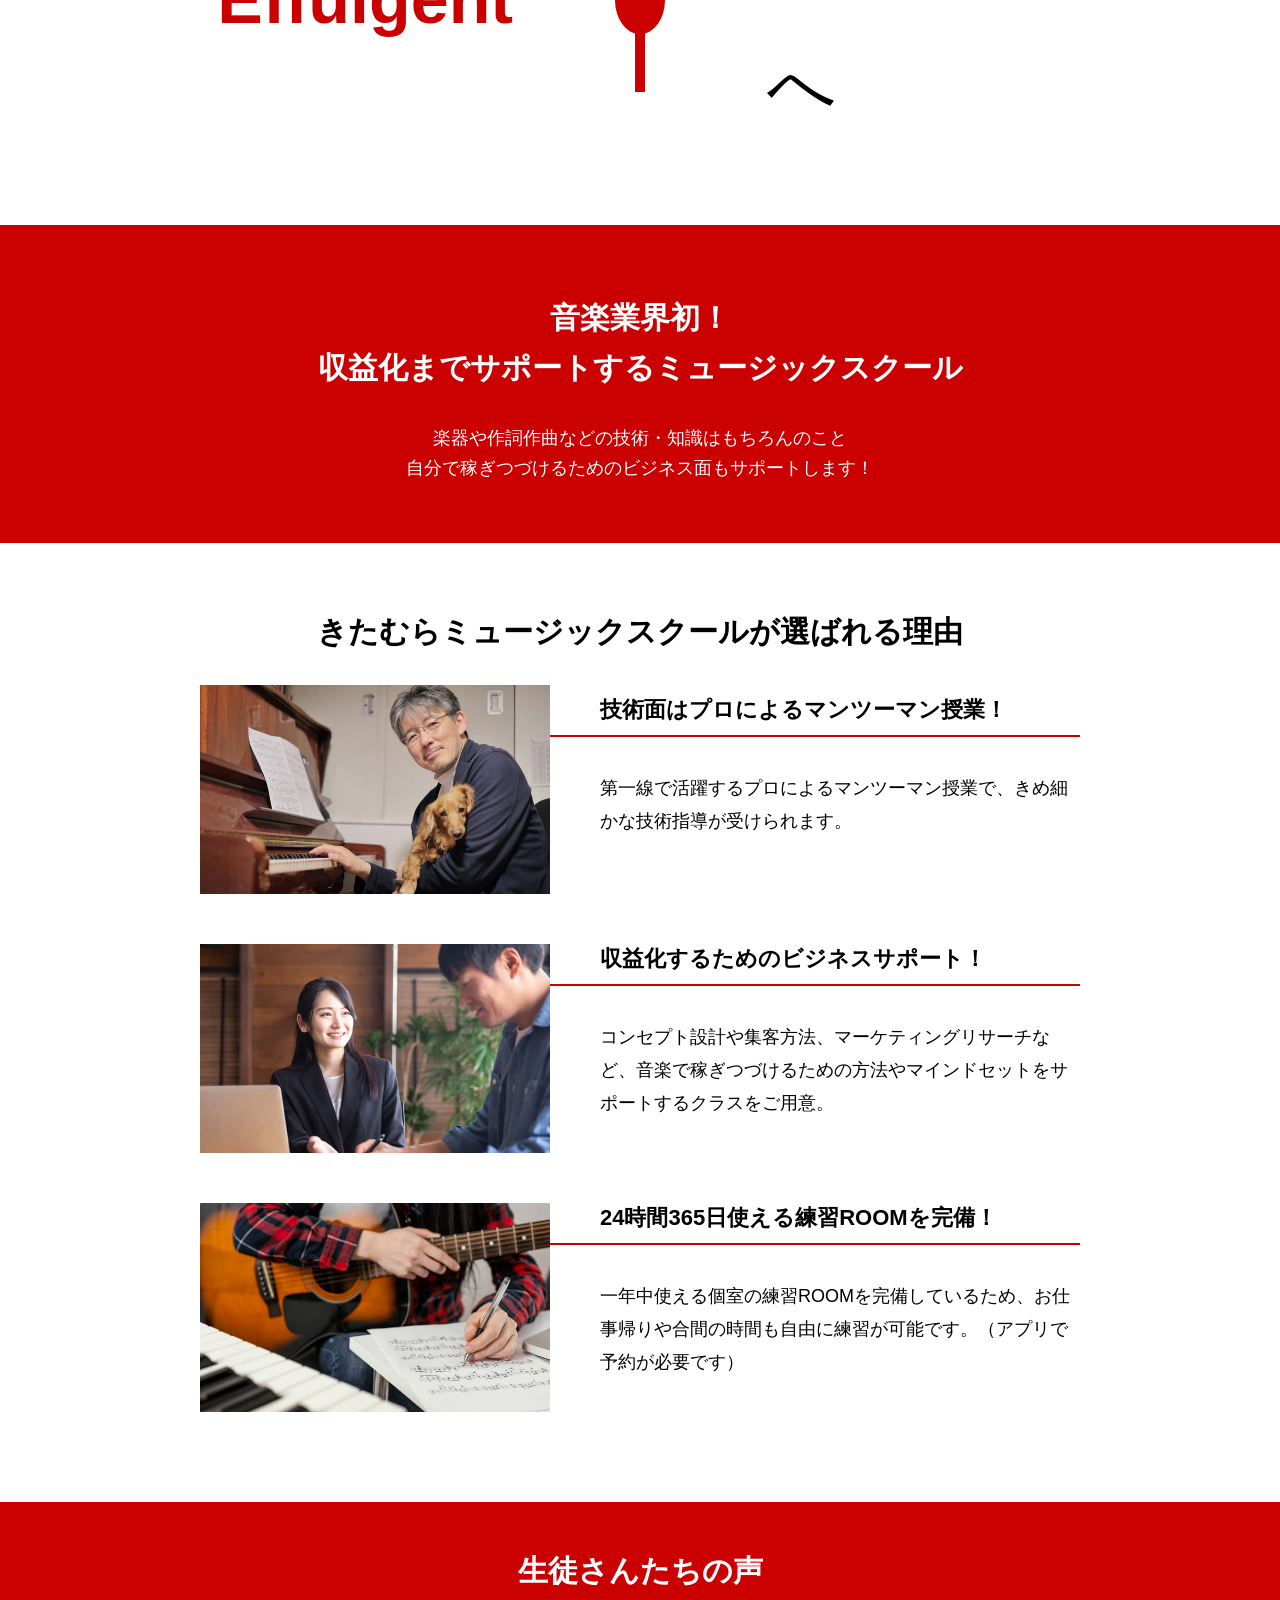
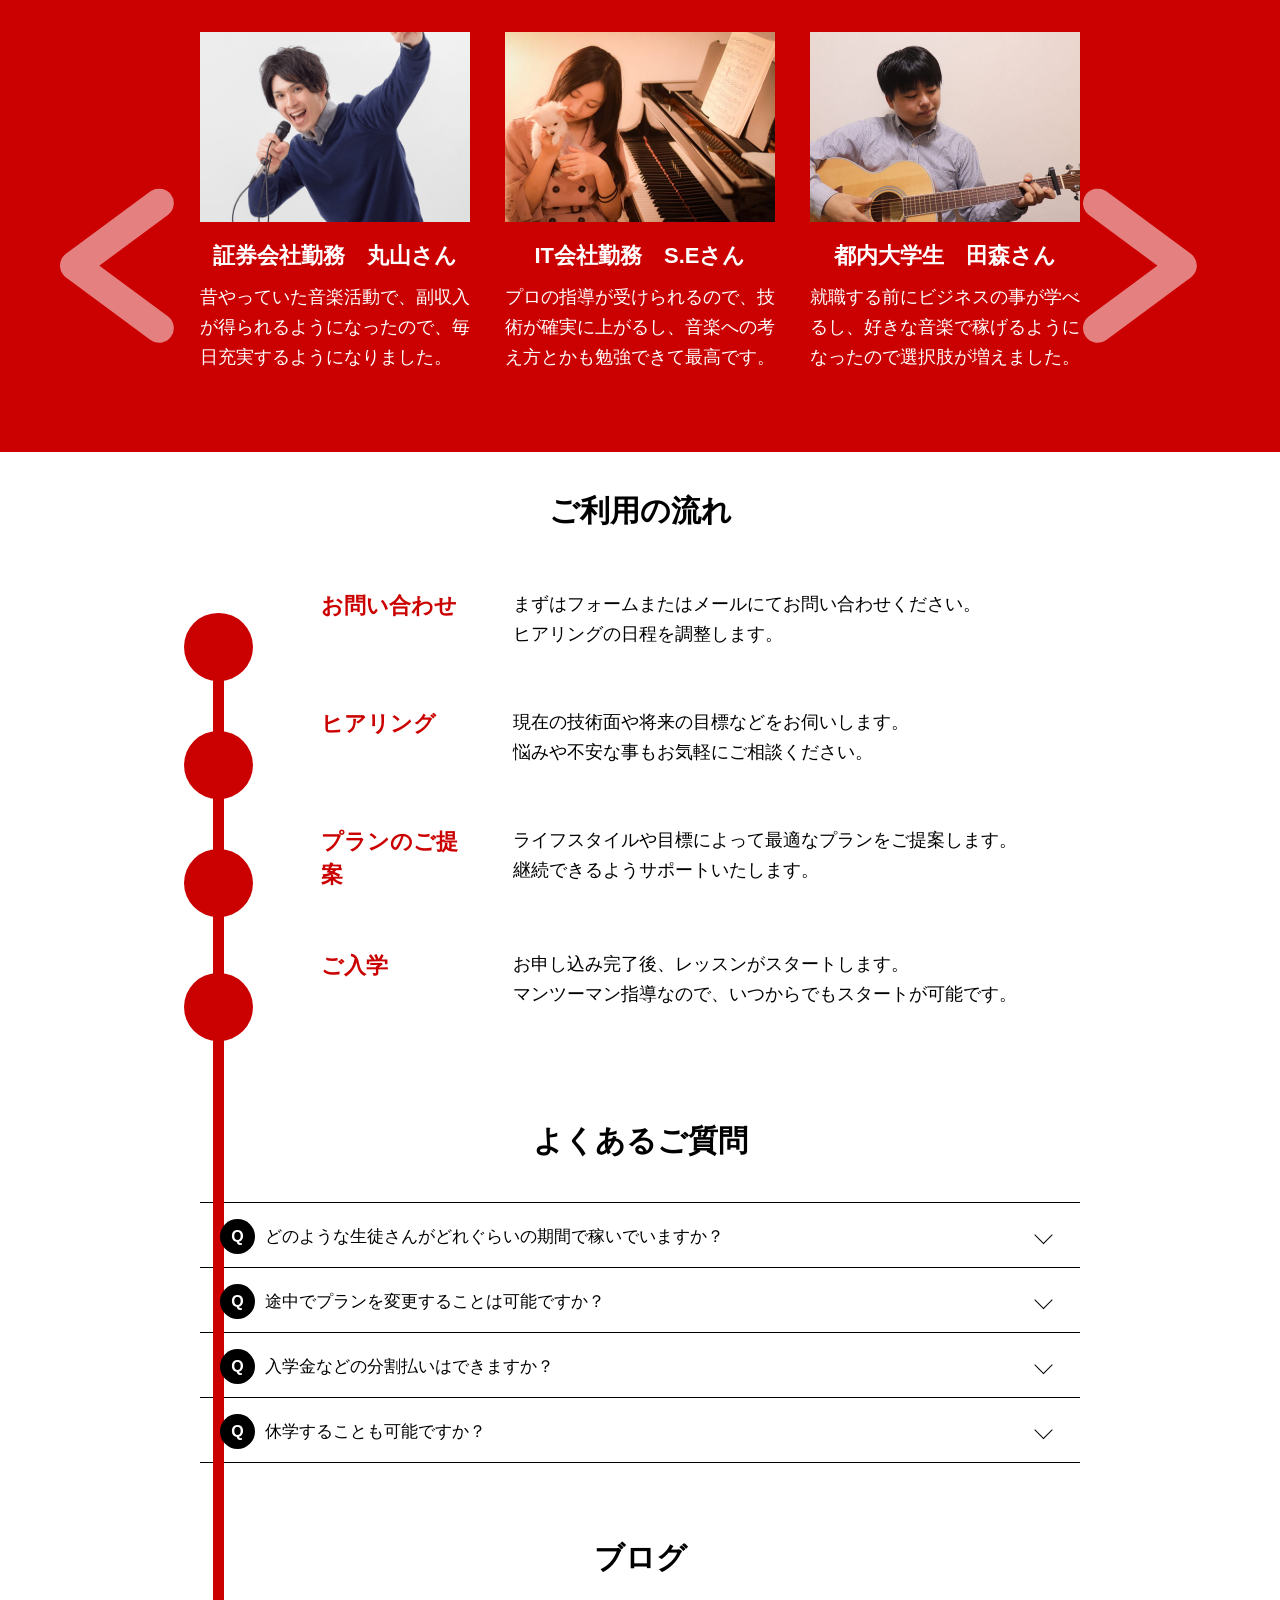
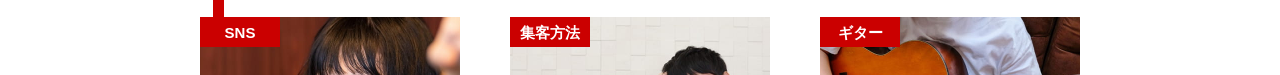
==== commit 2c765d54: "スタイルの調整と新しいSVGアイコンの追加により、コンセプトセクションのレイアウトを改善" ====
--- a/index.html
+++ b/index.html
@@ -76,7 +76,7 @@
         <section class="p-top-concept">
           <div class="inner">
             <div class="c-section-title c-section-title--red">
-              <h3>全人類、<br class="u-sp-only">ミュージシャン計画。</h3>
+              <h2>全人類、<br class="u-sp-only">ミュージシャン計画。</h2>
             </div>
             <div class="p-top-concept__text">
               <p>私たちは音楽を愛するすべての人が、音楽に熱狂できる世界を目指しています。</p>
@@ -88,22 +88,23 @@
               </picture>
             </div>
             <div class="p-top-concept__contents">
-              <div class="p-top-concept__contents-item">
-                <p>Enthusiasm</p>
-                <p>Envision</p>
-                <p>Effulgent</p>
-              </div>
-              <div class="p-top-concept__line">
-                <span class="p-top-concept__arrow"></span>
-                <span class="p-top-concept__arrow"></span>
-                <span class="p-top-concept__ball"></span>
-                <span class="p-top-concept__ball"></span>
-                <span class="p-top-concept__ball"></span>
-              </div>
-              <div class="p-top-concept__contents-item">
-                <p>熱狂し</p>
-                <p>想像し</p>
-                <p>輝く存在へ</p>
+              <div class="p-top-concept__items">
+                <div class="p-top-concept__item">
+                  <p class="p-top-concept__item--en">Enthusiasm</p>
+                  <p class="p-top-concept__item--circle"></p>
+                  <p class="p-top-concept__item--ja">熱狂し</p>
+                </div>
+                <div class="p-top-concept__item">
+                  <p class="p-top-concept__item--en">Envision</p>
+                  <p class="p-top-concept__item--circle"></p>
+                  <p class="p-top-concept__item--ja">想像し</p>
+                </div>
+                <div class="p-top-concept__item">
+                  <p class="p-top-concept__item--en">Effulgent</p>
+                  <p class="p-top-concept__item--circle"></p>
+                  <p class="p-top-concept__item--ja">輝く存在へ</p>
+                  <span></span>
+                </div>
               </div>
             </div>
           </div>
@@ -152,7 +153,7 @@
                 </div>
                 <div class="p-top-feature__card-body">
                   <div class="p-top-feature__card-title">
-                    <h3>収益化するためのビジネスサポート！</h3>
+                    <h2>収益化するためのビジネスサポート！</h2>
                   </div>
                   <div class="p-top-feature__card-text">
                     <p>コンセプト設計や集客方法、マーケティングリサーチなど、音楽で稼ぎつづけるための方法やマインドセットをサポートするクラスをご用意。</p>
@@ -263,10 +264,14 @@
               </div>
             </div>
             <!-- 前へ -->
-            <div class="swiper-button-prev"></div>
+            <div class="swiper-button-prev">
+              <img src="./img/top/arrow-l-sp.svg" alt="前へ">
+            </div>
 
             <!-- 後ろへ -->
-            <div class="swiper-button-next"></div>
+            <div class="swiper-button-next">
+              <img src="./img/top/arrow-r-sp.svg" alt="次へ">
+            </div>
           </div>
         </section>
 
@@ -278,6 +283,9 @@
             <div class="p-top-flow__contents">
               <div class="p-top-flow__items">
                 <div class="p-top-flow__item">
+                  <div class="p-top-flow__circle">
+                    <span></span>
+                  </div>
                   <h3>お問い合わせ</h3>
                   <p>
                     まずはフォームまたはメールにてお問い合わせください。<br>
@@ -285,6 +293,8 @@
                   </p>
                 </div>
                 <div class="p-top-flow__item">
+                  <div class="p-top-flow__circle">
+                  </div>
                   <h3>ヒアリング</h3>
                   <p>
                     現在の技術面や将来の目標などをお伺いします。<br>
@@ -292,6 +302,8 @@
                   </p>
                 </div>
                 <div class="p-top-flow__item">
+                  <div class="p-top-flow__circle">
+                  </div>
                   <h3>プランのご提案</h3>
                   <p>
                     ライフスタイルや目標によって最適なプランをご提案します。<br>
@@ -299,18 +311,14 @@
                   </p>
                 </div>
                 <div class="p-top-flow__item">
+                  <div class="p-top-flow__circle">
+                  </div>
                   <h3>ご入学</h3>
                   <p>
                     お申し込み完了後、レッスンがスタートします。<br>
                     マンツーマン指導なので、いつからでもスタートが可能です。
                   </p>
                 </div>
-              </div>
-              <div class="p-top-flow__arrow">
-                <span class="p-top-flow__ball"></span>
-                <span class="p-top-flow__ball"></span>
-                <span class="p-top-flow__ball"></span>
-                <span class="p-top-flow__ball"></span>
               </div>
             </div>
           </div>
--- a/css/style.css
+++ b/css/style.css
@@ -1585,52 +1585,80 @@
   }
 }
 .p-top-concept__contents {
-  position: relative;
-  margin-top: 9.6vw;
-  margin-right: 2.6666666667vw;
+  text-align: center;
+  margin-top: 10.4vw;
+}
+.p-top-concept__item {
   display: -webkit-box;
   display: -ms-flexbox;
   display: flex;
   -webkit-box-pack: center;
       -ms-flex-pack: center;
           justify-content: center;
-  -webkit-column-gap: 10.6666666667vw;
-     -moz-column-gap: 10.6666666667vw;
-          column-gap: 10.6666666667vw;
-}
-@media (min-width: 768px) {
-  .p-top-concept__contents {
-    margin-top: min(1.5740740741vw, 17px);
-    margin-right: min(1.5740740741vw, 17px);
-    -webkit-column-gap: min(3.7037037037vw, 40px);
-       -moz-column-gap: min(3.7037037037vw, 40px);
-            column-gap: min(3.7037037037vw, 40px);
-  }
-}
-.p-top-concept__contents-item {
+  -webkit-box-align: center;
+      -ms-flex-align: center;
+          align-items: center;
+  -webkit-column-gap: 8vw;
+     -moz-column-gap: 8vw;
+          column-gap: 8vw;
+  position: relative;
+}
+.p-top-concept__item + .p-top-concept__item {
+  margin-top: 4.5333333333vw;
+}
+.p-top-concept__item--en {
   font-size: 5.3333333333vw;
   line-height: 2.5;
-}
-@media (min-width: 768px) {
-  .p-top-concept__contents-item {
-    margin-top: min(0.1851851852vw, 2px);
-    font-size: min(2.3148148148vw, 25px);
-    line-height: 2;
-  }
-}
-.p-top-concept__contents-item p:not(:first-child) {
-  padding-top: 4.5333333333vw;
-}
-@media (min-width: 768px) {
-  .p-top-concept__contents-item p:not(:first-child) {
-    padding-top: min(1.6666666667vw, 18px);
-    padding-left: min(0vw, 0px);
-  }
-}
-.p-top-concept__contents-item:nth-of-type(1) {
+  font-weight: 700;
+  color: #CB0000;
+  width: 34vw;
   text-align: right;
-  color: #CB0000;
-  font-weight: 700;
+}
+.p-top-concept__item--circle {
+  width: 5.3333333333vw;
+  height: 5.3333333333vw;
+  background: #CB0000;
+  border-radius: 50%;
+}
+.p-top-concept__item--ja {
+  font-size: 5.3333333333vw;
+  line-height: 2.5;
+  width: 34vw;
+  text-align: left;
+}
+.p-top-concept__item span {
+  display: inline-block;
+  position: absolute;
+  bottom: 6.1333333333vw;
+  width: 0.8vw;
+  height: 50.1333333333vw;
+  background: #CB0000;
+}
+.p-top-concept__item span::after {
+  content: "";
+  display: block;
+  width: 5.6vw;
+  height: 0.8vw;
+  background: #CB0000;
+  -webkit-transform: rotate(45deg);
+          transform: rotate(45deg);
+  position: absolute;
+  top: 1.3333333333vw;
+  left: -0.6666666667vw;
+  border-radius: 10rem;
+}
+.p-top-concept__item span::before {
+  content: "";
+  display: block;
+  width: 5.6vw;
+  height: 0.8vw;
+  background: #CB0000;
+  -webkit-transform: rotate(-45deg);
+          transform: rotate(-45deg);
+  position: absolute;
+  top: 1.3333333333vw;
+  right: -0.6666666667vw;
+  border-radius: 10rem;
 }
 .p-top-concept__line {
   position: relative;
@@ -1859,33 +1887,15 @@
 .swiper-button-prev,
 .swiper-button-next {
   position: absolute;
-  width: 8vw;
-  height: 8vw;
+  width: 10.6666666667vw;
+  height: 10.6666666667vw;
+  -webkit-transform: translateY(15%);
+          transform: translateY(15%);
 }
 @media (min-width: 768px) {
   .swiper-button-prev,
   .swiper-button-next {
-    width: min(2.7777777778vw, 30px);
-    height: min(2.7777777778vw, 30px);
     margin-top: 0;
-  }
-}
-.swiper-button-prev::before, .swiper-button-prev::after,
-.swiper-button-next::before,
-.swiper-button-next::after {
-  content: "";
-  position: absolute;
-  width: 6.6666666667vw;
-  height: 1.8666666667vw;
-  background: rgba(255, 255, 255, 0.5);
-  border-radius: 10px;
-}
-@media (min-width: 768px) {
-  .swiper-button-prev::before, .swiper-button-prev::after,
-  .swiper-button-next::before,
-  .swiper-button-next::after {
-    width: min(2.6851851852vw, 29px);
-    height: min(0.6481481481vw, 7px);
   }
 }
 
@@ -1897,69 +1907,13 @@
     left: min(5.5555555556vw, 60px);
   }
 }
-.swiper-button-prev::after {
-  -webkit-transform: rotate(-40deg);
-          transform: rotate(-40deg);
-  -webkit-transform-origin: left center;
-          transform-origin: left center;
-  top: 5.3333333333vw;
-}
-@media (min-width: 768px) {
-  .swiper-button-prev::after {
-    -webkit-transform: rotate(-35deg);
-            transform: rotate(-35deg);
-    top: min(-0.2777777778vw, -3px);
-  }
-}
-.swiper-button-prev::before {
-  -webkit-transform: rotate(40deg);
-          transform: rotate(40deg);
-  -webkit-transform-origin: left center;
-          transform-origin: left center;
-  top: 4vw;
-}
-@media (min-width: 768px) {
-  .swiper-button-prev::before {
-    -webkit-transform: rotate(35deg);
-            transform: rotate(35deg);
-    top: min(-0.2777777778vw, -3px);
-  }
-}
 
 .swiper-button-next {
-  right: 5.3333333333vw;
+  right: 1.3333333333vw;
 }
 @media (min-width: 768px) {
   .swiper-button-next {
     right: min(5.5555555556vw, 60px);
-  }
-}
-.swiper-button-next::after {
-  -webkit-transform: rotate(45deg);
-          transform: rotate(45deg);
-  -webkit-transform-origin: right center;
-          transform-origin: right center;
-  top: 5.3333333333vw;
-}
-@media (min-width: 768px) {
-  .swiper-button-next::after {
-    -webkit-transform: rotate(-35deg);
-            transform: rotate(-35deg);
-    top: min(-0.462962963vw, -5px);
-  }
-}
-.swiper-button-next::before {
-  -webkit-transform: rotate(-45deg);
-          transform: rotate(-45deg);
-  -webkit-transform-origin: right center;
-          transform-origin: right center;
-  top: 4vw;
-}
-@media (min-width: 768px) {
-  .swiper-button-next::before {
-    -webkit-transform: rotate(35deg);
-            transform: rotate(35deg);
-    top: min(-0.462962963vw, -5px);
   }
 }
 
@@ -1986,6 +1940,9 @@
   .p-top-flow__items {
     max-width: 88rem;
   }
+}
+.p-top-flow__item {
+  position: relative;
 }
 @media (min-width: 768px) {
   .p-top-flow__item {
@@ -2030,104 +1987,27 @@
     line-height: 1.6666666667;
   }
 }
-.p-top-flow__arrow {
+.p-top-flow__circle {
+  content: "";
   position: absolute;
-  top: 4.2666666667vw;
-  left: 4.2666666667vw;
-  width: 0.8vw;
-  height: 178.4vw;
-  background: #CB0000;
-}
-@media (min-width: 768px) {
-  .p-top-flow__arrow {
-    top: min(1.8518518519vw, 20px);
-    left: 6.1rem;
-    width: min(0.2777777778vw, 3px);
-    height: 100%;
-  }
-}
-.p-top-flow__arrow::before {
-  content: "";
-  width: 5.6vw;
-  height: 0.8vw;
-  background: #CB0000;
-  position: absolute;
-  bottom: -3px;
-  right: 1px;
-  border-radius: 10px 0 0 10px;
-  -webkit-transform: rotate(45deg);
-          transform: rotate(45deg);
-  -webkit-transform-origin: right;
-          transform-origin: right;
-}
-@media (min-width: 768px) {
-  .p-top-flow__arrow::before {
-    width: min(1.9444444444vw, 21px);
-    height: min(0.2777777778vw, 3px);
-  }
-}
-.p-top-flow__arrow::after {
-  content: "";
-  width: 5.6vw;
-  height: 0.8vw;
-  background: #CB0000;
-  position: absolute;
-  bottom: -3px;
-  left: 1px;
-  border-radius: 0 10px 10px 0;
-  -webkit-transform: rotate(-45deg);
-          transform: rotate(-45deg);
-  -webkit-transform-origin: left;
-          transform-origin: left;
-}
-@media (min-width: 768px) {
-  .p-top-flow__arrow::after {
-    width: min(1.9444444444vw, 21px);
-    height: min(0.2777777778vw, 3px);
-  }
-}
-.p-top-flow__ball {
-  position: absolute;
-  top: -2.6666666667vw;
-  left: -2.1333333333vw;
+  top: 1.8666666667vw;
+  left: -10.6666666667vw;
   width: 5.3333333333vw;
   height: 5.3333333333vw;
   background: #CB0000;
   border-radius: 50%;
 }
-@media (min-width: 768px) {
-  .p-top-flow__ball {
-    top: -1.2rem;
-    left: 50%;
-    -webkit-transform: translateX(-50%);
-            transform: translateX(-50%);
-    width: min(1.8518518519vw, 20px);
-    height: min(1.8518518519vw, 20px);
-  }
-}
-.p-top-flow__ball:nth-of-type(2) {
-  top: 42.1333333333vw;
-}
-@media (min-width: 768px) {
-  .p-top-flow__ball:nth-of-type(2) {
-    top: min(9.7222222222vw, 105px);
-  }
-}
-.p-top-flow__ball:nth-of-type(3) {
-  top: 94.9333333333vw;
-}
-@media (min-width: 768px) {
-  .p-top-flow__ball:nth-of-type(3) {
-    top: min(20.5555555556vw, 222px);
-  }
-}
-.p-top-flow__ball:nth-of-type(4) {
-  top: 139.7333333333vw;
-}
-@media (min-width: 768px) {
-  .p-top-flow__ball:nth-of-type(4) {
-    top: min(31.6666666667vw, 342px);
-  }
+.p-top-flow__circle span {
+  content: "";
+  position: absolute;
+  top: 2.6666666667vw;
+  left: 2.2666666667vw;
+  width: 0.8vw;
+  height: 178.4vw;
+  background: #CB0000;
+}
+.p-top-flow__circle span::after {
+  content: "";
 }
 
 .p-top-question {
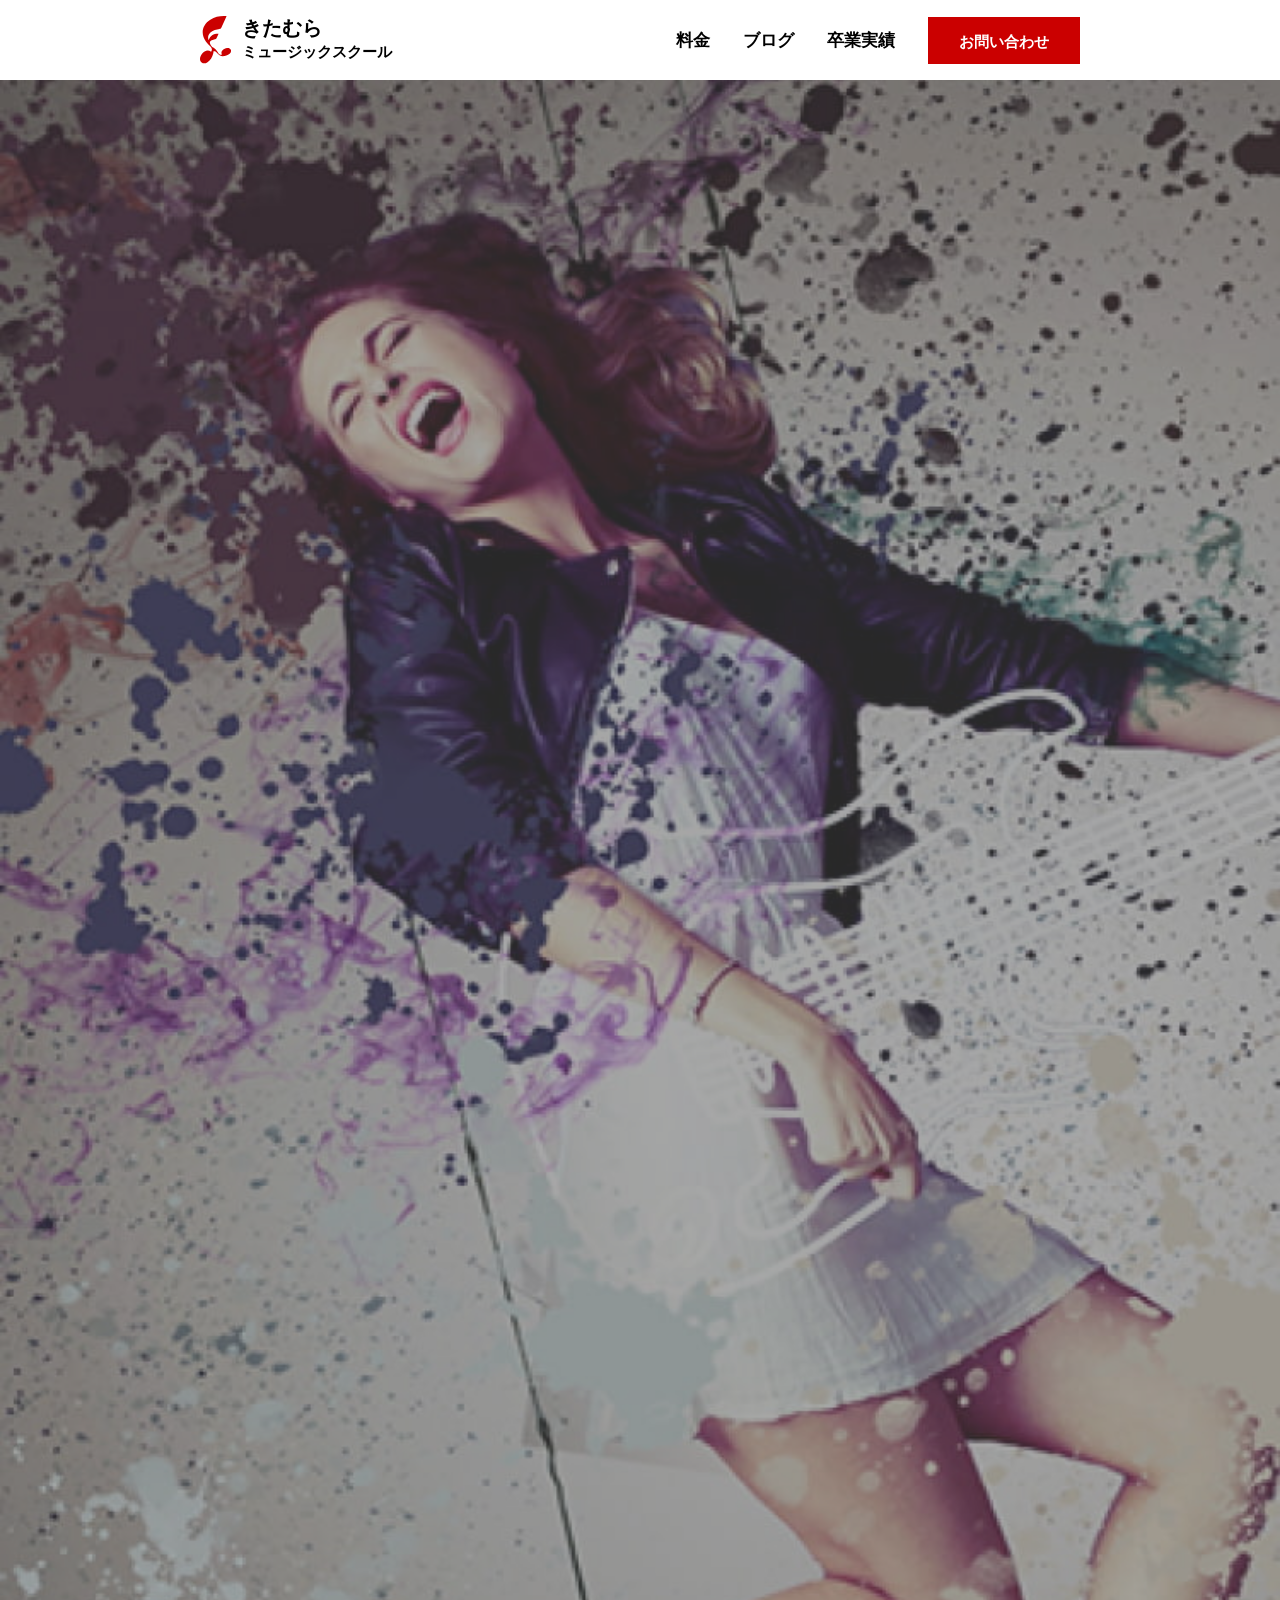
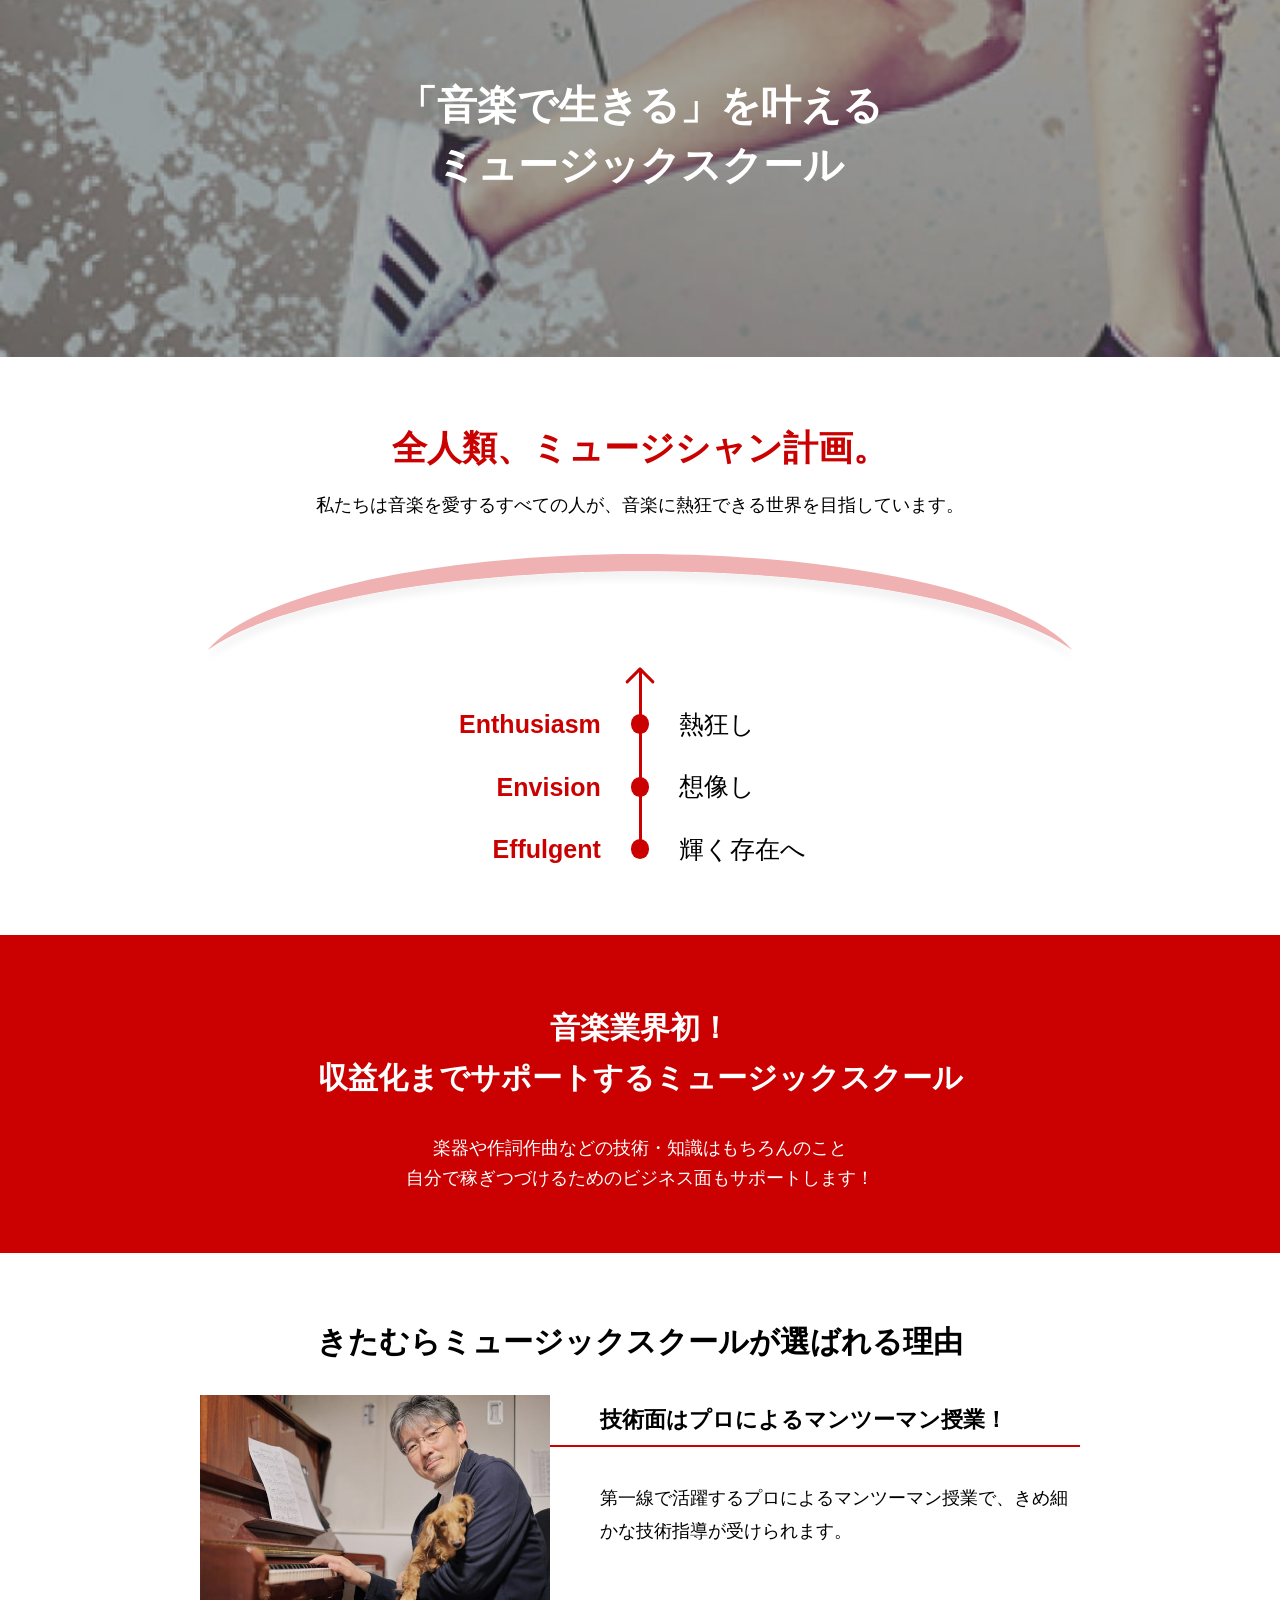
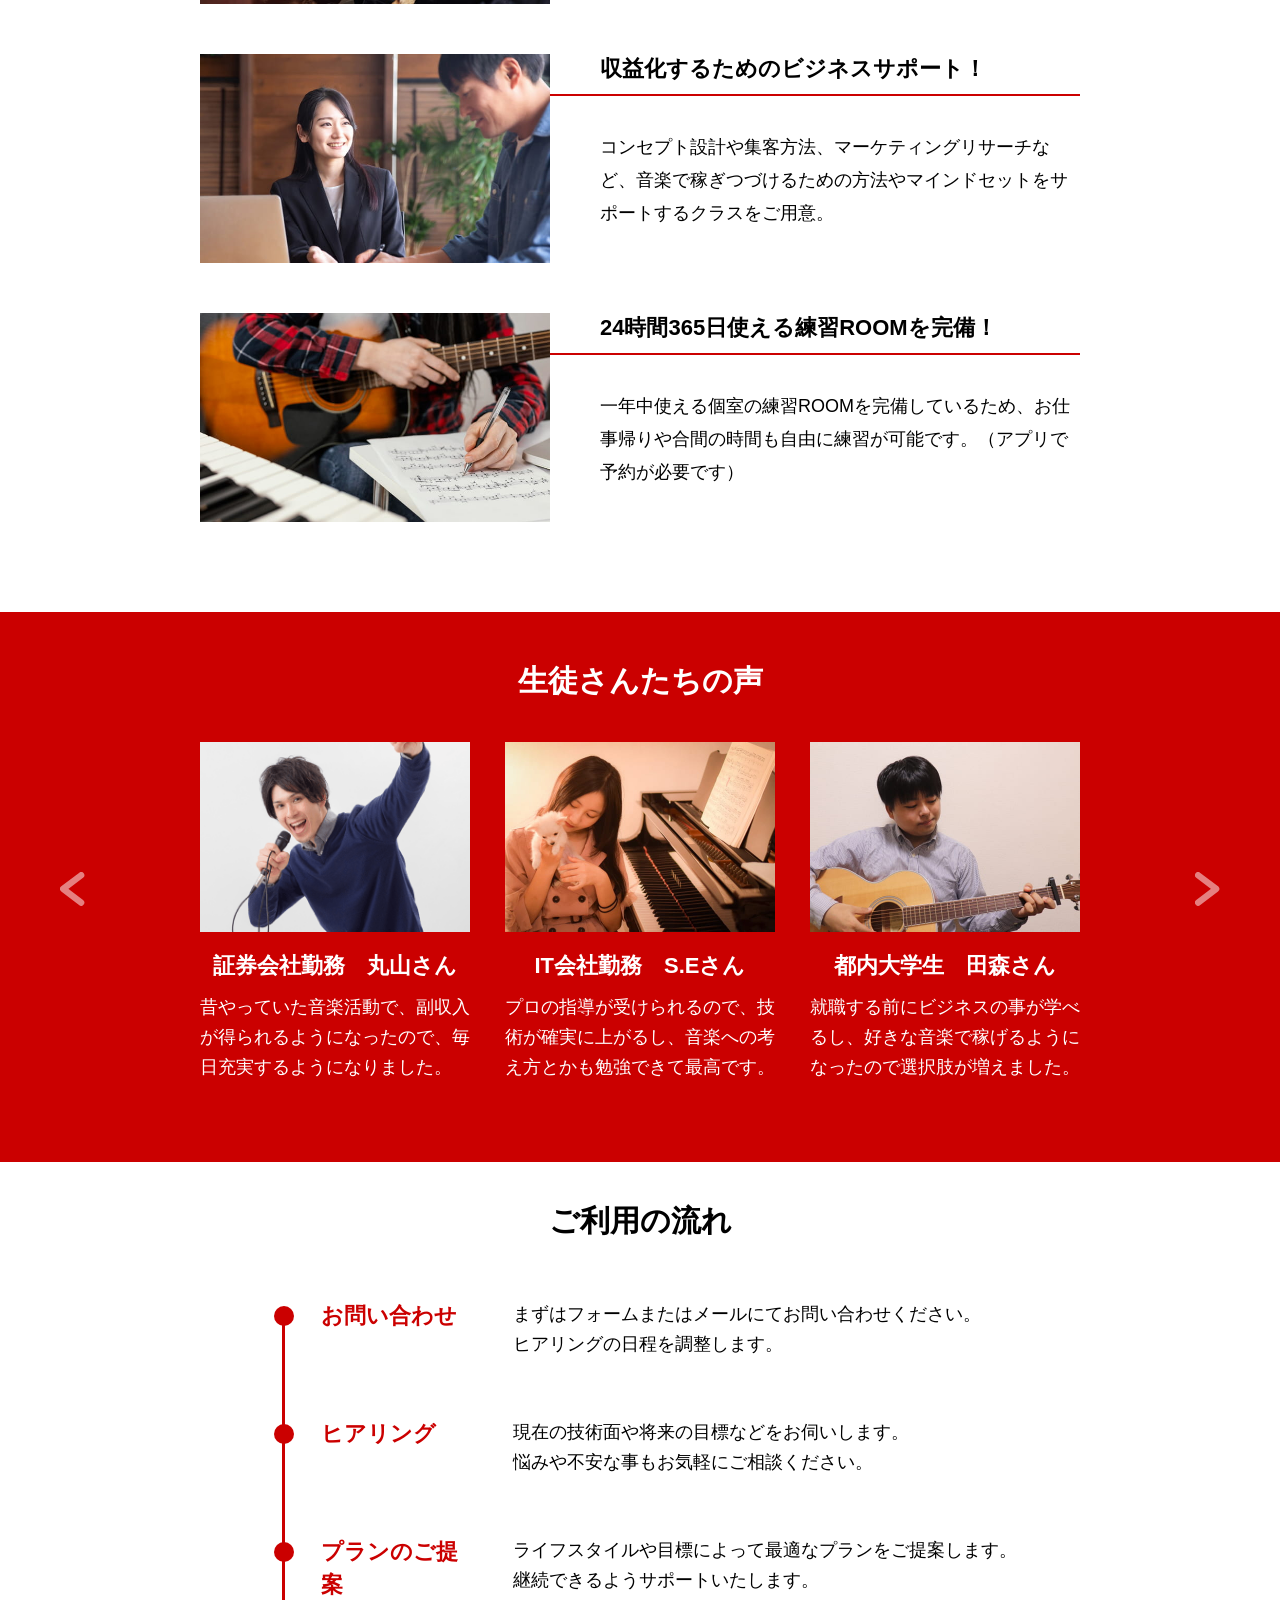
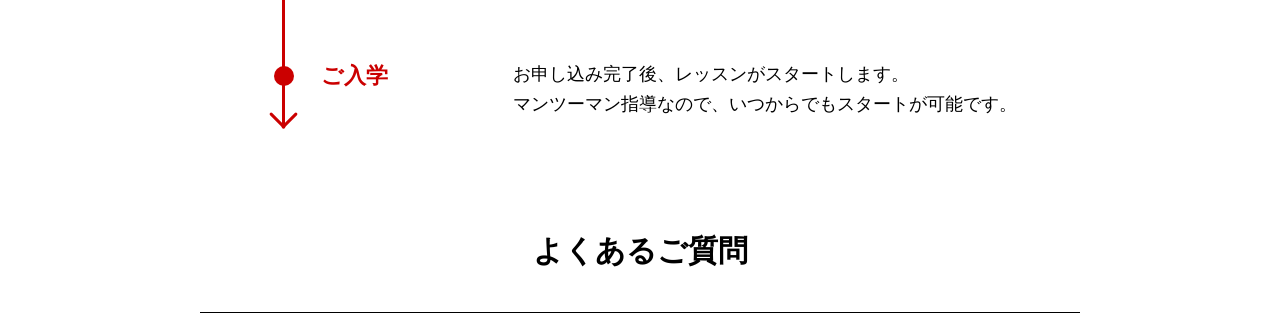
==== commit 7bbb911b: "サイトタイトルの構造を変更し、スタイルを調整してレイアウトを改善" ====
--- a/index.html
+++ b/index.html
@@ -19,12 +19,14 @@
           <!-- logo -->
           <div class="c-header__logo">
             <a href="#">
-              <div class="c-header__logo-image">
-                <img src="./img/common/icon.svg" alt="きたむらミュージックスクール">
-              </div>
-              <h1 class="c-site-title">
-                <span class="c-site-title__main">きたむら</span>
-                <span class="c-site-title__sub">ミュージックスクール</span>
+              <h1 class="c-site-title c-site-title__inner">
+                <div class="c-header__logo-image">
+                  <img src="../img/common/icon.svg" alt="きたむらミュージックスクール">
+                </div>
+                <div class="c-site-title__contents">
+                  <span class="c-site-title__main">きたむら</span>
+                  <span class="c-site-title__sub">ミュージックスクール</span>
+                </div>
               </h1>
             </a>
           </div>
--- a/css/style.css
+++ b/css/style.css
@@ -514,6 +514,24 @@
   line-height: 1.0769230769;
   font-weight: 700;
 }
+.c-site-title__inner {
+  display: -webkit-box;
+  display: -ms-flexbox;
+  display: flex;
+  -webkit-column-gap: 2.6666666667vw;
+     -moz-column-gap: 2.6666666667vw;
+          column-gap: 2.6666666667vw;
+  -webkit-box-align: center;
+      -ms-flex-align: center;
+          align-items: center;
+}
+@media (min-width: 768px) {
+  .c-site-title__inner {
+    -webkit-column-gap: min(0.9259259259vw, 10px);
+       -moz-column-gap: min(0.9259259259vw, 10px);
+            column-gap: min(0.9259259259vw, 10px);
+  }
+}
 @media (min-width: 768px) {
   .c-site-title__main {
     font-size: min(1.8518518519vw, 20px);
@@ -1588,6 +1606,11 @@
   text-align: center;
   margin-top: 10.4vw;
 }
+@media (min-width: 768px) {
+  .p-top-concept__contents {
+    margin-top: min(2.3148148148vw, 25px);
+  }
+}
 .p-top-concept__item {
   display: -webkit-box;
   display: -ms-flexbox;
@@ -1603,8 +1626,20 @@
           column-gap: 8vw;
   position: relative;
 }
+@media (min-width: 768px) {
+  .p-top-concept__item {
+    -webkit-column-gap: min(2.7777777778vw, 30px);
+       -moz-column-gap: min(2.7777777778vw, 30px);
+            column-gap: min(2.7777777778vw, 30px);
+  }
+}
 .p-top-concept__item + .p-top-concept__item {
   margin-top: 4.5333333333vw;
+}
+@media (min-width: 768px) {
+  .p-top-concept__item + .p-top-concept__item {
+    margin-top: 0;
+  }
 }
 .p-top-concept__item--en {
   font-size: 5.3333333333vw;
@@ -1614,17 +1649,34 @@
   width: 34vw;
   text-align: right;
 }
+@media (min-width: 768px) {
+  .p-top-concept__item--en {
+    font-size: min(2.3148148148vw, 25px);
+    line-height: 2;
+  }
+}
 .p-top-concept__item--circle {
   width: 5.3333333333vw;
   height: 5.3333333333vw;
   background: #CB0000;
   border-radius: 50%;
 }
+@media (min-width: 768px) {
+  .p-top-concept__item--circle {
+    width: min(1.8518518519vw, 20px);
+    height: min(1.8518518519vw, 20px);
+  }
+}
 .p-top-concept__item--ja {
   font-size: 5.3333333333vw;
   line-height: 2.5;
   width: 34vw;
   text-align: left;
+}
+@media (min-width: 768px) {
+  .p-top-concept__item--ja {
+    font-size: min(2.3148148148vw, 25px);
+  }
 }
 .p-top-concept__item span {
   display: inline-block;
@@ -1633,6 +1685,13 @@
   width: 0.8vw;
   height: 50.1333333333vw;
   background: #CB0000;
+}
+@media (min-width: 768px) {
+  .p-top-concept__item span {
+    bottom: min(2.1296296296vw, 23px);
+    width: min(0.2777777778vw, 3px);
+    height: min(17.4074074074vw, 188px);
+  }
 }
 .p-top-concept__item span::after {
   content: "";
@@ -1647,6 +1706,14 @@
   left: -0.6666666667vw;
   border-radius: 10rem;
 }
+@media (min-width: 768px) {
+  .p-top-concept__item span::after {
+    width: min(1.9444444444vw, 21px);
+    height: min(0.2777777778vw, 3px);
+    top: min(0.462962963vw, 5px);
+    left: min(-0.2314814815vw, -2.5px);
+  }
+}
 .p-top-concept__item span::before {
   content: "";
   display: block;
@@ -1660,6 +1727,14 @@
   right: -0.6666666667vw;
   border-radius: 10rem;
 }
+@media (min-width: 768px) {
+  .p-top-concept__item span::before {
+    width: min(1.9444444444vw, 21px);
+    height: min(0.2777777778vw, 3px);
+    top: min(0.462962963vw, 5px);
+    right: min(-0.2314814815vw, -2.5px);
+  }
+}
 .p-top-concept__line {
   position: relative;
   top: -8vw;
@@ -1895,6 +1970,10 @@
 @media (min-width: 768px) {
   .swiper-button-prev,
   .swiper-button-next {
+    width: min(3.7037037037vw, 40px);
+    height: min(3.7037037037vw, 40px);
+    -webkit-transform: translateY(-45%);
+            transform: translateY(-45%);
     margin-top: 0;
   }
 }
@@ -1913,7 +1992,7 @@
 }
 @media (min-width: 768px) {
   .swiper-button-next {
-    right: min(5.5555555556vw, 60px);
+    right: min(4.1666666667vw, 45px);
   }
 }
 
@@ -1997,6 +2076,14 @@
   background: #CB0000;
   border-radius: 50%;
 }
+@media (min-width: 768px) {
+  .p-top-flow__circle {
+    top: min(0.6481481481vw, 7px);
+    left: min(-3.7037037037vw, -40px);
+    width: min(1.8518518519vw, 20px);
+    height: min(1.8518518519vw, 20px);
+  }
+}
 .p-top-flow__circle span {
   content: "";
   position: absolute;
@@ -2006,8 +2093,55 @@
   height: 178.4vw;
   background: #CB0000;
 }
+@media (min-width: 768px) {
+  .p-top-flow__circle span {
+    top: min(1.3888888889vw, 15px);
+    left: min(0.787037037vw, 8.5px);
+    width: min(0.2777777778vw, 3px);
+    height: min(37.5925925926vw, 406px);
+  }
+}
 .p-top-flow__circle span::after {
   content: "";
+  display: block;
+  width: 5.6vw;
+  height: 0.8vw;
+  background: #CB0000;
+  -webkit-transform: rotate(-45deg);
+          transform: rotate(-45deg);
+  position: absolute;
+  bottom: 1.3333333333vw;
+  left: -0.6666666667vw;
+  border-radius: 10rem;
+}
+@media (min-width: 768px) {
+  .p-top-flow__circle span::after {
+    width: min(1.9444444444vw, 21px);
+    height: min(0.2777777778vw, 3px);
+    bottom: min(0.462962963vw, 5px);
+    left: min(-0.2314814815vw, -2.5px);
+  }
+}
+.p-top-flow__circle span::before {
+  content: "";
+  display: block;
+  width: 5.6vw;
+  height: 0.8vw;
+  background: #CB0000;
+  -webkit-transform: rotate(45deg);
+          transform: rotate(45deg);
+  position: absolute;
+  bottom: 1.3333333333vw;
+  right: -0.6666666667vw;
+  border-radius: 10rem;
+}
+@media (min-width: 768px) {
+  .p-top-flow__circle span::before {
+    width: min(1.9444444444vw, 21px);
+    height: min(0.2777777778vw, 3px);
+    bottom: min(0.462962963vw, 5px);
+    right: min(-0.2314814815vw, -2.5px);
+  }
 }
 
 .p-top-question {
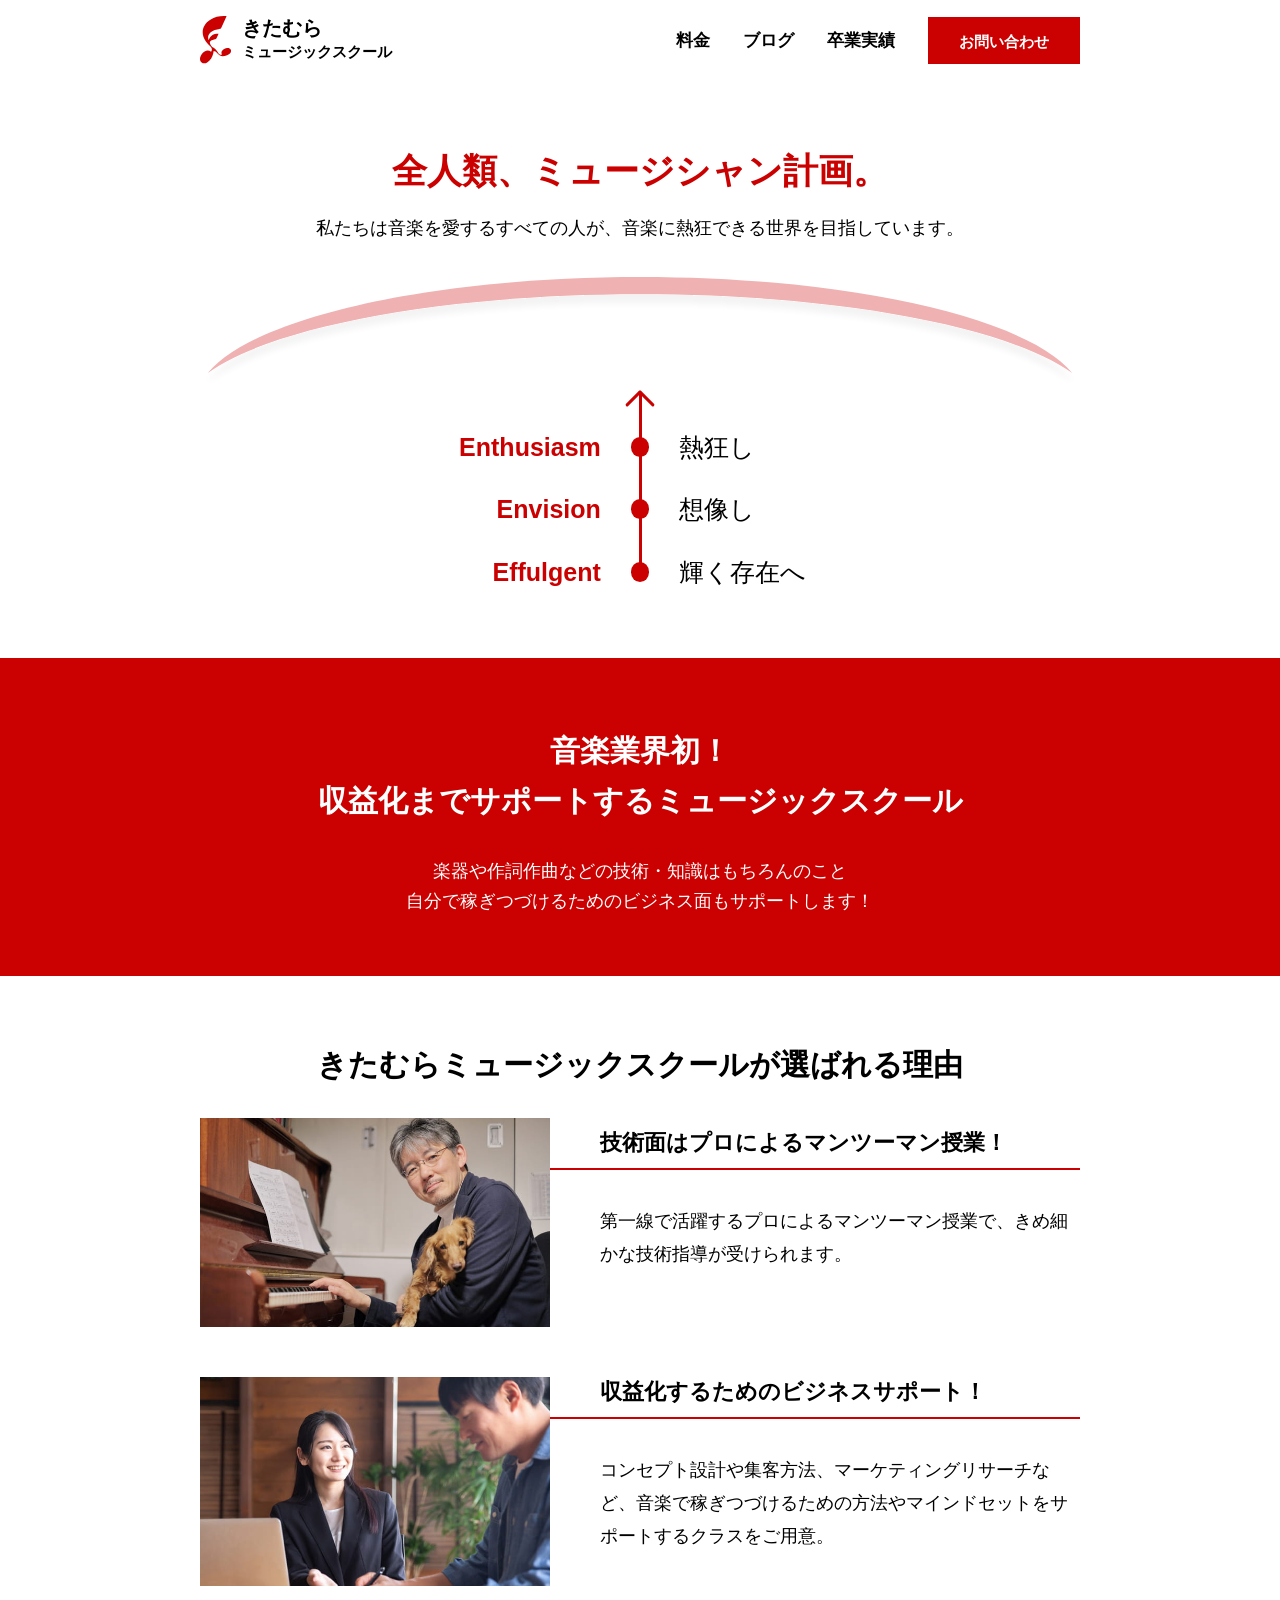
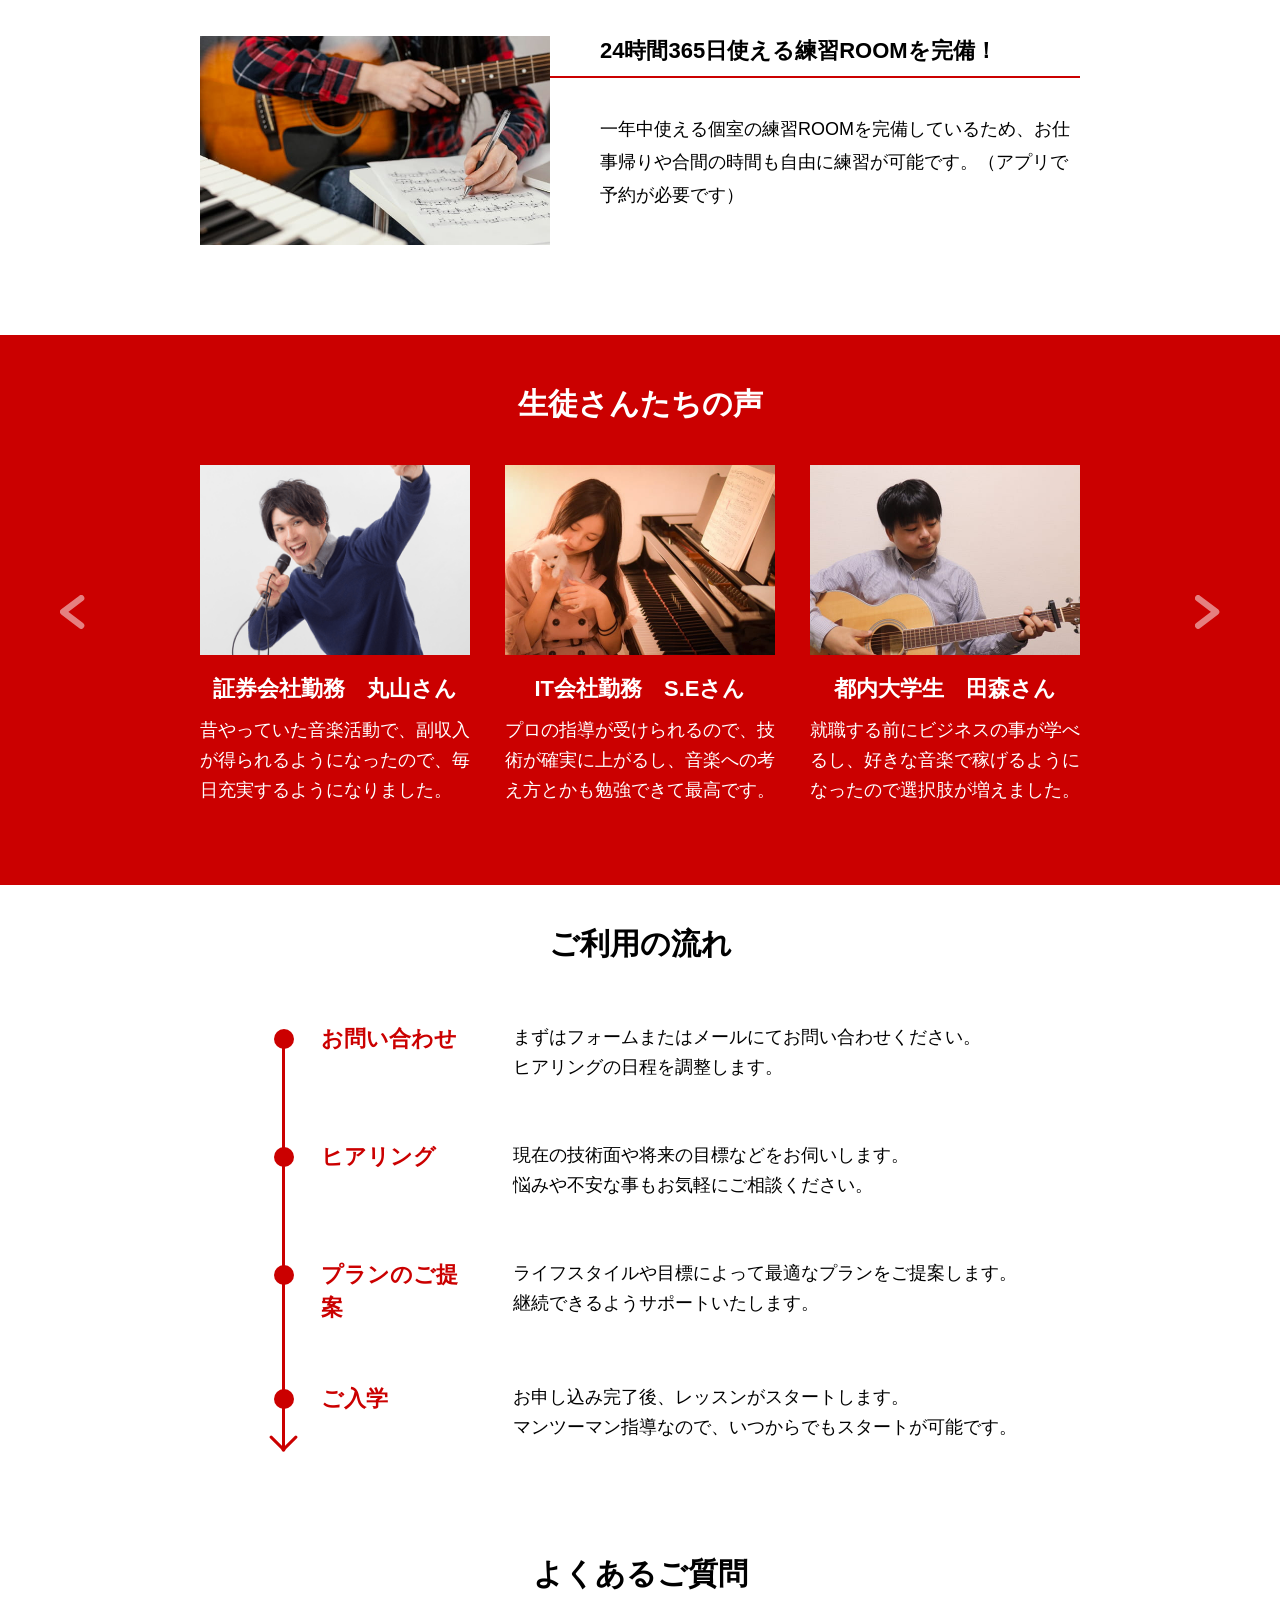
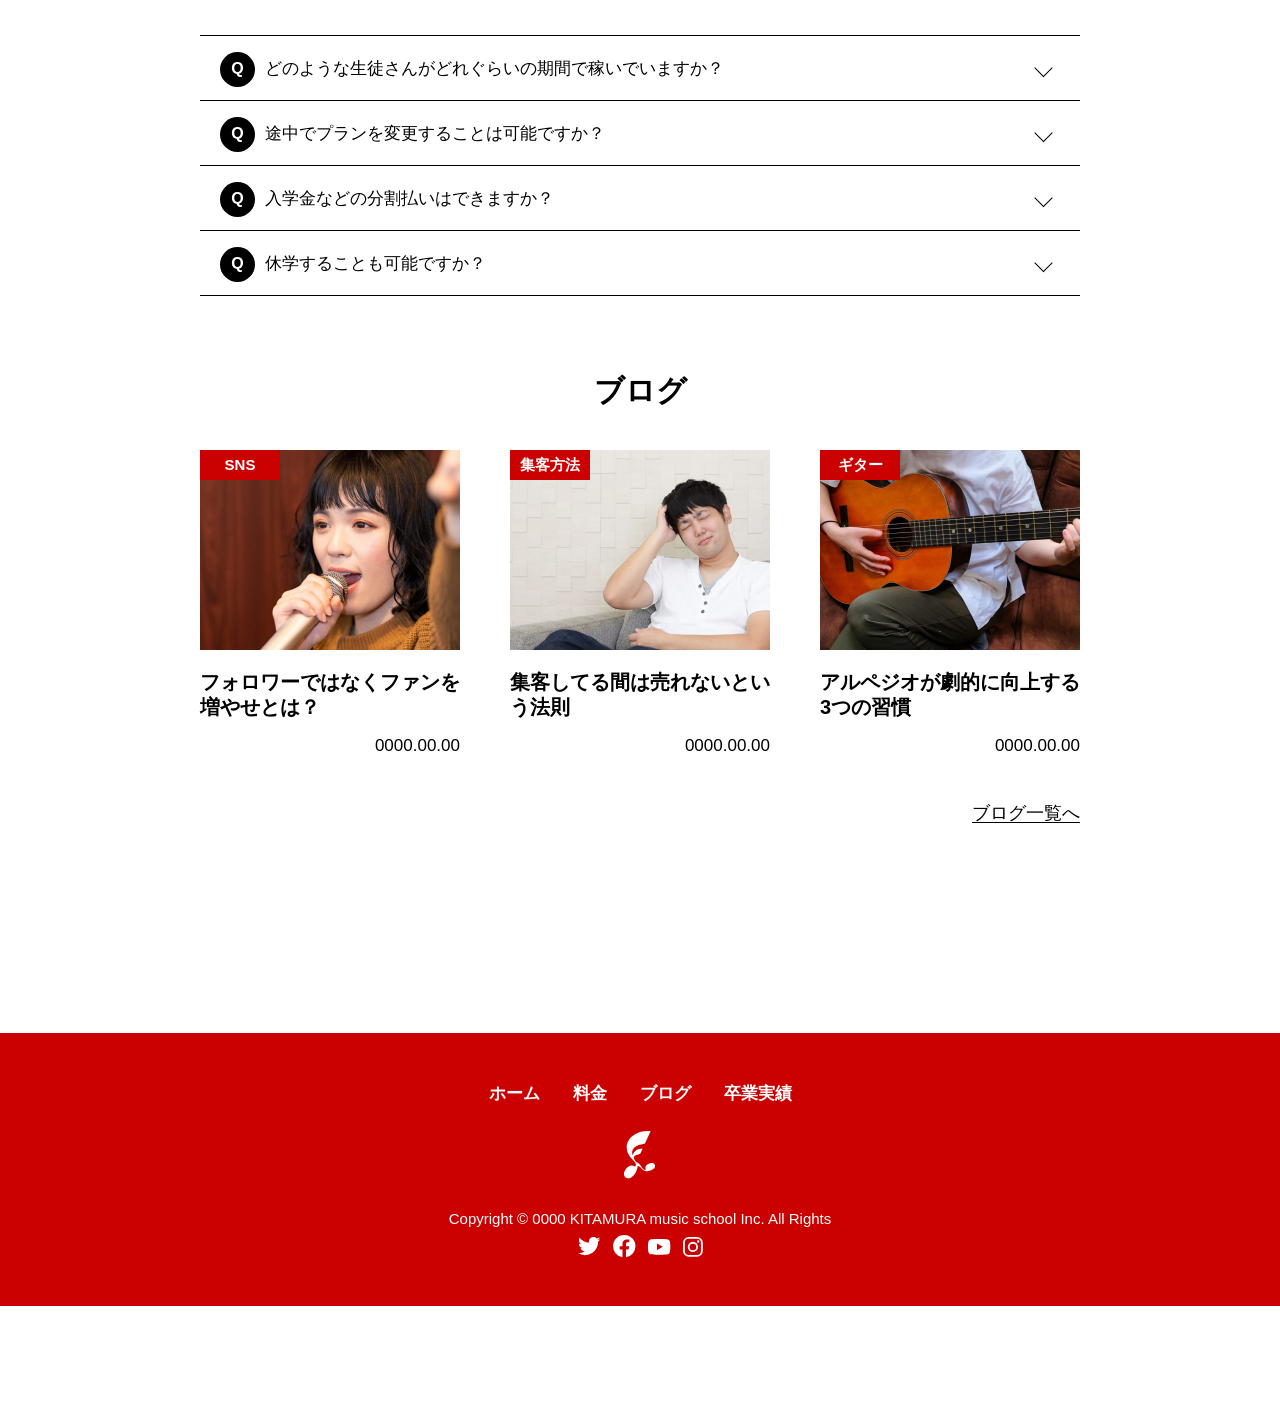
==== commit bdf13a04: "画像ファイル名の修正とページトップのホバー効果を追加" ====
--- a/index.html
+++ b/index.html
@@ -64,8 +64,8 @@
         <div class="p-top-fv">
           <div class="p-top-fv__image">
             <picture>
-              <source media="(min-width: 768px)" srcset="./img/top/FV-pc.jpg">
-              <img src="./img/top/FV-sp.jpg" alt="「音楽で生きる」を叶えるミュージックスクール">
+              <source media="(min-width: 768px)" srcset="./img/top/fv-pc.jpg">
+              <img src="./img/top/fv-sp.jpg" alt="「音楽で生きる」を叶えるミュージックスクール">
             </picture>
           </div>
           <div class="p-top-fv__textarea">
--- a/css/style.css
+++ b/css/style.css
@@ -937,6 +937,12 @@
   background: rgba(0, 0, 0, 0.5);
   border-radius: 50%;
   pointer-events: auto;
+  -webkit-transition: opacity 0.4s;
+  transition: opacity 0.4s;
+}
+.c-page-top:hover {
+  cursor: pointer;
+  opacity: 0.7;
 }
 @media (min-width: 768px) {
   .c-page-top {
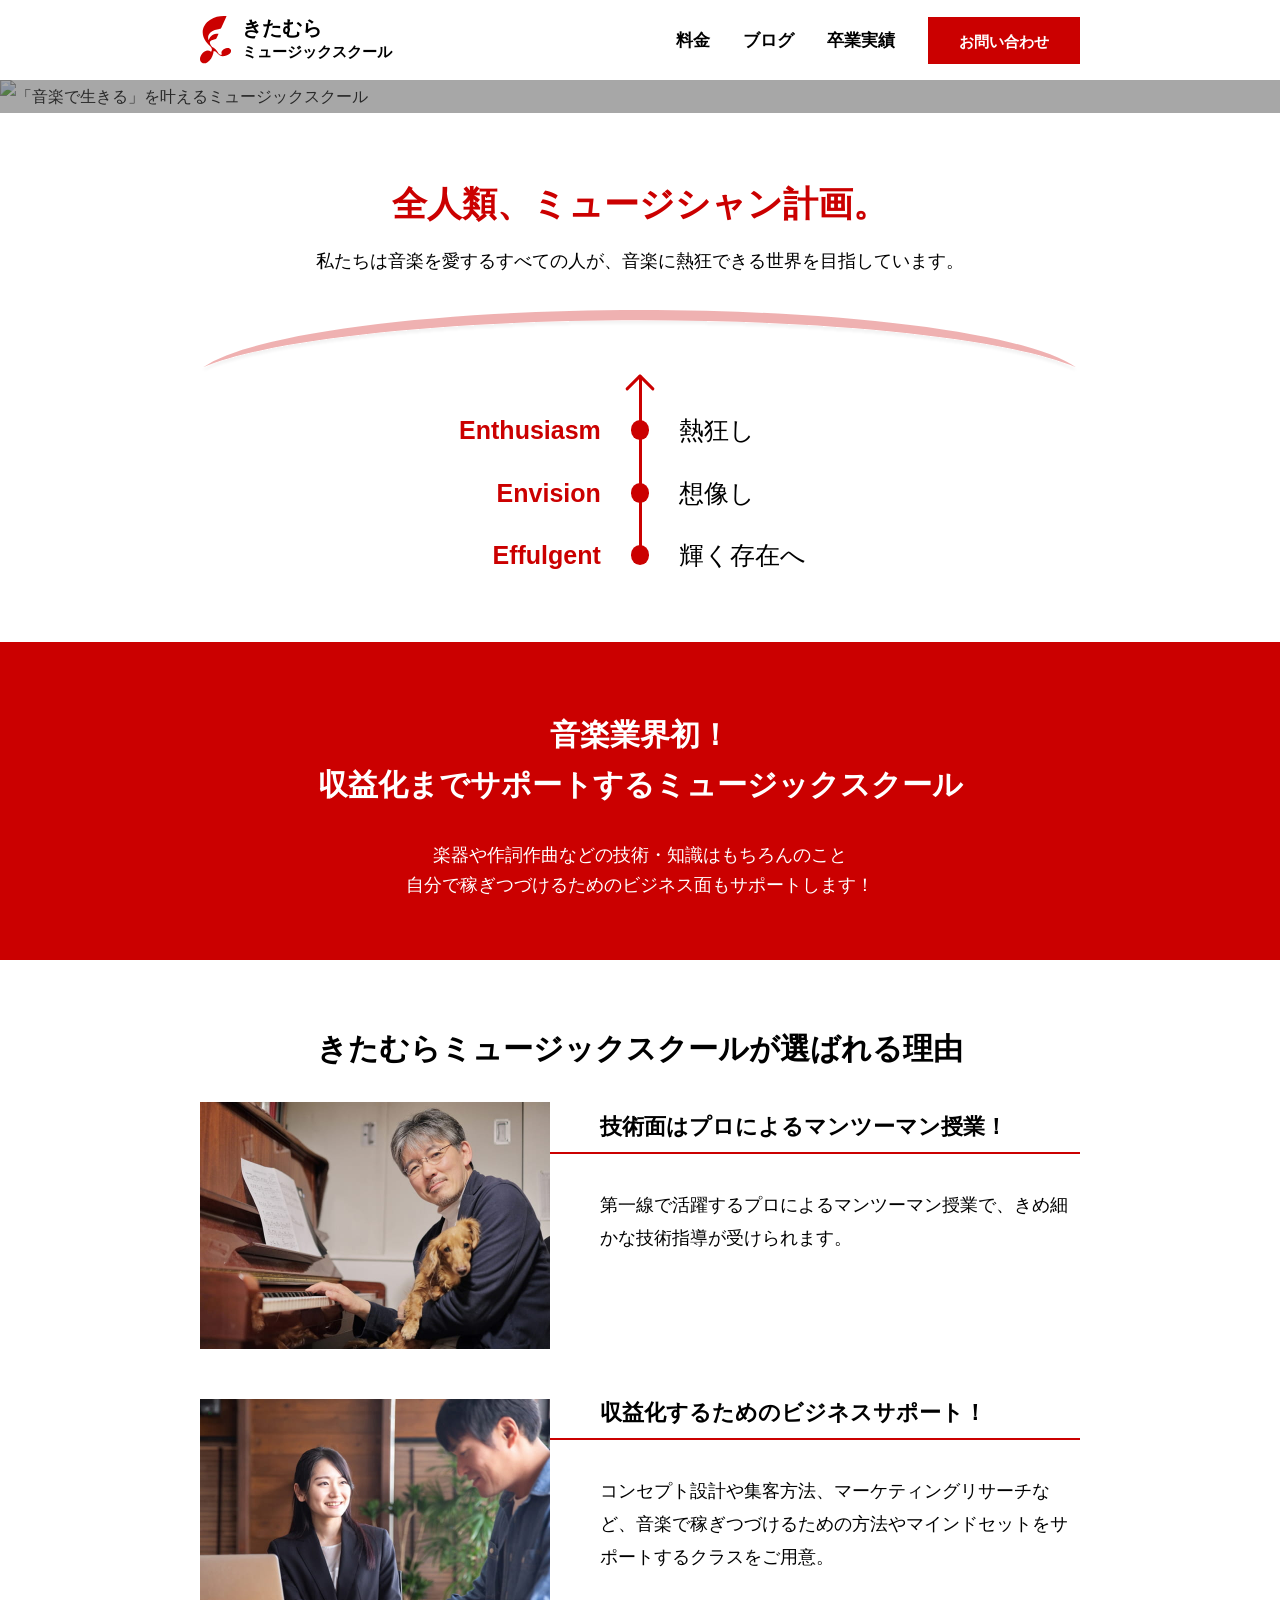
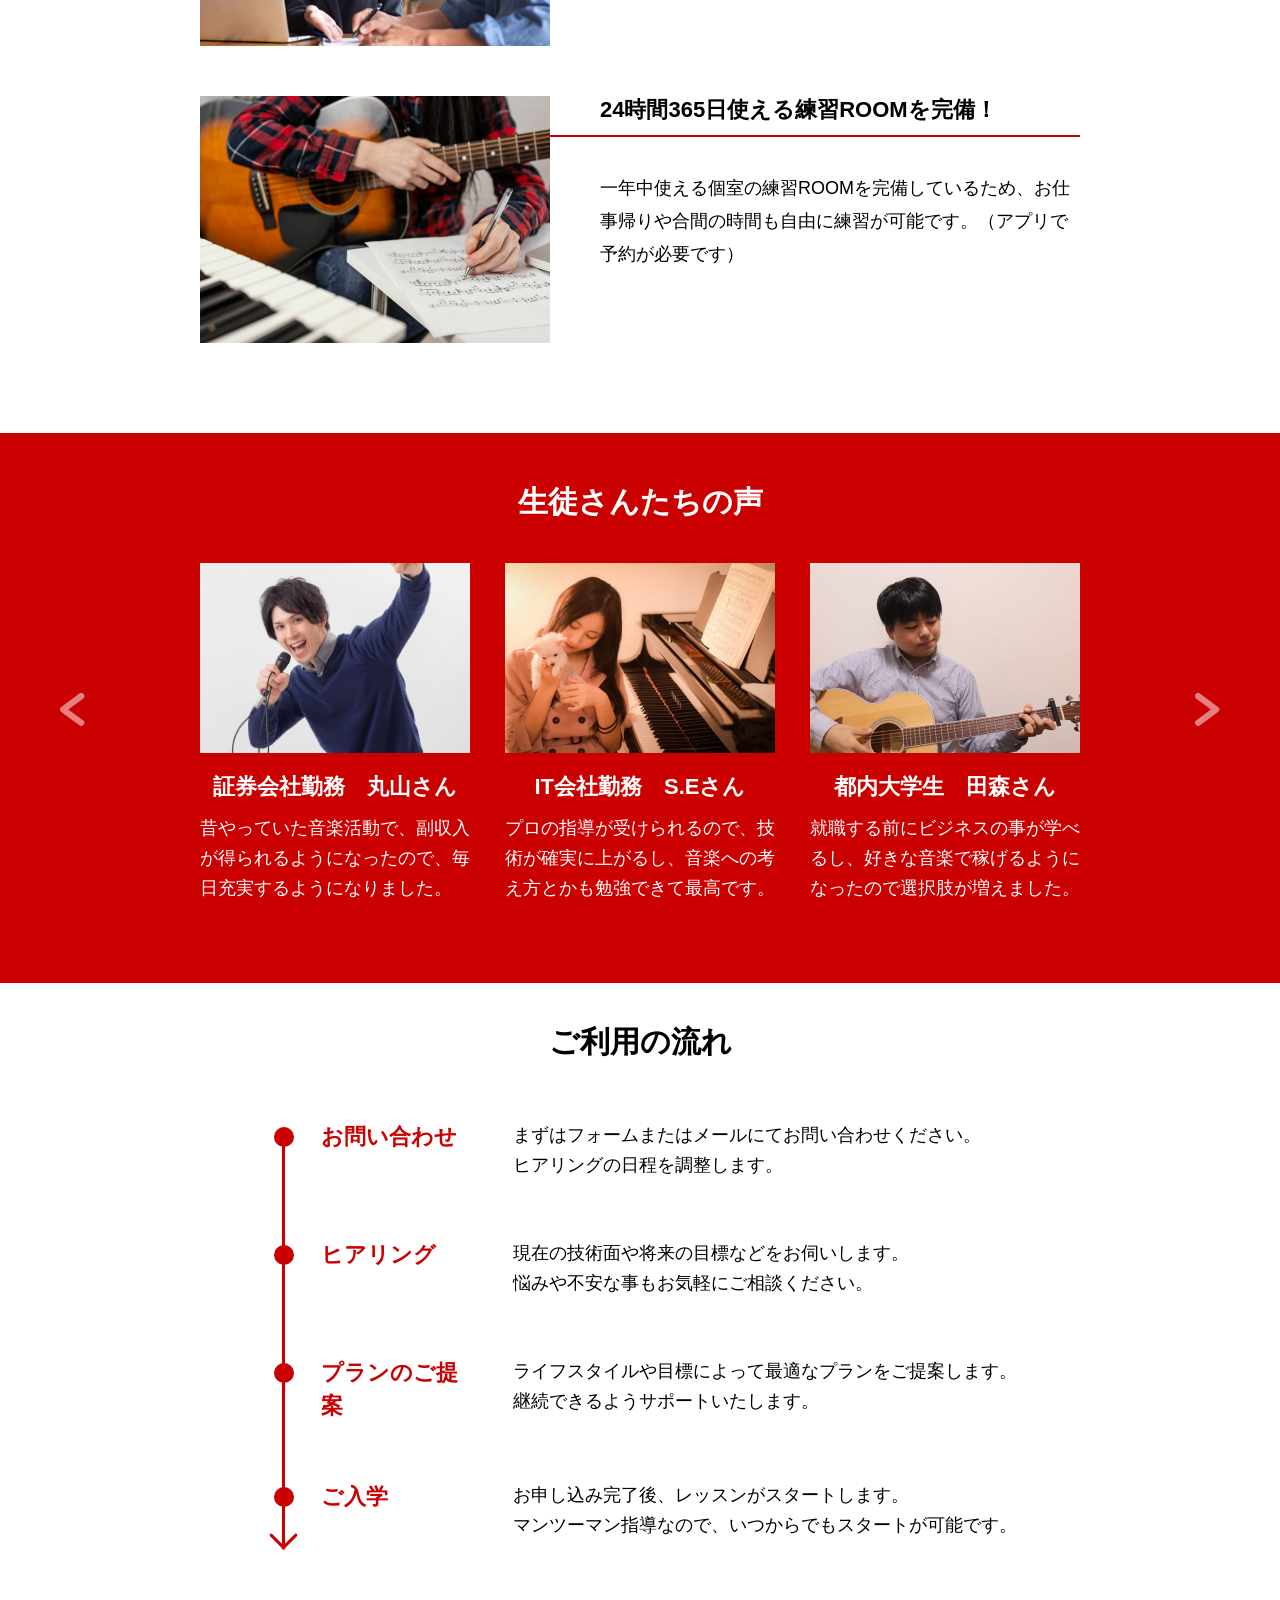
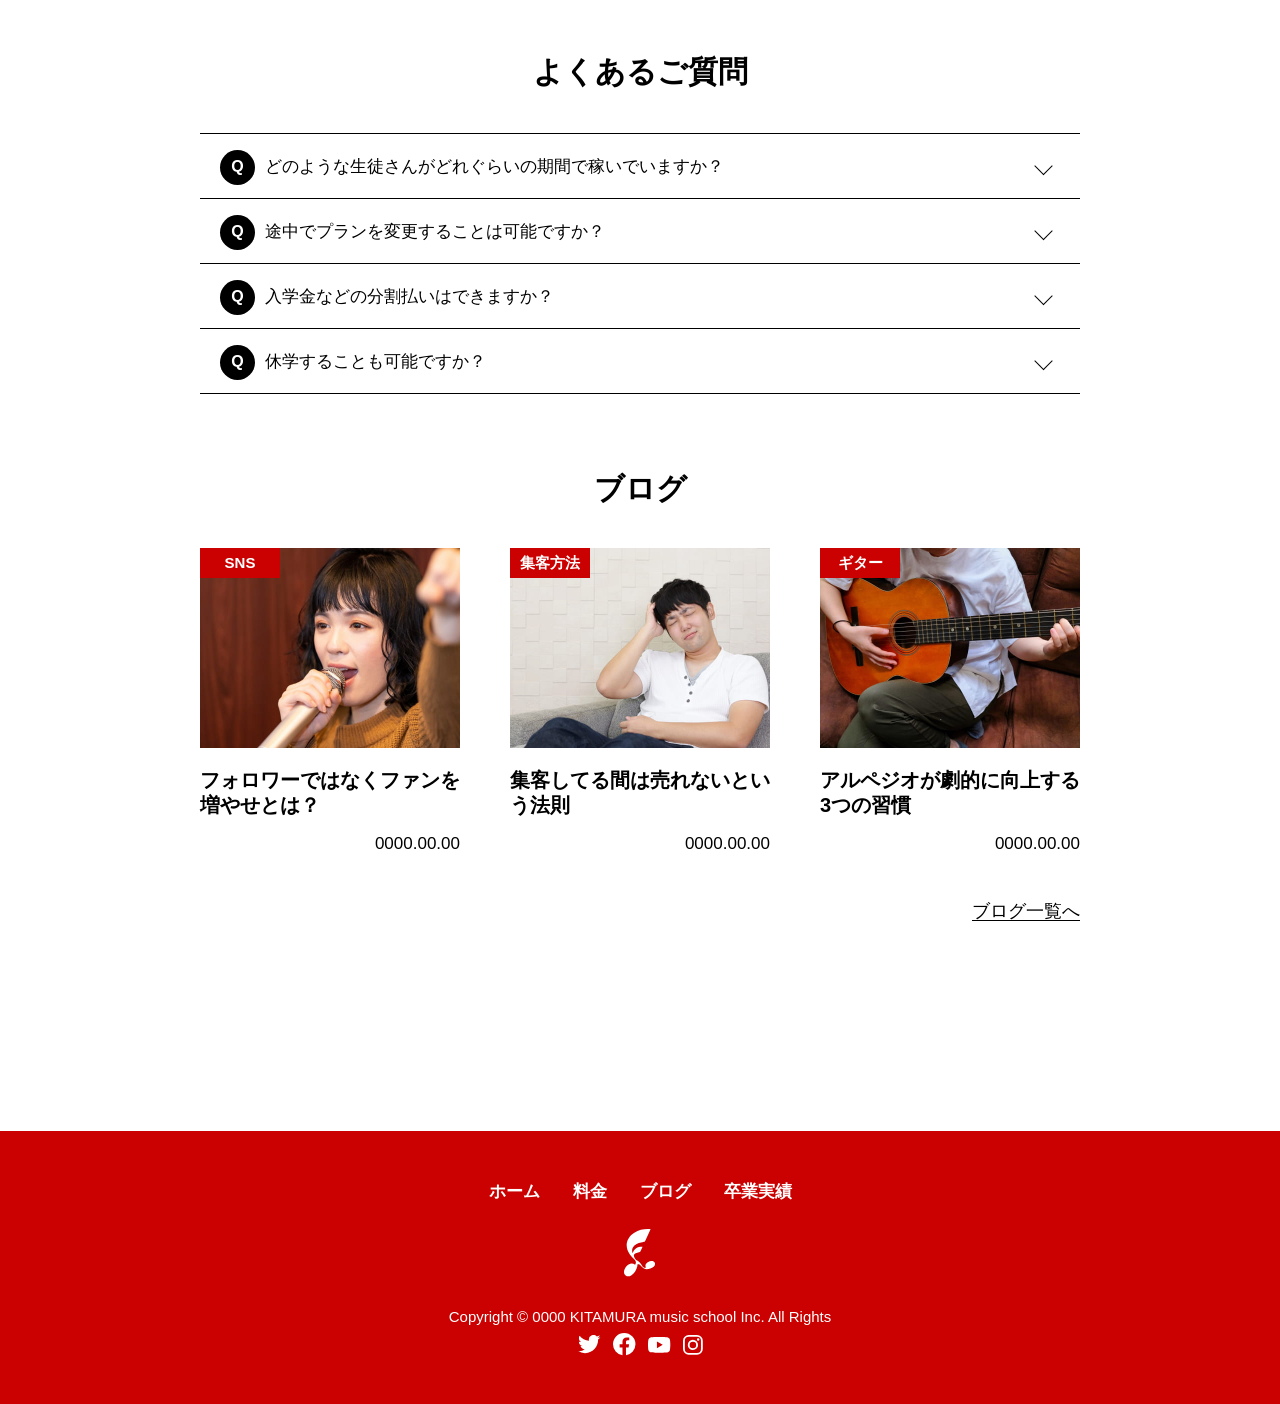
==== commit 2f78c532: "結果カードをリンクに変更し、ホバー時のカーソルをポインターに設定。スタイルを調整しました。" ====
--- a/index.html
+++ b/index.html
@@ -192,7 +192,7 @@
               <div class="swiper-wrapper">
 
                 <div class="swiper-slide">
-                  <div class="c-result-card">
+                  <a href="./html/result_details.html" class="c-result-card">
                     <div class="c-result-card__image">
                       <img src="./img/top/voice01-sp.png" alt="証券会社勤務　丸山さん">
                     </div>
@@ -200,11 +200,11 @@
                       <h3>証券会社勤務　丸山さん</h3>
                       <p>昔やっていた音楽活動で、副収入が得られるようになったので、毎日充実するようになりました。</p>
                     </div>
-                  </div>
+                  </a>
                 </div>
 
                 <div class="swiper-slide">
-                  <div class="c-result-card">
+                  <a href="./html/result_details.html" class="c-result-card">
                     <div class="c-result-card__image">
                       <img src="./img/top/voice02.jpg" alt="IT会社勤務　S.Eさん">
                     </div>
@@ -212,11 +212,11 @@
                       <h3>IT会社勤務　S.Eさん</h3>
                       <p>プロの指導が受けられるので、技術が確実に上がるし、音楽への考え方とかも勉強できて最高です。</p>
                     </div>
-                  </div>
+                  </a>
                 </div>
 
                 <div class="swiper-slide">
-                  <div class="c-result-card">
+                  <a href="./html/result_details.html" class="c-result-card">
                     <div class="c-result-card__image">
                       <img src="./img/top/voice03.jpg" alt="都内大学生　田森さん">
                     </div>
@@ -224,11 +224,11 @@
                       <h3>都内大学生　田森さん</h3>
                       <p>就職する前にビジネスの事が学べるし、好きな音楽で稼げるようになったので選択肢が増えました。</p>
                     </div>
-                  </div>
+                  </a>
                 </div>
 
                 <div class="swiper-slide">
-                  <div class="c-result-card">
+                  <a href="./html/result_details.html" class="c-result-card">
                     <div class="c-result-card__image">
                       <img src="./img/top/voice01-sp.png" alt="証券会社勤務　丸山さん">
                     </div>
@@ -236,11 +236,11 @@
                       <h3>証券会社勤務　丸山さん</h3>
                       <p>昔やっていた音楽活動で、副収入が得られるようになったので、毎日充実するようになりました。</p>
                     </div>
-                  </div>
+                  </a>
                 </div>
 
                 <div class="swiper-slide">
-                  <div class="c-result-card">
+                  <a href="./html/result_details.html" class="c-result-card">
                     <div class="c-result-card__image">
                       <img src="./img/top/voice02.jpg" alt="IT会社勤務　S.Eさん">
                     </div>
@@ -248,11 +248,11 @@
                       <h3>IT会社勤務　S.Eさん</h3>
                       <p>プロの指導が受けられるので、技術が確実に上がるし、音楽への考え方とかも勉強できて最高です。</p>
                     </div>
-                  </div>
+                  </a>
                 </div>
 
                 <div class="swiper-slide">
-                  <div class="c-result-card">
+                  <a href="./html/result_details.html" class="c-result-card">
                     <div class="c-result-card__image">
                       <img src="./img/top/voice03.jpg" alt="都内大学生　田森さん">
                     </div>
@@ -260,7 +260,7 @@
                       <h3>都内大学生　田森さん</h3>
                       <p>就職する前にビジネスの事が学べるし、好きな音楽で稼げるようになったので選択肢が増えました。</p>
                     </div>
-                  </div>
+                  </a>
                 </div>
 
               </div>
--- a/css/style.css
+++ b/css/style.css
@@ -694,6 +694,7 @@
   font-weight: 700;
   display: block;
   color: #FFF;
+  opacity: 1;
 }
 @media (min-width: 768px) {
   .c-nav--header .c-nav__item a {
@@ -701,6 +702,15 @@
     line-height: 1.9411764706;
     color: #000;
   }
+}
+.c-nav--header .c-nav__item--line a {
+  display: -webkit-box;
+  display: -ms-flexbox;
+  display: flex;
+  -webkit-box-align: center;
+      -ms-flex-align: center;
+          align-items: center;
+  height: 100%;
 }
 @media (min-width: 768px) {
   .c-nav--header .c-nav__item--line a {
@@ -984,6 +994,7 @@
 }
 
 .c-result-card {
+  display: block;
   margin-top: 10.4vw;
 }
 @media (min-width: 768px) {
@@ -1215,6 +1226,28 @@
     line-height: 2.0625;
   }
 }
+.c-breadcrumb__item a {
+  display: block;
+  height: 9.6vw;
+  line-height: 9.6vw;
+}
+@media (min-width: 768px) {
+  .c-breadcrumb__item a {
+    height: min(3.3333333333vw, 36px);
+    line-height: min(3.3333333333vw, 36px);
+  }
+}
+.c-breadcrumb__separator {
+  display: block;
+  height: 9.6vw;
+  line-height: 9.6vw;
+}
+@media (min-width: 768px) {
+  .c-breadcrumb__separator {
+    height: min(3.3333333333vw, 36px);
+    line-height: min(3.3333333333vw, 36px);
+  }
+}
 
 .c-floating {
   position: fixed;
@@ -1524,6 +1557,23 @@
   font-size: 4.2666666667vw;
   line-height: 1.75;
   font-weight: 700;
+  width: 100%;
+  height: 100%;
+  display: -webkit-box;
+  display: -ms-flexbox;
+  display: flex;
+  -webkit-box-pack: center;
+      -ms-flex-pack: center;
+          justify-content: center;
+  -webkit-box-align: center;
+      -ms-flex-align: center;
+          align-items: center;
+  -webkit-transition: background 0.4s, color 0.4s;
+  transition: background 0.4s, color 0.4s;
+}
+.c-pagination-item a:hover {
+  color: #FFF;
+  background: #000;
 }
 @media (min-width: 768px) {
   .c-pagination-item a {
@@ -2185,6 +2235,9 @@
      -moz-column-gap: 5.3333333333vw;
           column-gap: 5.3333333333vw;
 }
+.p-top-question__q:hover {
+  cursor: pointer;
+}
 @media (min-width: 768px) {
   .p-top-question__q {
     padding-block: min(1.4814814815vw, 16px) min(1.2037037037vw, 13px);
@@ -2222,6 +2275,9 @@
   padding-block: 4.5333333333vw 2.4vw;
   display: none;
   background: rgba(203, 0, 0, 0.1);
+}
+.p-top-question__a:hover {
+  cursor: pointer;
 }
 @media (min-width: 768px) {
   .p-top-question__a {
@@ -2347,9 +2403,6 @@
     padding-top: min(0.8333333333vw, 9px);
   }
 }
-.p-pricing-fv .c-breadcrumb__list {
-  padding-top: 0.8vw;
-}
 @media (min-width: 768px) {
   .p-pricing-fv .c-breadcrumb__list {
     padding-block: min(0.9259259259vw, 10px) min(0.6481481481vw, 7px);
@@ -2615,11 +2668,8 @@
   }
 }
 
-.p-blog-list__fv .c-breadcrumb {
-  padding-top: 0.8vw;
-}
-@media (min-width: 768px) {
-  .p-blog-list__fv .c-breadcrumb {
+@media (min-width: 768px) {
+  .p-blog-list__fv .c-breadcrumb__list {
     padding-block: min(0.9259259259vw, 10px) min(0.6481481481vw, 7px);
   }
 }
@@ -2707,9 +2757,6 @@
   .p-blog-details {
     padding: min(6.4814814815vw, 70px) min(1.8518518519vw, 20px) min(17.3148148148vw, 187px);
   }
-}
-.p-blog-details__fv .c-breadcrumb__list {
-  padding-top: 0.8vw;
 }
 @media (min-width: 768px) {
   .p-blog-details__fv .c-breadcrumb__list {
@@ -3346,9 +3393,6 @@
     padding-top: min(0.8333333333vw, 9px);
   }
 }
-.p-contact__fv .c-breadcrumb__list {
-  padding-top: 0.8vw;
-}
 @media (min-width: 768px) {
   .p-contact__fv .c-breadcrumb__list {
     padding-block: min(0.9259259259vw, 10px) min(0.6481481481vw, 7px);
@@ -3398,9 +3442,6 @@
     padding-top: min(0.8333333333vw, 9px);
   }
 }
-.p-send__fv .c-breadcrumb__list {
-  padding-top: 0.8vw;
-}
 @media (min-width: 768px) {
   .p-send__fv .c-breadcrumb__list {
     padding-block: min(0.9259259259vw, 10px) min(0.6481481481vw, 7px);
@@ -3482,9 +3523,6 @@
   .p-search {
     padding: min(6.1111111111vw, 66px) min(9.2592592593vw, 100px) min(19.4444444444vw, 210px);
   }
-}
-.p-search__fv .c-breadcrumb__list {
-  padding-top: 0.8vw;
 }
 @media (min-width: 768px) {
   .p-search__fv .c-breadcrumb__list {
@@ -3686,9 +3724,6 @@
   .p-result-details {
     padding: min(6.4814814815vw, 70px) min(9.2592592593vw, 100px) min(14.537037037vw, 157px);
   }
-}
-.p-result-details__fv .c-breadcrumb__list {
-  padding-block: 2.4vw 0.5333333333vw;
 }
 @media (min-width: 768px) {
   .p-result-details__fv .c-breadcrumb__list {
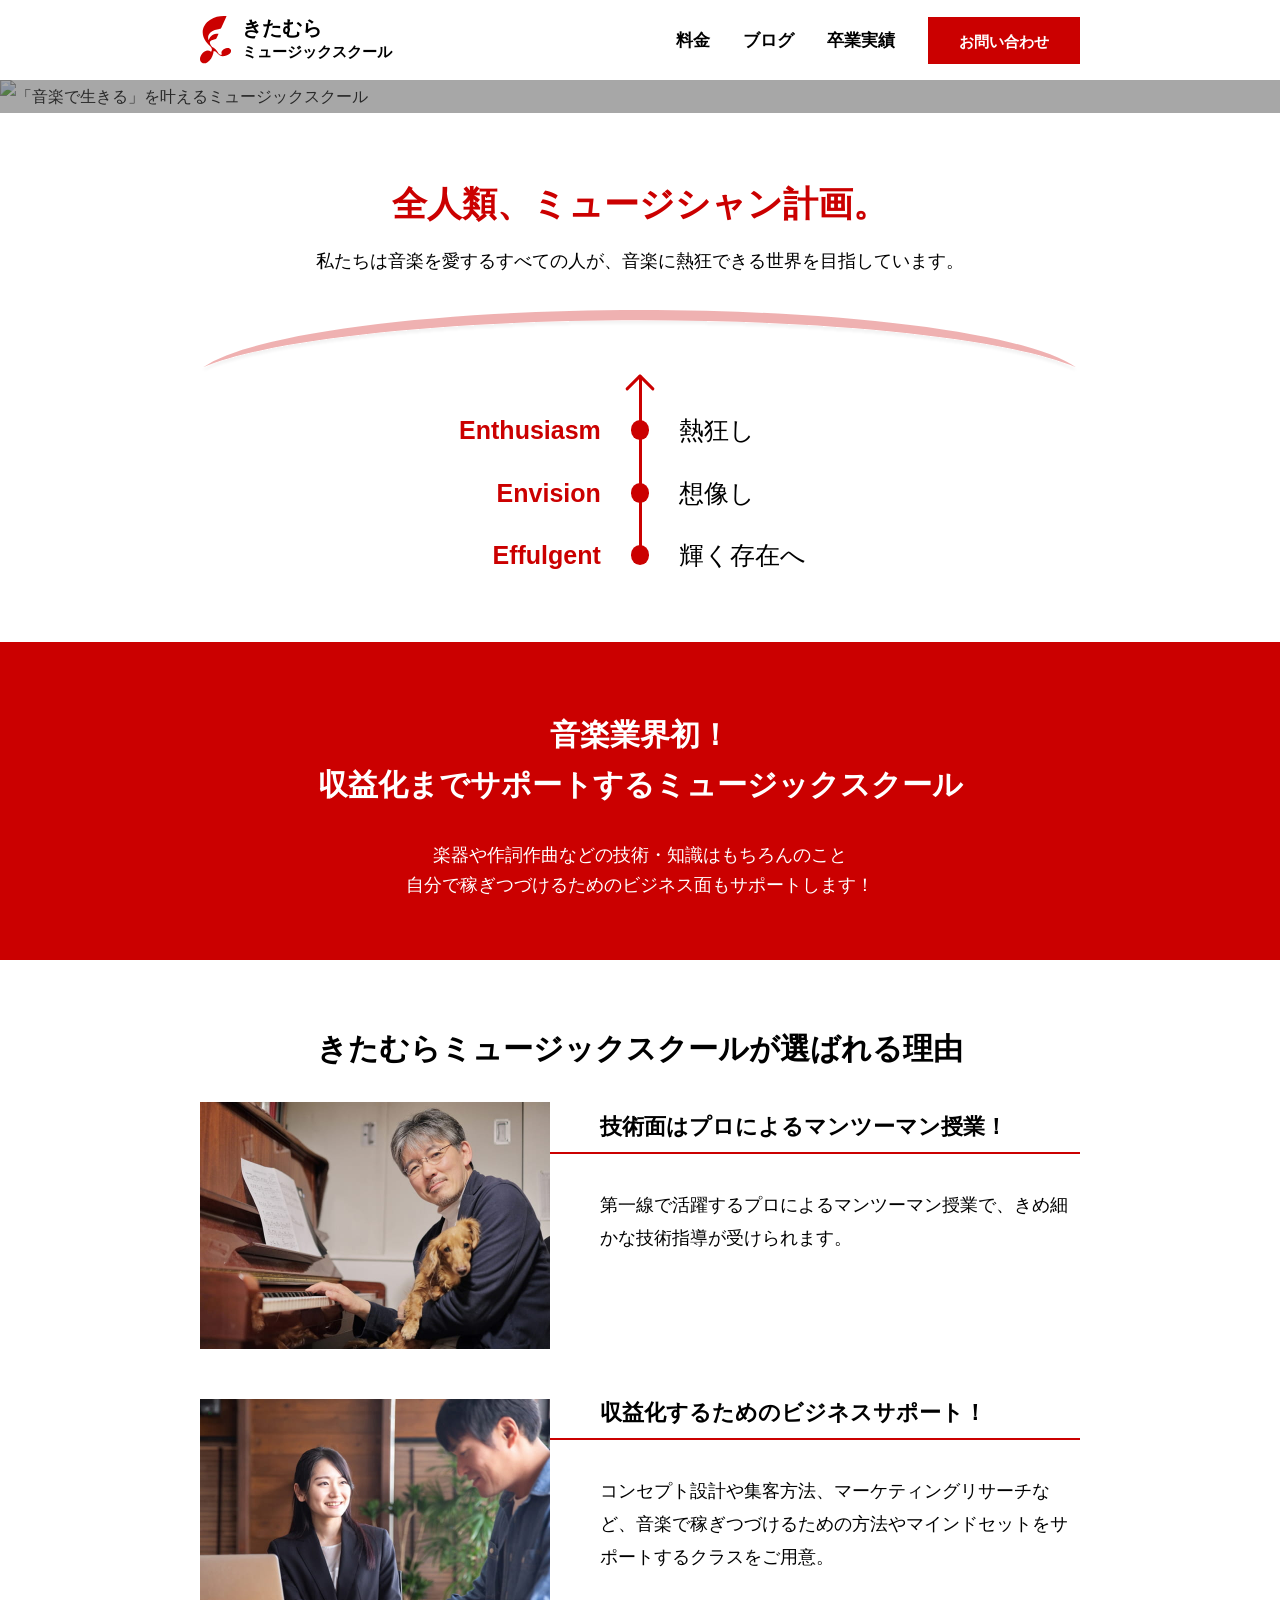
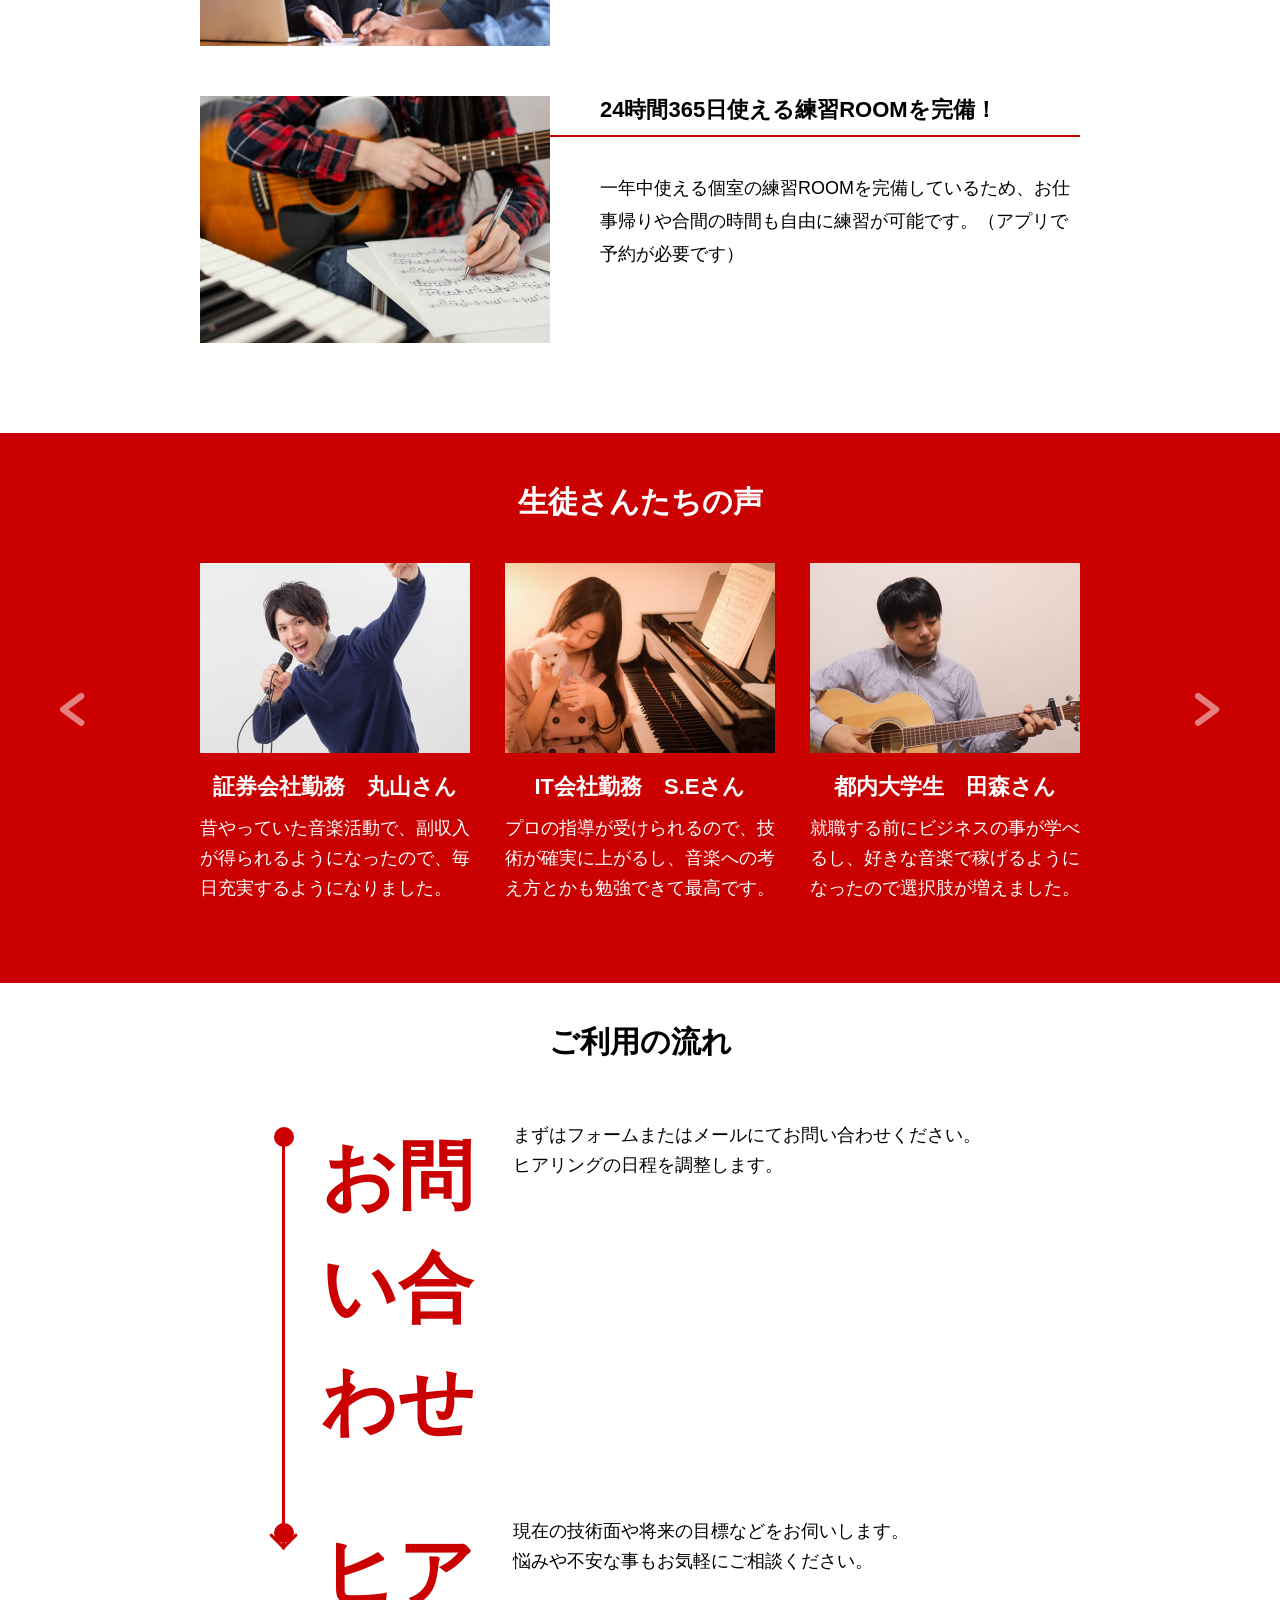
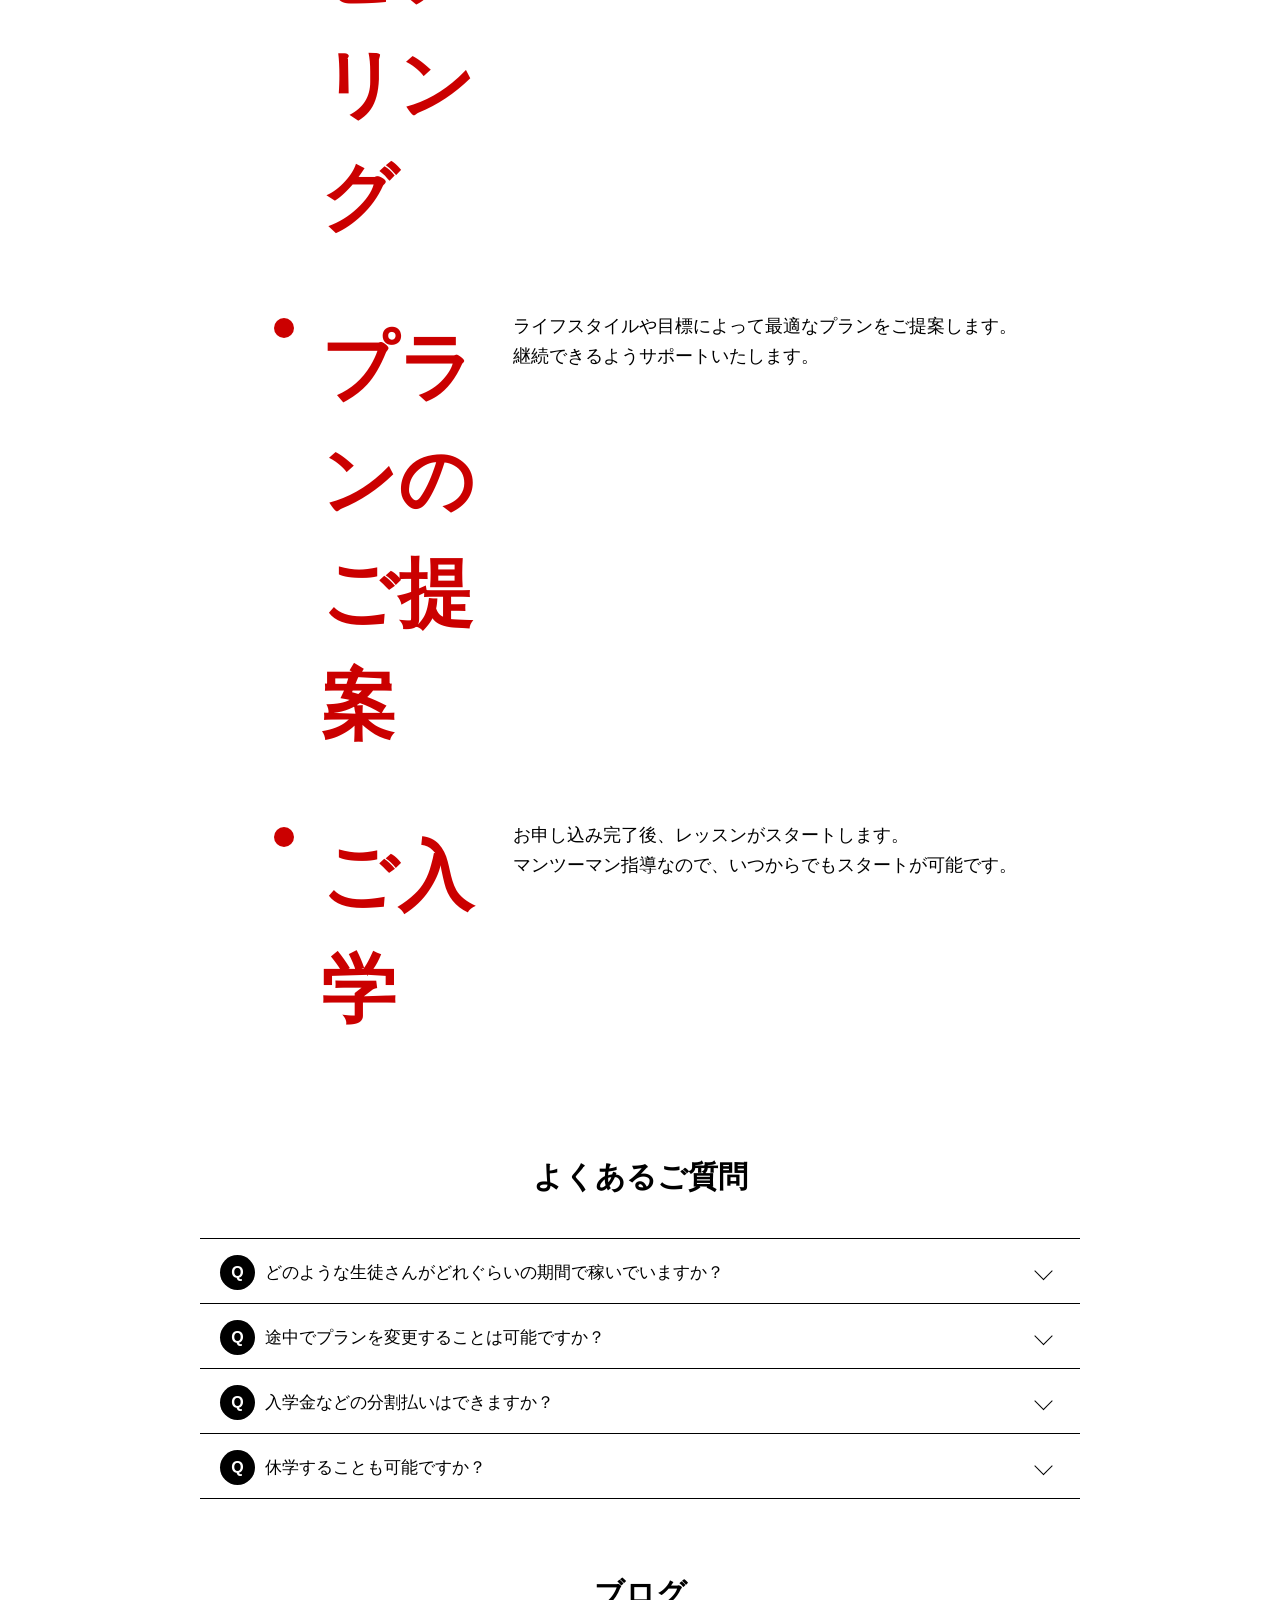
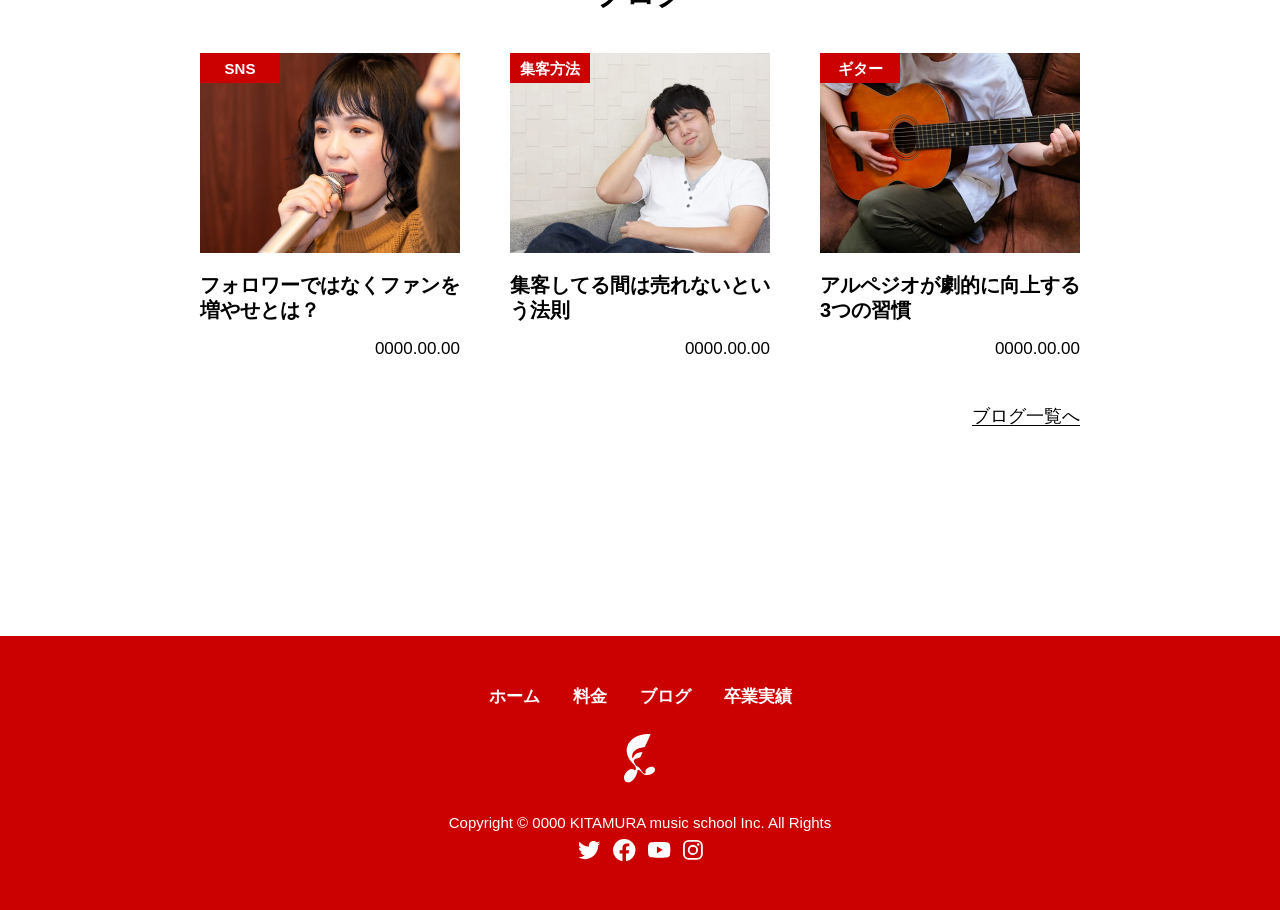
==== commit 22326e79: "スタイルを調整し、パンくずリストのアイテムをフレックスボックスで表示。画像のソースを変更し、各ページのレイアウトを改善しました。" ====
--- a/index.html
+++ b/index.html
@@ -194,7 +194,7 @@
                 <div class="swiper-slide">
                   <a href="./html/result_details.html" class="c-result-card">
                     <div class="c-result-card__image">
-                      <img src="./img/top/voice01-sp.png" alt="証券会社勤務　丸山さん">
+                      <img src="./img/top/voice01.jpg" alt="証券会社勤務　丸山さん">
                     </div>
                     <div class="c-result-card__textarea">
                       <h3>証券会社勤務　丸山さん</h3>
@@ -230,7 +230,7 @@
                 <div class="swiper-slide">
                   <a href="./html/result_details.html" class="c-result-card">
                     <div class="c-result-card__image">
-                      <img src="./img/top/voice01-sp.png" alt="証券会社勤務　丸山さん">
+                      <img src="./img/top/voice01.jpg" alt="証券会社勤務　丸山さん">
                     </div>
                     <div class="c-result-card__textarea">
                       <h3>証券会社勤務　丸山さん</h3>
@@ -393,7 +393,7 @@
             </div>
             <ul class="p-top-blog__list">
               <li class="p-top-blog__item">
-                <a class="c-card" href="#">
+                <a class="c-card" href="./html/blog_details.html">
                   <div class="c-card__image">
                     <picture>
                       <source media="(min-width: 768px)" srcset="./img/top/blog03-pc.jpg">
@@ -410,7 +410,7 @@
                 </a>
               </li>
               <li class="p-top-blog__item">
-                <a class="c-card" href="#">
+                <a class="c-card" href="./html/blog_details.html">
                   <div class="c-card__image">
                     <picture>
                       <source media="(min-width: 768px)" srcset="./img/top/blog02-pc.jpg">
@@ -427,7 +427,7 @@
                 </a>
               </li>
               <li class="p-top-blog__item">
-                <a class="c-card" href="#">
+                <a class="c-card" href="./html/blog_details.html">
                   <div class="c-card__image">
                     <picture>
                       <source media="(min-width: 768px)" srcset="./img/top/blog01-pc.jpg">
--- a/css/style.css
+++ b/css/style.css
@@ -721,7 +721,7 @@
     content: "";
     width: 100%;
     height: 0.1rem;
-    bottom: 0;
+    bottom: 2.5rem;
     left: 0;
     background: #000;
     -webkit-transform: scaleX(0);
@@ -1210,6 +1210,9 @@
   display: -webkit-box;
   display: -ms-flexbox;
   display: flex;
+  -webkit-box-align: center;
+      -ms-flex-align: center;
+          align-items: center;
   -ms-flex-wrap: wrap;
       flex-wrap: wrap;
   -webkit-column-gap: 1.9rem;
@@ -1226,26 +1229,43 @@
     line-height: 2.0625;
   }
 }
+.c-breadcrumb__item, .c-breadcrumb__separator {
+  display: -webkit-box;
+  display: -ms-flexbox;
+  display: flex;
+  -webkit-box-align: center;
+      -ms-flex-align: center;
+          align-items: center;
+  height: 9.6vw;
+  line-height: 2.0625;
+}
+@media (min-width: 768px) {
+  .c-breadcrumb__item, .c-breadcrumb__separator {
+    height: min(4.6296296296vw, 50px);
+  }
+}
 .c-breadcrumb__item a {
-  display: block;
-  height: 9.6vw;
-  line-height: 9.6vw;
-}
-@media (min-width: 768px) {
-  .c-breadcrumb__item a {
-    height: min(3.3333333333vw, 36px);
-    line-height: min(3.3333333333vw, 36px);
-  }
-}
-.c-breadcrumb__separator {
-  display: block;
-  height: 9.6vw;
-  line-height: 9.6vw;
-}
-@media (min-width: 768px) {
-  .c-breadcrumb__separator {
-    height: min(3.3333333333vw, 36px);
-    line-height: min(3.3333333333vw, 36px);
+  display: -webkit-box;
+  display: -ms-flexbox;
+  display: flex;
+  -webkit-box-align: center;
+      -ms-flex-align: center;
+          align-items: center;
+  height: 100%;
+}
+.c-breadcrumb__item--current {
+  display: -webkit-box;
+  display: -ms-flexbox;
+  display: flex;
+  -webkit-box-align: center;
+      -ms-flex-align: center;
+          align-items: center;
+  height: 8.8vw;
+  line-height: 2.0625;
+}
+@media (min-width: 768px) {
+  .c-breadcrumb__item--current {
+    height: min(3.0555555556vw, 33px);
   }
 }
 
@@ -2105,8 +2125,6 @@
 }
 @media (min-width: 768px) {
   .p-top-flow__item h3 {
-    font-size: min(2.037037037vw, 22px);
-    line-height: 1.5;
     width: min(14.2592592593vw, 154px);
   }
 }
@@ -2403,10 +2421,10 @@
     padding-top: min(0.8333333333vw, 9px);
   }
 }
-@media (min-width: 768px) {
-  .p-pricing-fv .c-breadcrumb__list {
-    padding-block: min(0.9259259259vw, 10px) min(0.6481481481vw, 7px);
-  }
+.p-pricing-fv .c-breadcrumb__list__item a {
+  display: -webkit-box;
+  display: -ms-flexbox;
+  display: flex;
 }
 
 .p-pricing {
@@ -2668,10 +2686,10 @@
   }
 }
 
-@media (min-width: 768px) {
-  .p-blog-list__fv .c-breadcrumb__list {
-    padding-block: min(0.9259259259vw, 10px) min(0.6481481481vw, 7px);
-  }
+.p-blog-list__fv .c-breadcrumb__item a {
+  display: -webkit-box;
+  display: -ms-flexbox;
+  display: flex;
 }
 
 .p-blog-list {
@@ -2758,10 +2776,10 @@
     padding: min(6.4814814815vw, 70px) min(1.8518518519vw, 20px) min(17.3148148148vw, 187px);
   }
 }
-@media (min-width: 768px) {
-  .p-blog-details__fv .c-breadcrumb__list {
-    padding-block: min(0.9259259259vw, 10px) min(0.6481481481vw, 7px);
-  }
+.p-blog-details__fv .c-breadcrumb__item a {
+  display: -webkit-box;
+  display: -ms-flexbox;
+  display: flex;
 }
 .p-blog-details__fv .c-breadcrumb__item, .p-blog-details__fv .c-breadcrumb__separator {
   line-height: 1.75;
@@ -2769,6 +2787,14 @@
 @media (min-width: 768px) {
   .p-blog-details__fv .c-breadcrumb__item, .p-blog-details__fv .c-breadcrumb__separator {
     line-height: 2.0625;
+  }
+}
+.p-blog-details__fv .c-breadcrumb__item--current {
+  margin-top: -2.6666666667vw;
+}
+@media (min-width: 768px) {
+  .p-blog-details__fv .c-breadcrumb__item--current {
+    margin-top: 0;
   }
 }
 @media (min-width: 768px) {
@@ -3393,10 +3419,10 @@
     padding-top: min(0.8333333333vw, 9px);
   }
 }
-@media (min-width: 768px) {
-  .p-contact__fv .c-breadcrumb__list {
-    padding-block: min(0.9259259259vw, 10px) min(0.6481481481vw, 7px);
-  }
+.p-contact__fv .c-breadcrumb__list__item a {
+  display: -webkit-box;
+  display: -ms-flexbox;
+  display: flex;
 }
 .p-contact {
   padding: 12.5333333333vw 5.3333333333vw 28.8vw;
@@ -3442,10 +3468,10 @@
     padding-top: min(0.8333333333vw, 9px);
   }
 }
-@media (min-width: 768px) {
-  .p-send__fv .c-breadcrumb__list {
-    padding-block: min(0.9259259259vw, 10px) min(0.6481481481vw, 7px);
-  }
+.p-send__fv .c-breadcrumb__list__item a {
+  display: -webkit-box;
+  display: -ms-flexbox;
+  display: flex;
 }
 .p-send__text {
   font-size: 4.2666666667vw;
@@ -3524,17 +3550,17 @@
     padding: min(6.1111111111vw, 66px) min(9.2592592593vw, 100px) min(19.4444444444vw, 210px);
   }
 }
-@media (min-width: 768px) {
-  .p-search__fv .c-breadcrumb__list {
-    padding-block: min(0.9259259259vw, 10px) min(0.6481481481vw, 7px);
-  }
+.p-search__fv .c-breadcrumb__item a {
+  display: -webkit-box;
+  display: -ms-flexbox;
+  display: flex;
 }
 .p-search__list {
-  margin-top: 10.6666666667vw;
+  margin-top: 11.2vw;
 }
 @media (min-width: 768px) {
   .p-search__list {
-    margin-top: min(3.8888888889vw, 42px);
+    margin-top: min(3.7037037037vw, 40px);
   }
 }
 .p-search__item:not(:first-of-type) {
@@ -3651,10 +3677,10 @@
     line-height: 1.52;
   }
 }
-@media (min-width: 768px) {
-  .p-result-list__fv .c-breadcrumb__list {
-    padding-block: min(0.7407407407vw, 8px) min(0.8333333333vw, 9px);
-  }
+.p-result-list__fv .c-breadcrumb__item a {
+  display: -webkit-box;
+  display: -ms-flexbox;
+  display: flex;
 }
 .p-result-list__title {
   font-size: 6.6666666667vw;
@@ -3727,25 +3753,47 @@
 }
 @media (min-width: 768px) {
   .p-result-details__fv .c-breadcrumb__list {
-    padding-block: min(0.9259259259vw, 10px) min(0.6481481481vw, 7px);
     -webkit-column-gap: min(1.6666666667vw, 18px);
        -moz-column-gap: min(1.6666666667vw, 18px);
             column-gap: min(1.6666666667vw, 18px);
   }
 }
 .p-result-details__fv .c-breadcrumb__item, .p-result-details__fv .c-breadcrumb__separator {
-  line-height: 1.375;
+  display: -webkit-box;
+  display: -ms-flexbox;
+  display: flex;
+  -webkit-box-align: center;
+      -ms-flex-align: center;
+          align-items: center;
+  height: 8.8vw;
+  line-height: 2.0625;
 }
 @media (min-width: 768px) {
   .p-result-details__fv .c-breadcrumb__item, .p-result-details__fv .c-breadcrumb__separator {
+    height: min(3.0555555556vw, 33px);
     line-height: 2.0625;
   }
 }
+.p-result-details__fv .c-breadcrumb__item a {
+  display: -webkit-box;
+  display: -ms-flexbox;
+  display: flex;
+}
 .p-result-details__fv .c-breadcrumb__item--current {
+  margin-top: -1.6vw;
+  height: 13.3333333333vw;
   line-height: 1.25;
 }
 @media (min-width: 768px) {
   .p-result-details__fv .c-breadcrumb__item--current {
+    display: -webkit-box;
+    display: -ms-flexbox;
+    display: flex;
+    -webkit-box-align: center;
+        -ms-flex-align: center;
+            align-items: center;
+    margin-top: 0;
+    height: min(4.6296296296vw, 50px);
     line-height: 2.0625;
   }
 }
